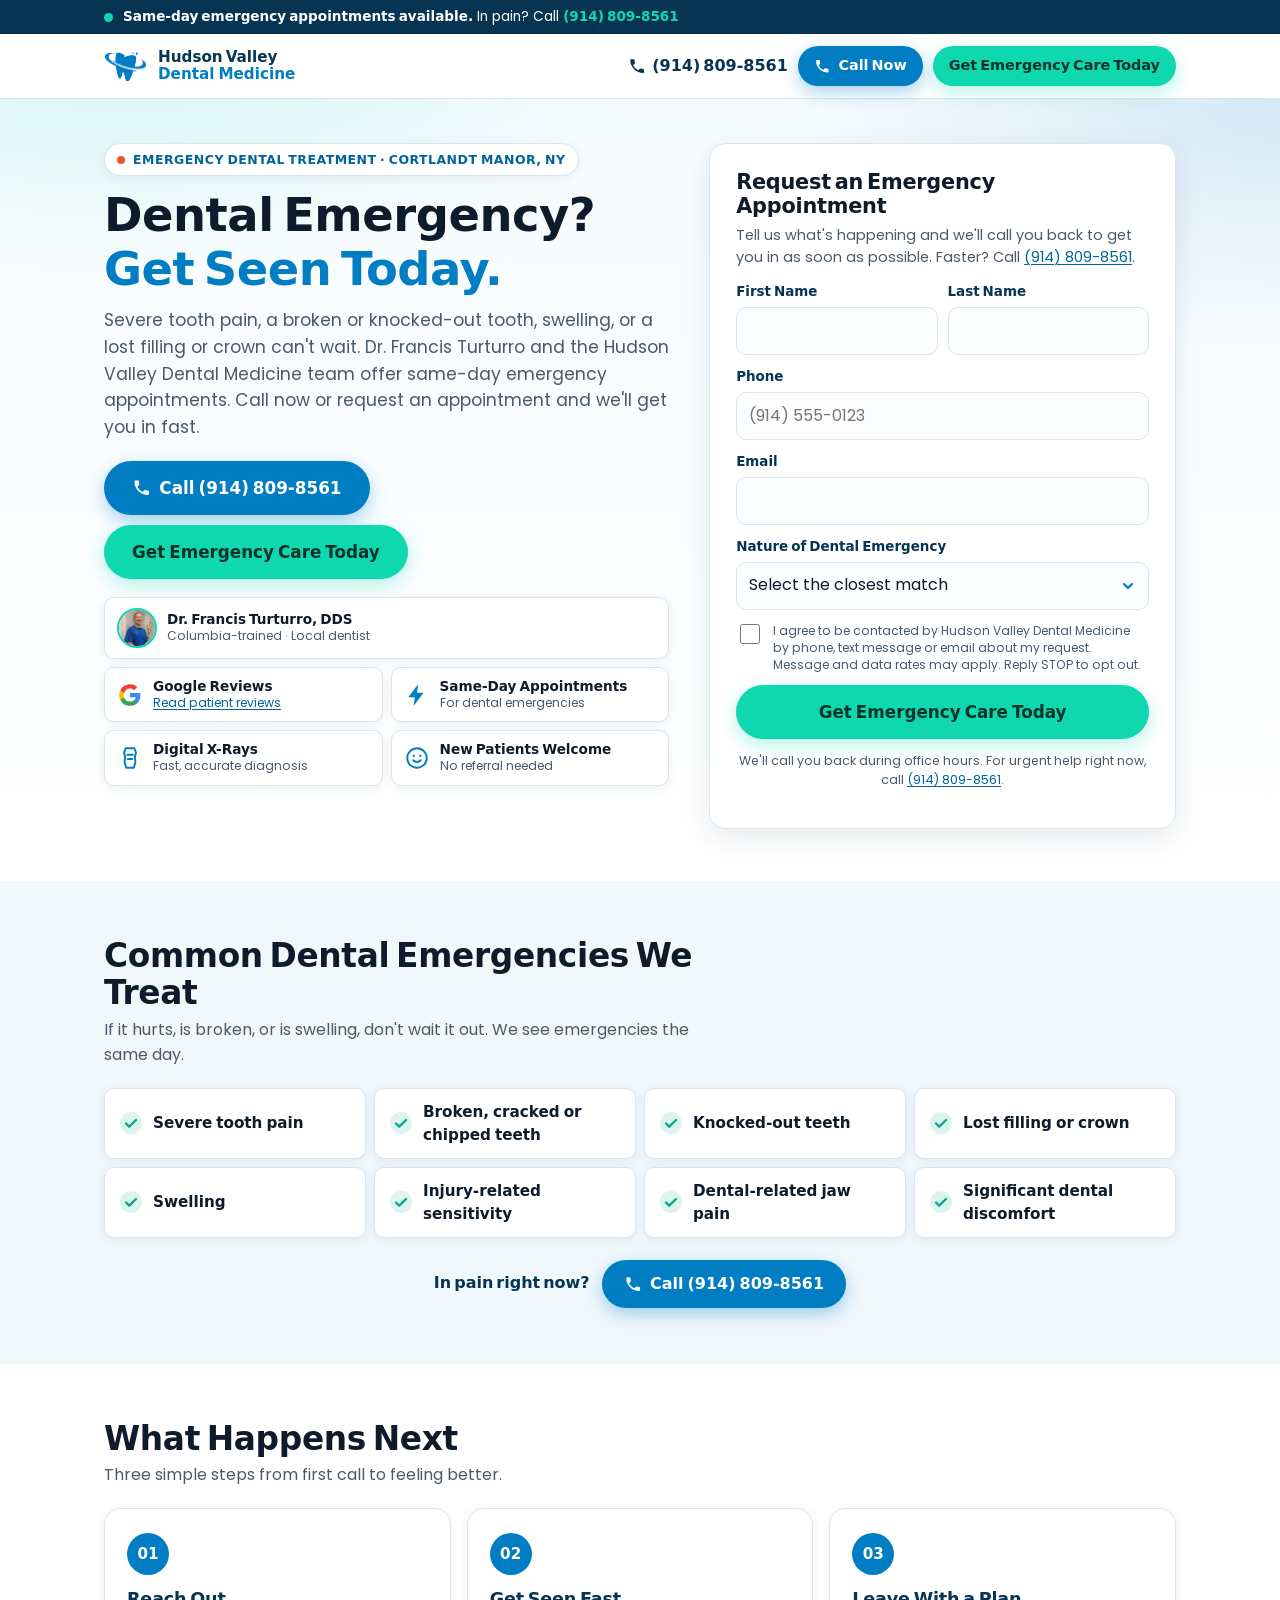
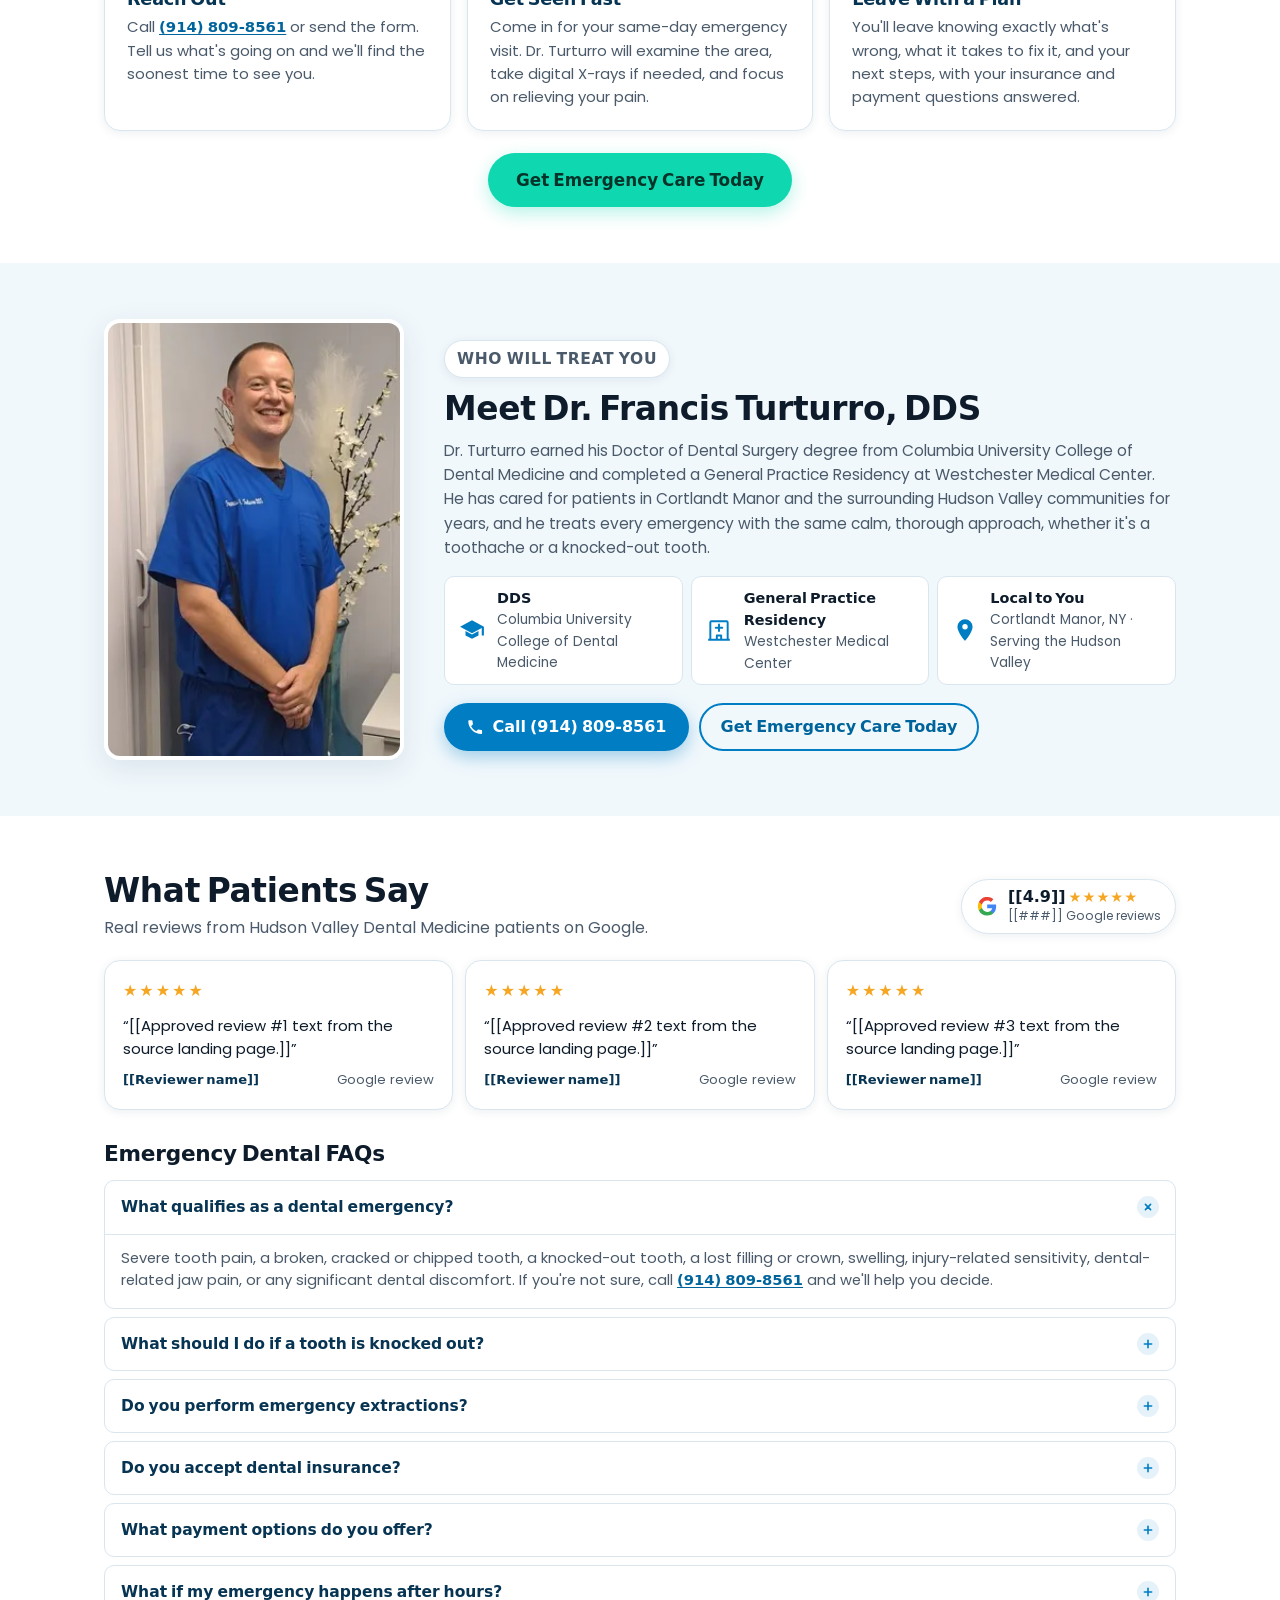
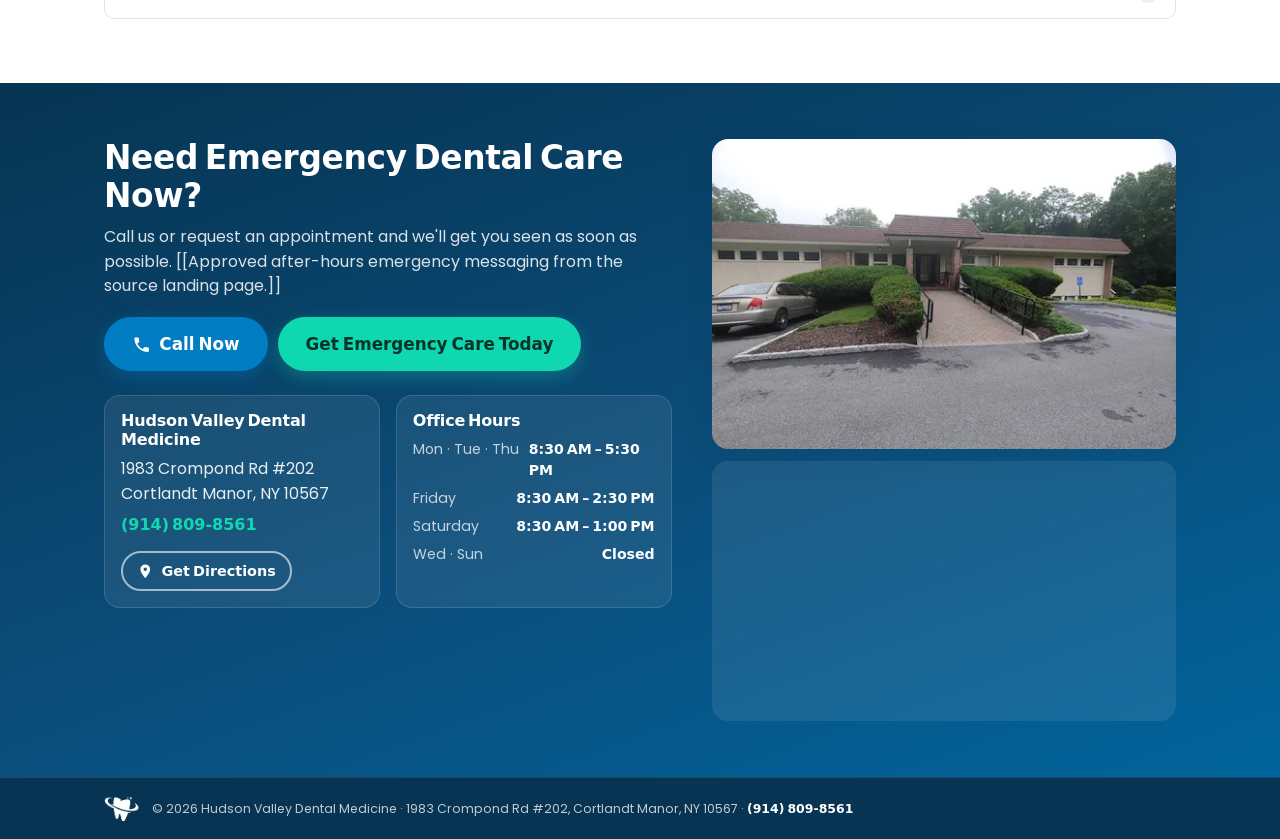
==== index.html @ edda9f90 "Build emergency dental PPC landing page for Hudson Valley Dental Medicine Compact 7-section static l" ====
<!doctype html>
<html lang="en">
<head>
  <meta charset="utf-8">
  <meta name="viewport" content="width=device-width, initial-scale=1, viewport-fit=cover">
  <title>Emergency Dentist in Cortlandt Manor, NY | Hudson Valley Dental Medicine</title>
  <meta name="description" content="Same-day emergency dental care in Cortlandt Manor, NY with Dr. Francis Turturro, DDS. Tooth pain, broken teeth, swelling or a knocked-out tooth? Call (914) 809-8561.">
  <meta name="robots" content="noindex, nofollow">
  <meta name="theme-color" content="#007dc3">
  <link rel="icon" href="assets/img/favicon-32.png" sizes="32x32" type="image/png">
  <link rel="apple-touch-icon" href="assets/img/apple-touch-icon.png">
  <link rel="canonical" href="https://smilehub.hudsonvalleydentalmedicine.com/emergency-treatment">

  <!-- Self-hosted brand font (Poppins) – preload only the weight used above the fold -->
  <link rel="preload" href="assets/fonts/poppins-700.woff2" as="font" type="font/woff2" crossorigin>
  <link rel="preload" href="assets/fonts/poppins-400.woff2" as="font" type="font/woff2" crossorigin>
  <link rel="stylesheet" href="css/styles.css">

  <!-- ==========================================================================
       TRACKING (slot) – no tracking code existed in this repository.
       Paste the practice's existing Google Tag Manager container here so
       Google Ads conversions, GA4, Meta Pixel and call tracking keep working.
       The page pushes these dataLayer events for GTM triggers:
         phone_click   { link_location }   – any tel: link
         form_start    { form_id }         – first interaction with the form
         form_submit   { form_id }         – successful submission
         cta_click     { cta_text }        – appointment CTAs
       ========================================================================== -->
  <script>window.dataLayer = window.dataLayer || [];</script>
  <!--
  <script>(function(w,d,s,l,i){w[l]=w[l]||[];w[l].push({'gtm.start':new Date().getTime(),event:'gtm.js'});var f=d.getElementsByTagName(s)[0],j=d.createElement(s),dl=l!='dataLayer'?'&l='+l:'';j.async=true;j.src='https://www.googletagmanager.com/gtm.js?id='+i+dl;f.parentNode.insertBefore(j,f);})(window,document,'script','dataLayer','GTM-XXXXXXX');</script>
  -->

  <script type="application/ld+json">
  {
    "@context": "https://schema.org",
    "@type": "Dentist",
    "name": "Hudson Valley Dental Medicine",
    "telephone": "+1-914-809-8561",
    "image": "assets/img/office-800.jpg",
    "address": {
      "@type": "PostalAddress",
      "streetAddress": "1983 Crompond Rd #202",
      "addressLocality": "Cortlandt Manor",
      "addressRegion": "NY",
      "postalCode": "10567",
      "addressCountry": "US"
    },
    "geo": { "@type": "GeoCoordinates", "latitude": 41.2908328, "longitude": -73.8955053 },
    "hasMap": "https://www.google.com/maps/place/Hudson+Valley+Dental+Medicine/@41.2931421,-73.9005739,15z/data=!4m15!1m8!3m7!1s0x89c2c8fdd293630d:0xb6c736b6917f3197!2s1983+Crompond+Rd+%23202,+Cortlandt+Manor,+NY+10567!3b1!8m2!3d41.2908855!4d-73.8954674!16s%2Fg%2F11n09br_s7!3m5!1s0x89c2c8fddb8f38bb:0xedd92132710c267a!8m2!3d41.2908328!4d-73.8955053!16s%2Fg%2F1tfr1c0s",
    "openingHoursSpecification": [
      { "@type": "OpeningHoursSpecification", "dayOfWeek": ["Monday","Tuesday","Thursday"], "opens": "08:30", "closes": "17:30" },
      { "@type": "OpeningHoursSpecification", "dayOfWeek": "Friday", "opens": "08:30", "closes": "14:30" },
      { "@type": "OpeningHoursSpecification", "dayOfWeek": "Saturday", "opens": "08:30", "closes": "13:00" }
    ],
    "employee": { "@type": "Person", "name": "Dr. Francis Turturro, DDS", "jobTitle": "Dentist" }
  }
  </script>
</head>
<body>
  <!-- GTM noscript slot:
  <noscript><iframe src="https://www.googletagmanager.com/ns.html?id=GTM-XXXXXXX" height="0" width="0" style="display:none;visibility:hidden"></iframe></noscript>
  -->
  <a class="skip-link" href="#emergency-form">Skip to emergency appointment form</a>

  <!-- ===================== 0. STATUS BAR + HEADER ===================== -->
  <div class="status-bar" role="status">
    <div class="container status-bar__inner">
      <span class="status-bar__dot" aria-hidden="true"></span>
      <span><strong>Same-day emergency appointments available.</strong> In pain? Call <a href="tel:9148098561" data-track="phone" data-location="status-bar">(914) 809-8561</a></span>
    </div>
  </div>

  <header class="header">
    <div class="container header__inner">
      <a class="brand" href="#top" aria-label="Hudson Valley Dental Medicine – home">
        <img class="brand__mark" src="assets/img/mark-blue.png" width="44" height="31" alt="" fetchpriority="high">
        <span class="brand__name">Hudson Valley<br><span>Dental Medicine</span></span>
      </a>
      <div class="header__actions">
        <a class="header__phone" href="tel:9148098561" data-track="phone" data-location="header">
          <svg class="icon" aria-hidden="true" viewBox="0 0 24 24"><use href="#i-phone"/></svg>
          <span>(914) 809-8561</span>
        </a>
        <a class="btn btn--primary btn--sm" href="tel:9148098561" data-track="phone" data-location="header-cta">
          <svg class="icon" aria-hidden="true" viewBox="0 0 24 24"><use href="#i-phone"/></svg>Call Now
        </a>
        <a class="btn btn--accent btn--sm hide-mobile" href="#emergency-form" data-track="cta">Get Emergency Care Today</a>
      </div>
    </div>
  </header>

  <main id="top">
    <!-- ===================== 1. HERO + EMERGENCY FORM ===================== -->
    <section class="hero" aria-labelledby="hero-title">
      <div class="container hero__grid">
        <div class="hero__copy">
          <p class="eyebrow"><span class="eyebrow__pulse" aria-hidden="true"></span>Emergency Dental Treatment · Cortlandt Manor, NY</p>
          <h1 id="hero-title">Dental Emergency? <span class="text-blue">Get Seen Today.</span></h1>
          <p class="hero__lead">Severe tooth pain, a broken or knocked-out tooth, swelling, or a lost filling or crown can't wait. Dr. Francis Turturro and the Hudson Valley Dental Medicine team offer same-day emergency appointments. Call now or request an appointment and we'll get you in fast.</p>

          <div class="hero__cta">
            <a class="btn btn--primary btn--lg" href="tel:9148098561" data-track="phone" data-location="hero">
              <svg class="icon" aria-hidden="true" viewBox="0 0 24 24"><use href="#i-phone"/></svg>Call (914) 809-8561
            </a>
            <a class="btn btn--accent btn--lg" href="#emergency-form" data-track="cta">Get Emergency Care Today</a>
          </div>

          <ul class="trust" aria-label="Why patients choose us">
            <li class="trust__item trust__item--doctor">
              <picture>
                <source srcset="assets/img/dr-turturro-avatar-160.webp" type="image/webp">
                <img src="assets/img/dr-turturro-avatar-160.jpg" width="40" height="40" alt="Dr. Francis Turturro, DDS" loading="eager" decoding="async">
              </picture>
              <span><strong>Dr. Francis Turturro, DDS</strong><small>Columbia-trained · Local dentist</small></span>
            </li>
            <li class="trust__item">
              <svg class="icon icon--g" aria-hidden="true" viewBox="0 0 24 24"><use href="#i-google"/></svg>
              <span><strong>Google Reviews</strong><small><a href="https://www.google.com/maps/place/Hudson+Valley+Dental+Medicine/@41.2931421,-73.9005739,15z/data=!4m15!1m8!3m7!1s0x89c2c8fdd293630d:0xb6c736b6917f3197!2s1983+Crompond+Rd+%23202,+Cortlandt+Manor,+NY+10567!3b1!8m2!3d41.2908855!4d-73.8954674!16s%2Fg%2F11n09br_s7!3m5!1s0x89c2c8fddb8f38bb:0xedd92132710c267a!8m2!3d41.2908328!4d-73.8955053!16s%2Fg%2F1tfr1c0s" target="_blank" rel="noopener">Read patient reviews</a></small></span>
            </li>
            <li class="trust__item">
              <svg class="icon" aria-hidden="true" viewBox="0 0 24 24"><use href="#i-bolt"/></svg>
              <span><strong>Same-Day Appointments</strong><small>For dental emergencies</small></span>
            </li>
            <li class="trust__item">
              <svg class="icon" aria-hidden="true" viewBox="0 0 24 24"><use href="#i-xray"/></svg>
              <span><strong>Digital X-Rays</strong><small>Fast, accurate diagnosis</small></span>
            </li>
            <li class="trust__item">
              <svg class="icon" aria-hidden="true" viewBox="0 0 24 24"><use href="#i-smile"/></svg>
              <span><strong>New Patients Welcome</strong><small>No referral needed</small></span>
            </li>
          </ul>
        </div>

        <!-- Emergency appointment form card -->
        <div class="form-card" id="emergency-form">
          <div class="form-card__head">
            <h2>Request an Emergency Appointment</h2>
            <p>Tell us what's happening and we'll call you back to get you in as soon as possible. <span class="nowrap">Faster? Call <a href="tel:9148098561" data-track="phone" data-location="form-card">(914) 809-8561</a>.</span></p>
          </div>

          <!-- INTEGRATION: set data-endpoint to the practice's LeadConnector / GHL inbound
               webhook (or any POST endpoint). See README.md. Fields intentionally match the
               existing form: First Name, Last Name, Phone, Email, Nature of Dental Emergency. -->
          <form class="form" id="emergencyForm" method="post" action="#" data-endpoint="" novalidate>
            <div class="form__row">
              <div class="field">
                <label for="first_name">First Name</label>
                <input id="first_name" name="first_name" type="text" autocomplete="given-name" required>
              </div>
              <div class="field">
                <label for="last_name">Last Name</label>
                <input id="last_name" name="last_name" type="text" autocomplete="family-name" required>
              </div>
            </div>
            <div class="field">
              <label for="phone">Phone</label>
              <input id="phone" name="phone" type="tel" inputmode="tel" autocomplete="tel" placeholder="(914) 555-0123" required>
            </div>
            <div class="field">
              <label for="email">Email</label>
              <input id="email" name="email" type="email" inputmode="email" autocomplete="email" required>
            </div>
            <div class="field">
              <label for="emergency">Nature of Dental Emergency</label>
              <select id="emergency" name="nature_of_emergency" required>
                <option value="" selected disabled>Select the closest match</option>
                <option>Severe tooth pain</option>
                <option>Broken, cracked or chipped tooth</option>
                <option>Knocked-out tooth</option>
                <option>Lost filling or crown</option>
                <option>Swelling</option>
                <option>Injury-related sensitivity</option>
                <option>Dental-related jaw pain</option>
                <option>Significant dental discomfort</option>
                <option>Something else</option>
              </select>
            </div>
            <div class="field field--check">
              <input id="consent" name="consent" type="checkbox" value="yes" required>
              <label for="consent">I agree to be contacted by Hudson Valley Dental Medicine by phone, text message or email about my request. Message and data rates may apply. Reply STOP to opt out.</label>
            </div>
            <input type="text" name="website" class="hp" tabindex="-1" autocomplete="off" aria-hidden="true">
            <button class="btn btn--accent btn--lg btn--block" type="submit">Get Emergency Care Today</button>
            <p class="form__note">We'll call you back during office hours. For urgent help right now, call <a href="tel:9148098561" data-track="phone" data-location="form-note">(914) 809-8561</a>.</p>
            <p class="form__status" role="status" aria-live="polite"></p>
          </form>
        </div>
      </div>
    </section>

    <!-- ===================== 2. WHAT WE TREAT ===================== -->
    <section class="section section--tint" aria-labelledby="treat-title">
      <div class="container">
        <div class="section__head">
          <h2 id="treat-title">Common Dental Emergencies We Treat</h2>
          <p>If it hurts, is broken, or is swelling, don't wait it out. We see emergencies the same day.</p>
        </div>
        <ul class="treat-grid">
          <li><svg class="icon" aria-hidden="true" viewBox="0 0 24 24"><use href="#i-check"/></svg>Severe tooth pain</li>
          <li><svg class="icon" aria-hidden="true" viewBox="0 0 24 24"><use href="#i-check"/></svg>Broken, cracked or chipped teeth</li>
          <li><svg class="icon" aria-hidden="true" viewBox="0 0 24 24"><use href="#i-check"/></svg>Knocked-out teeth</li>
          <li><svg class="icon" aria-hidden="true" viewBox="0 0 24 24"><use href="#i-check"/></svg>Lost filling or crown</li>
          <li><svg class="icon" aria-hidden="true" viewBox="0 0 24 24"><use href="#i-check"/></svg>Swelling</li>
          <li><svg class="icon" aria-hidden="true" viewBox="0 0 24 24"><use href="#i-check"/></svg>Injury-related sensitivity</li>
          <li><svg class="icon" aria-hidden="true" viewBox="0 0 24 24"><use href="#i-check"/></svg>Dental-related jaw pain</li>
          <li><svg class="icon" aria-hidden="true" viewBox="0 0 24 24"><use href="#i-check"/></svg>Significant dental discomfort</li>
        </ul>
        <p class="urgency">In pain right now? <a class="btn btn--primary" href="tel:9148098561" data-track="phone" data-location="treat"><svg class="icon" aria-hidden="true" viewBox="0 0 24 24"><use href="#i-phone"/></svg>Call (914) 809-8561</a></p>
      </div>
    </section>

    <!-- ===================== 3. WHAT HAPPENS NEXT ===================== -->
    <section class="section" aria-labelledby="steps-title">
      <div class="container">
        <div class="section__head">
          <h2 id="steps-title">What Happens Next</h2>
          <p>Three simple steps from first call to feeling better.</p>
        </div>
        <ol class="steps">
          <li class="step">
            <span class="step__num">01</span>
            <h3>Reach Out</h3>
            <p>Call <a href="tel:9148098561" data-track="phone" data-location="steps">(914) 809-8561</a> or send the form. Tell us what's going on and we'll find the soonest time to see you.</p>
          </li>
          <li class="step">
            <span class="step__num">02</span>
            <h3>Get Seen Fast</h3>
            <p>Come in for your same-day emergency visit. Dr. Turturro will examine the area, take digital X-rays if needed, and focus on relieving your pain.</p>
          </li>
          <li class="step">
            <span class="step__num">03</span>
            <h3>Leave With a Plan</h3>
            <p>You'll leave knowing exactly what's wrong, what it takes to fix it, and your next steps, with your insurance and payment questions answered.</p>
          </li>
        </ol>
        <div class="center">
          <a class="btn btn--accent btn--lg" href="#emergency-form" data-track="cta">Get Emergency Care Today</a>
        </div>
      </div>
    </section>

    <!-- ===================== 4. MEET DR. TURTURRO + TRUST ===================== -->
    <section class="section section--tint" aria-labelledby="doctor-title">
      <div class="container doctor">
        <figure class="doctor__photo">
          <picture>
            <source srcset="assets/img/dr-turturro-275.webp" type="image/webp">
            <img src="assets/img/dr-turturro-275.jpg" width="275" height="408" alt="Dr. Francis Turturro, DDS, smiling in blue scrubs at Hudson Valley Dental Medicine" loading="lazy" decoding="async">
          </picture>
        </figure>
        <div class="doctor__body">
          <p class="eyebrow">Who Will Treat You</p>
          <h2 id="doctor-title">Meet Dr. Francis Turturro, DDS</h2>
          <p>Dr. Turturro earned his Doctor of Dental Surgery degree from Columbia University College of Dental Medicine and completed a General Practice Residency at Westchester Medical Center. He has cared for patients in Cortlandt Manor and the surrounding Hudson Valley communities for years, and he treats every emergency with the same calm, thorough approach, whether it's a toothache or a knocked-out tooth.</p>
          <ul class="creds">
            <li><svg class="icon" aria-hidden="true" viewBox="0 0 24 24"><use href="#i-grad"/></svg><span><strong>DDS</strong>Columbia University College of Dental Medicine</span></li>
            <li><svg class="icon" aria-hidden="true" viewBox="0 0 24 24"><use href="#i-hospital"/></svg><span><strong>General Practice Residency</strong>Westchester Medical Center</span></li>
            <li><svg class="icon" aria-hidden="true" viewBox="0 0 24 24"><use href="#i-pin"/></svg><span><strong>Local to You</strong>Cortlandt Manor, NY · Serving the Hudson Valley</span></li>
          </ul>
          <div class="doctor__cta">
            <a class="btn btn--primary" href="tel:9148098561" data-track="phone" data-location="doctor"><svg class="icon" aria-hidden="true" viewBox="0 0 24 24"><use href="#i-phone"/></svg>Call (914) 809-8561</a>
            <a class="btn btn--ghost" href="#emergency-form" data-track="cta">Get Emergency Care Today</a>
          </div>
        </div>
      </div>
    </section>

    <!-- ===================== 5. REVIEWS + FAQ ===================== -->
    <section class="section" aria-labelledby="reviews-title">
      <div class="container">
        <div class="section__head section__head--row">
          <div>
            <h2 id="reviews-title">What Patients Say</h2>
            <p>Real reviews from Hudson Valley Dental Medicine patients on Google.</p>
          </div>
          <a class="google-badge" href="https://www.google.com/maps/place/Hudson+Valley+Dental+Medicine/@41.2931421,-73.9005739,15z/data=!4m15!1m8!3m7!1s0x89c2c8fdd293630d:0xb6c736b6917f3197!2s1983+Crompond+Rd+%23202,+Cortlandt+Manor,+NY+10567!3b1!8m2!3d41.2908855!4d-73.8954674!16s%2Fg%2F11n09br_s7!3m5!1s0x89c2c8fddb8f38bb:0xedd92132710c267a!8m2!3d41.2908328!4d-73.8955053!16s%2Fg%2F1tfr1c0s" target="_blank" rel="noopener">
            <svg class="icon icon--g" aria-hidden="true" viewBox="0 0 24 24"><use href="#i-google"/></svg>
            <span><strong>[[4.9]] <span class="stars" aria-hidden="true">★★★★★</span></strong><small>[[###]] Google reviews</small></span>
          </a>
        </div>

        <!-- CONTENT: replace the three cards below with three approved Google reviews copied
             verbatim from the source landing page (name, star rating, text). Do not invent. -->
        <ul class="reviews">
          <li class="review">
            <div class="review__stars" aria-label="5 out of 5 stars">★★★★★</div>
            <p>“[[Approved review #1 text from the source landing page.]]”</p>
            <footer><strong>[[Reviewer name]]</strong><span>Google review</span></footer>
          </li>
          <li class="review">
            <div class="review__stars" aria-label="5 out of 5 stars">★★★★★</div>
            <p>“[[Approved review #2 text from the source landing page.]]”</p>
            <footer><strong>[[Reviewer name]]</strong><span>Google review</span></footer>
          </li>
          <li class="review">
            <div class="review__stars" aria-label="5 out of 5 stars">★★★★★</div>
            <p>“[[Approved review #3 text from the source landing page.]]”</p>
            <footer><strong>[[Reviewer name]]</strong><span>Google review</span></footer>
          </li>
        </ul>

        <div class="faq" aria-labelledby="faq-title">
          <h2 id="faq-title" class="faq__title">Emergency Dental FAQs</h2>
          <!-- CONTENT: questions/answers must match the approved source page copy. -->
          <details class="faq__item" open>
            <summary>What qualifies as a dental emergency?</summary>
            <div class="faq__body"><p>Severe tooth pain, a broken, cracked or chipped tooth, a knocked-out tooth, a lost filling or crown, swelling, injury-related sensitivity, dental-related jaw pain, or any significant dental discomfort. If you're not sure, call <a href="tel:9148098561" data-track="phone" data-location="faq">(914) 809-8561</a> and we'll help you decide.</p></div>
          </details>
          <details class="faq__item">
            <summary>What should I do if a tooth is knocked out?</summary>
            <div class="faq__body"><p>[[Approved answer from the source landing page.]] Call us right away at <a href="tel:9148098561" data-track="phone" data-location="faq">(914) 809-8561</a>.</p></div>
          </details>
          <details class="faq__item">
            <summary>Do you perform emergency extractions?</summary>
            <div class="faq__body"><p>[[Approved answer from the source landing page.]]</p></div>
          </details>
          <details class="faq__item">
            <summary>Do you accept dental insurance?</summary>
            <div class="faq__body"><p>[[Approved insurance answer from the source landing page.]]</p></div>
          </details>
          <details class="faq__item">
            <summary>What payment options do you offer?</summary>
            <div class="faq__body"><p>[[Approved payment-options answer from the source landing page.]]</p></div>
          </details>
          <details class="faq__item">
            <summary>What if my emergency happens after hours?</summary>
            <div class="faq__body"><p>[[Approved after-hours answer from the source landing page.]] Our office is open Monday, Tuesday and Thursday 8:30 AM – 5:30 PM, Friday 8:30 AM – 2:30 PM and Saturday 8:30 AM – 1:00 PM. Call <a href="tel:9148098561" data-track="phone" data-location="faq">(914) 809-8561</a>.</p></div>
          </details>
        </div>
      </div>
    </section>

    <!-- ===================== 6. FINAL CTA + LOCATION ===================== -->
    <section class="section section--dark" id="location" aria-labelledby="final-title">
      <div class="container final">
        <div class="final__copy">
          <h2 id="final-title">Need Emergency Dental Care Now?</h2>
          <p>Call us or request an appointment and we'll get you seen as soon as possible. [[Approved after-hours emergency messaging from the source landing page.]]</p>
          <div class="final__cta">
            <a class="btn btn--primary btn--lg" href="tel:9148098561" data-track="phone" data-location="final"><svg class="icon" aria-hidden="true" viewBox="0 0 24 24"><use href="#i-phone"/></svg>Call Now</a>
            <a class="btn btn--accent btn--lg" href="#emergency-form" data-track="cta">Get Emergency Care Today</a>
          </div>

          <div class="final__details">
            <address class="detail">
              <h3>Hudson Valley Dental Medicine</h3>
              <p>1983 Crompond Rd #202<br>Cortlandt Manor, NY 10567</p>
              <p><a href="tel:9148098561" data-track="phone" data-location="final-address">(914) 809-8561</a></p>
              <a class="btn btn--ghost btn--light btn--sm" href="https://www.google.com/maps/dir//Hudson+Valley+Dental+Medicine,+1983+Crompond+Rd+%23202,+Cortlandt+Manor,+NY+10567,+United+States/@41.2931421,-73.9005739,15z/data=!4m16!1m7!3m6!1s0x89c2c8fddb8f38bb:0xedd92132710c267a!2sHudson+Valley+Dental+Medicine!8m2!3d41.2908328!4d-73.8955053!16s%2Fg%2F1tfr1c0s!4m7!1m0!1m5!1m1!1s0x89c2c8fddb8f38bb:0xedd92132710c267a!2m2!1d-73.8955053!2d41.2908328" target="_blank" rel="noopener" data-track="directions">
                <svg class="icon" aria-hidden="true" viewBox="0 0 24 24"><use href="#i-pin"/></svg>Get Directions
              </a>
            </address>
            <div class="detail">
              <h3>Office Hours</h3>
              <dl class="hours">
                <div><dt>Mon · Tue · Thu</dt><dd>8:30 AM – 5:30 PM</dd></div>
                <div><dt>Friday</dt><dd>8:30 AM – 2:30 PM</dd></div>
                <div><dt>Saturday</dt><dd>8:30 AM – 1:00 PM</dd></div>
                <div><dt>Wed · Sun</dt><dd>Closed</dd></div>
              </dl>
            </div>
          </div>
        </div>

        <div class="final__map">
          <picture class="final__photo">
            <source type="image/webp" srcset="assets/img/office-480.webp 480w, assets/img/office-800.webp 800w, assets/img/office-1200.webp 1200w" sizes="(min-width: 960px) 420px, 100vw">
            <img src="assets/img/office-800.jpg" srcset="assets/img/office-480.jpg 480w, assets/img/office-800.jpg 800w, assets/img/office-1200.jpg 1200w" sizes="(min-width: 960px) 420px, 100vw" width="1200" height="800" alt="Entrance to the Hudson Valley Dental Medicine office building at 1983 Crompond Rd, Cortlandt Manor" loading="lazy" decoding="async">
          </picture>
          <iframe class="map" title="Map to Hudson Valley Dental Medicine, 1983 Crompond Rd #202, Cortlandt Manor, NY 10567" loading="lazy" referrerpolicy="no-referrer-when-downgrade" allowfullscreen src="https://www.google.com/maps?q=Hudson+Valley+Dental+Medicine%2C+1983+Crompond+Rd+%23202%2C+Cortlandt+Manor%2C+NY+10567&amp;z=15&amp;output=embed"></iframe>
        </div>
      </div>
    </section>
  </main>

  <footer class="footer">
    <div class="container footer__inner">
      <img src="assets/img/mark-white.png" width="36" height="25" alt="" loading="lazy">
      <p>© <span id="year">2026</span> Hudson Valley Dental Medicine · 1983 Crompond Rd #202, Cortlandt Manor, NY 10567 · <a href="tel:9148098561" data-track="phone" data-location="footer">(914) 809-8561</a></p>
    </div>
  </footer>

  <!-- ===================== MOBILE STICKY EMERGENCY CTA ===================== -->
  <div class="sticky-cta" id="stickyCta" aria-label="Emergency contact options">
    <a class="btn btn--primary" href="tel:9148098561" data-track="phone" data-location="sticky">
      <svg class="icon" aria-hidden="true" viewBox="0 0 24 24"><use href="#i-phone"/></svg>Call Now
    </a>
    <a class="btn btn--accent" href="#emergency-form" data-track="cta">Emergency Appointment</a>
  </div>

  <!-- Inline icon sprite (no icon library) -->
  <svg xmlns="http://www.w3.org/2000/svg" style="display:none" aria-hidden="true">
    <symbol id="i-phone" viewBox="0 0 24 24"><path fill="currentColor" d="M6.6 10.8a15.1 15.1 0 0 0 6.6 6.6l2.2-2.2a1 1 0 0 1 1-.25c1.1.37 2.3.57 3.6.57a1 1 0 0 1 1 1V20a1 1 0 0 1-1 1A17 17 0 0 1 3 4a1 1 0 0 1 1-1h3.5a1 1 0 0 1 1 1c0 1.25.2 2.45.57 3.57a1 1 0 0 1-.25 1L6.6 10.8z"/></symbol>
    <symbol id="i-check" viewBox="0 0 24 24"><circle cx="12" cy="12" r="11" fill="currentColor" opacity=".14"/><path d="M7 12.5l3.2 3.2L17 9" fill="none" stroke="currentColor" stroke-width="2.4" stroke-linecap="round" stroke-linejoin="round"/></symbol>
    <symbol id="i-bolt" viewBox="0 0 24 24"><path fill="currentColor" d="M13 2 4 14h6l-1 8 9-12h-6z"/></symbol>
    <symbol id="i-xray" viewBox="0 0 24 24"><path fill="none" stroke="currentColor" stroke-width="1.8" stroke-linejoin="round" d="M8 3h8l1.5 4-1 4 .5 5-1.5 5h-7L7 16l.5-5-1-4z"/><path fill="none" stroke="currentColor" stroke-width="1.8" stroke-linecap="round" d="M9.5 9h5M10 13h4"/></symbol>
    <symbol id="i-smile" viewBox="0 0 24 24"><circle cx="12" cy="12" r="9" fill="none" stroke="currentColor" stroke-width="1.8"/><path d="M8.5 14a4.5 4.5 0 0 0 7 0" fill="none" stroke="currentColor" stroke-width="1.8" stroke-linecap="round"/><circle cx="9" cy="10" r="1.1" fill="currentColor"/><circle cx="15" cy="10" r="1.1" fill="currentColor"/></symbol>
    <symbol id="i-grad" viewBox="0 0 24 24"><path fill="currentColor" d="M12 3 1 9l11 6 9-4.9V17h2V9L12 3zm-6 9.9V17l6 3 6-3v-4.1l-6 3.3-6-3.3z"/></symbol>
    <symbol id="i-hospital" viewBox="0 0 24 24"><path fill="none" stroke="currentColor" stroke-width="1.8" stroke-linejoin="round" d="M4 21V5a1 1 0 0 1 1-1h14a1 1 0 0 1 1 1v16M2 21h20M10 21v-4h4v4"/><path fill="none" stroke="currentColor" stroke-width="1.8" stroke-linecap="round" d="M12 7v6M9 10h6"/></symbol>
    <symbol id="i-pin" viewBox="0 0 24 24"><path fill="currentColor" d="M12 2a7 7 0 0 0-7 7c0 5.25 7 13 7 13s7-7.75 7-13a7 7 0 0 0-7-7zm0 9.5A2.5 2.5 0 1 1 12 6.5a2.5 2.5 0 0 1 0 5z"/></symbol>
    <symbol id="i-google" viewBox="0 0 24 24"><path fill="#4285F4" d="M21.6 12.2c0-.7-.1-1.4-.2-2H12v3.9h5.4a4.6 4.6 0 0 1-2 3v2.5h3.2c1.9-1.7 3-4.3 3-7.4z"/><path fill="#34A853" d="M12 22c2.7 0 5-.9 6.6-2.4l-3.2-2.5c-.9.6-2 1-3.4 1-2.6 0-4.8-1.8-5.6-4.1H3.1v2.6A10 10 0 0 0 12 22z"/><path fill="#FBBC05" d="M6.4 14a6 6 0 0 1 0-3.9V7.5H3.1a10 10 0 0 0 0 9z"/><path fill="#EA4335" d="M12 6c1.5 0 2.8.5 3.8 1.5l2.9-2.9A10 10 0 0 0 3.1 7.5l3.3 2.6C7.2 7.8 9.4 6 12 6z"/></symbol>
  </svg>

  <script src="js/main.js" defer></script>
</body>
</html>
---- css/styles.css ----
/* ==========================================================================
   Hudson Valley Dental Medicine – Emergency Dental PPC landing page
   Brand (from brand guideline): Poppins · #007dc3 blue · #0fd8b0 teal · #000 · #fff
   ========================================================================== */

@font-face { font-family: "Poppins"; font-style: normal; font-weight: 400; font-display: swap; src: url("../assets/fonts/poppins-400.woff2") format("woff2"); }
@font-face { font-family: "Poppins"; font-style: normal; font-weight: 600; font-display: swap; src: url("../assets/fonts/poppins-600.woff2") format("woff2"); }
@font-face { font-family: "Poppins"; font-style: normal; font-weight: 700; font-display: swap; src: url("../assets/fonts/poppins-700.woff2") format("woff2"); }

:root {
  --blue: #007dc3;
  --blue-700: #00649c;
  --blue-900: #063452;
  --teal: #0fd8b0;
  --teal-700: #0aa88a;
  --teal-ink: #04332a;
  --ink: #0d1b2a;
  --muted: #4a5a6a;
  --bg: #ffffff;
  --tint: #f1f8fc;
  --card: #ffffff;
  --line: #d9e6ef;
  --shadow: 0 8px 28px rgba(6, 52, 82, 0.10);
  --shadow-sm: 0 2px 10px rgba(6, 52, 82, 0.08);
  --radius: 16px;
  --radius-sm: 10px;
  --container: 1120px;
  --gutter: 16px;
  --header-h: 64px;
  --font: "Poppins", system-ui, -apple-system, "Segoe UI", Roboto, Arial, sans-serif;
}

/* ---------- Reset / base ---------- */
*, *::before, *::after { box-sizing: border-box; }
html { -webkit-text-size-adjust: 100%; scroll-padding-top: calc(var(--header-h) + 12px); }
@media (prefers-reduced-motion: no-preference) { html { scroll-behavior: smooth; } }
body {
  margin: 0;
  font-family: var(--font);
  font-size: 16px;
  line-height: 1.55;
  color: var(--ink);
  background: var(--bg);
  overflow-x: hidden;
  -webkit-font-smoothing: antialiased;
}
img, picture, svg, iframe { display: block; max-width: 100%; }
img { height: auto; }
h1, h2, h3 { margin: 0; line-height: 1.15; font-weight: 700; letter-spacing: -0.01em; }
h1 { font-size: clamp(1.9rem, 1.2rem + 3vw, 2.9rem); }
h2 { font-size: clamp(1.45rem, 1.1rem + 1.6vw, 2.05rem); }
h3 { font-size: 1.1rem; }
p { margin: 0; }
a { color: var(--blue-700); text-decoration-thickness: 1px; text-underline-offset: 2px; }
ul, ol { margin: 0; padding: 0; list-style: none; }
address { font-style: normal; }
.container { width: 100%; max-width: var(--container); margin: 0 auto; padding: 0 var(--gutter); }
.center { text-align: center; }
.nowrap { white-space: nowrap; }
.text-blue { color: var(--blue); }
.hide-mobile { display: none !important; }
.hp { position: absolute; left: -9999px; width: 1px; height: 1px; opacity: 0; }
.icon { width: 1.15em; height: 1.15em; flex: none; }
.icon--g { width: 1.4em; height: 1.4em; }

:focus-visible { outline: 3px solid var(--teal); outline-offset: 3px; border-radius: 4px; }
.skip-link { position: absolute; left: 8px; top: -60px; z-index: 100; padding: 10px 14px; background: var(--ink); color: #fff; border-radius: 8px; }
.skip-link:focus { top: 8px; }

/* ---------- Buttons ---------- */
.btn {
  display: inline-flex; align-items: center; justify-content: center; gap: 8px;
  min-height: 48px; padding: 10px 20px;
  font: inherit; font-weight: 600; line-height: 1.2; text-decoration: none; text-align: center;
  border: 2px solid transparent; border-radius: 999px; cursor: pointer;
  transition: transform .15s ease, box-shadow .15s ease, background-color .15s ease;
  -webkit-tap-highlight-color: transparent;
}
.btn:hover { transform: translateY(-1px); }
.btn:active { transform: translateY(0); }
.btn--primary { background: var(--blue); color: #fff; box-shadow: 0 6px 18px rgba(0, 125, 195, .35); }
.btn--primary:hover { background: var(--blue-700); }
.btn--accent { background: var(--teal); color: var(--teal-ink); box-shadow: 0 6px 18px rgba(15, 216, 176, .30); }
.btn--accent:hover { background: #12e6bb; }
.btn--ghost { background: transparent; color: var(--blue-700); border-color: var(--blue); }
.btn--ghost:hover { background: rgba(0, 125, 195, .08); }
.btn--ghost.btn--light { color: #fff; border-color: rgba(255,255,255,.6); }
.btn--ghost.btn--light:hover { background: rgba(255,255,255,.1); }
.btn--sm { min-height: 40px; padding: 6px 14px; font-size: .9rem; }
.btn--lg { min-height: 54px; padding: 12px 26px; font-size: 1.05rem; }
.btn--block { width: 100%; }

/* ---------- Status bar + header ---------- */
.status-bar { background: var(--blue-900); color: #fff; font-size: .85rem; }
.status-bar__inner { display: flex; align-items: center; gap: 10px; min-height: 34px; padding-top: 4px; padding-bottom: 4px; }
.status-bar a { color: var(--teal); font-weight: 600; text-decoration: none; }
.status-bar__dot { width: 9px; height: 9px; border-radius: 50%; background: var(--teal); box-shadow: 0 0 0 0 rgba(15,216,176,.6); animation: pulse 2s infinite; flex: none; }
@keyframes pulse { 0% { box-shadow: 0 0 0 0 rgba(15,216,176,.55); } 70% { box-shadow: 0 0 0 8px rgba(15,216,176,0); } 100% { box-shadow: 0 0 0 0 rgba(15,216,176,0); } }

.header { position: sticky; top: 0; z-index: 50; background: rgba(255,255,255,.94); backdrop-filter: saturate(160%) blur(8px); border-bottom: 1px solid var(--line); }
.header__inner { display: flex; align-items: center; justify-content: space-between; gap: 12px; min-height: var(--header-h); }
.brand { display: flex; align-items: center; gap: 10px; text-decoration: none; color: var(--ink); }
.brand__mark { width: 38px; height: auto; }
.brand__name { font-weight: 700; font-size: .8rem; line-height: 1.1; white-space: nowrap; color: var(--blue-900); }
.brand__name span { font-weight: 600; color: var(--blue); }
.header__actions { display: flex; align-items: center; gap: 10px; }
.header__phone { display: none; align-items: center; gap: 6px; font-weight: 700; color: var(--blue-900); text-decoration: none; }

/* ---------- Hero ---------- */
.hero { position: relative; padding: 22px 0 30px; background:
  radial-gradient(900px 420px at 10% -10%, rgba(15,216,176,.16), transparent 60%),
  radial-gradient(800px 420px at 100% 0%, rgba(0,125,195,.14), transparent 60%),
  linear-gradient(180deg, #f6fbfe 0%, #ffffff 100%); }
.hero__grid { display: grid; gap: 24px; }
.eyebrow { display: inline-flex; align-items: center; gap: 8px; margin-bottom: 12px; padding: 6px 12px; border-radius: 999px; background: #fff; border: 1px solid var(--line); font-size: .78rem; font-weight: 600; letter-spacing: .04em; text-transform: uppercase; color: var(--blue-700); box-shadow: var(--shadow-sm); }
.eyebrow__pulse { width: 8px; height: 8px; border-radius: 50%; background: #e4572e; animation: pulse-red 1.8s infinite; }
@keyframes pulse-red { 0% { box-shadow: 0 0 0 0 rgba(228,87,46,.5);} 70% { box-shadow: 0 0 0 7px rgba(228,87,46,0);} 100% { box-shadow: 0 0 0 0 rgba(228,87,46,0);} }
.hero__lead { margin-top: 12px; font-size: .98rem; color: var(--muted); max-width: 56ch; }
.hero__cta { display: flex; flex-direction: column; gap: 10px; margin-top: 20px; }

.trust { display: grid; grid-template-columns: 1fr 1fr; gap: 8px; margin-top: 18px; }
.trust__item { display: flex; align-items: center; gap: 10px; padding: 10px 12px; background: #fff; border: 1px solid var(--line); border-radius: var(--radius-sm); font-size: .82rem; line-height: 1.25; color: var(--muted); box-shadow: var(--shadow-sm); }
.trust__item > .icon { width: 26px; height: 26px; color: var(--blue); }
.trust__item strong { display: block; color: var(--ink); font-size: .85rem; }
.trust__item small { font-size: .76rem; }
.trust__item--doctor { grid-column: 1 / -1; }
.trust__item--doctor img { width: 40px; height: 40px; border-radius: 50%; object-fit: cover; border: 2px solid var(--teal); }

/* Form card */
.form-card { background: var(--card); border: 1px solid var(--line); border-radius: var(--radius); box-shadow: var(--shadow); padding: 20px; scroll-margin-top: calc(var(--header-h) + 12px); }
.form-card__head h2 { font-size: 1.3rem; }
.form-card__head p { margin-top: 6px; font-size: .9rem; color: var(--muted); }
.form { display: grid; gap: 12px; margin-top: 14px; }
.form__row { display: grid; grid-template-columns: 1fr 1fr; gap: 10px; }
.field { display: grid; gap: 4px; }
.field label { font-size: .84rem; font-weight: 600; color: var(--blue-900); }
.field input:not([type="checkbox"]), .field select {
  width: 100%; min-height: 48px; padding: 10px 12px; font: inherit; font-size: 16px; color: var(--ink);
  background: #fbfdff; border: 1.5px solid var(--line); border-radius: var(--radius-sm); transition: border-color .15s, box-shadow .15s;
}
.field select { appearance: none; background-image: url("data:image/svg+xml,%3Csvg xmlns='http://www.w3.org/2000/svg' width='16' height='16' fill='none' stroke='%23007dc3' stroke-width='2.2' stroke-linecap='round' stroke-linejoin='round'%3E%3Cpath d='M4 6l4 4 4-4'/%3E%3C/svg%3E"); background-repeat: no-repeat; background-position: right 12px center; padding-right: 36px; }
.field input:focus, .field select:focus { outline: none; border-color: var(--blue); box-shadow: 0 0 0 3px rgba(0,125,195,.18); }
.field input[aria-invalid="true"], .field select[aria-invalid="true"] { border-color: #d64545; }
.field--check { grid-template-columns: auto 1fr; align-items: start; gap: 10px; }
.field--check input { width: 20px; height: 20px; margin-top: 2px; accent-color: var(--blue); }
.field--check label { font-size: .76rem; font-weight: 400; color: var(--muted); line-height: 1.4; }
.form__note { font-size: .78rem; color: var(--muted); text-align: center; }
.form__status { font-size: .9rem; font-weight: 600; text-align: center; min-height: 0; }
.form__status.is-error { color: #b53232; }
.form__status.is-success { color: var(--teal-700); }
.form.is-sent .form__row, .form.is-sent .field, .form.is-sent button, .form.is-sent .form__note { display: none; }
.form.is-sent .form__status { padding: 16px; border: 1px dashed var(--teal); border-radius: var(--radius-sm); background: rgba(15,216,176,.08); color: var(--teal-ink); font-size: 1rem; }

/* ---------- Generic sections ---------- */
.section { padding: 34px 0; }
.section--tint { background: var(--tint); }
.section__head { max-width: 62ch; margin-bottom: 20px; }
.section__head p { margin-top: 6px; color: var(--muted); }
.section__head--row { display: flex; flex-wrap: wrap; align-items: center; justify-content: space-between; gap: 14px; max-width: none; }

/* What we treat */
.treat-grid { display: grid; grid-template-columns: 1fr; gap: 8px; }
.treat-grid li { display: flex; align-items: center; gap: 10px; padding: 11px 14px; background: #fff; border: 1px solid var(--line); border-radius: var(--radius-sm); font-weight: 600; font-size: .95rem; box-shadow: var(--shadow-sm); }
.treat-grid .icon { width: 24px; height: 24px; color: var(--teal-700); }
.urgency { display: flex; flex-wrap: wrap; align-items: center; justify-content: center; gap: 12px; margin-top: 22px; font-weight: 700; color: var(--blue-900); }

/* Steps */
.steps { display: grid; gap: 12px; counter-reset: step; }
.step { position: relative; padding: 18px 18px 18px 64px; background: #fff; border: 1px solid var(--line); border-radius: var(--radius); box-shadow: var(--shadow-sm); }
.step__num { position: absolute; left: 16px; top: 18px; width: 36px; height: 36px; display: grid; place-items: center; border-radius: 50%; background: var(--blue); color: #fff; font-weight: 700; font-size: .85rem; }
.step h3 { color: var(--blue-900); }
.step p { margin-top: 6px; font-size: .93rem; color: var(--muted); }
.step p a { font-weight: 600; }
.steps + .center { margin-top: 22px; }

/* Doctor */
.doctor { display: grid; gap: 20px; align-items: center; }
.doctor__photo { margin: 0; justify-self: center; width: min(240px, 70%); }
.doctor__photo img { width: 100%; border-radius: var(--radius); box-shadow: var(--shadow); border: 4px solid #fff; }
.doctor__body h2 { margin-top: 4px; }
.doctor__body > p { margin-top: 12px; color: var(--muted); font-size: .97rem; }
.doctor .eyebrow { margin-bottom: 8px; }
.creds { display: grid; gap: 8px; margin-top: 16px; }
.creds li { display: flex; align-items: center; gap: 12px; padding: 10px 14px; background: #fff; border: 1px solid var(--line); border-radius: var(--radius-sm); font-size: .86rem; color: var(--muted); }
.creds .icon { width: 26px; height: 26px; color: var(--blue); }
.creds strong { display: block; color: var(--ink); font-size: .9rem; }
.doctor__cta { display: flex; flex-wrap: wrap; gap: 10px; margin-top: 18px; }

/* Reviews */
.google-badge { display: inline-flex; align-items: center; gap: 10px; padding: 8px 14px; background: #fff; border: 1px solid var(--line); border-radius: 999px; text-decoration: none; color: var(--ink); box-shadow: var(--shadow-sm); line-height: 1.15; }
.google-badge strong { display: block; font-size: 1rem; }
.google-badge small { color: var(--muted); font-size: .76rem; }
.stars { color: #f5a623; letter-spacing: 1px; font-size: .9em; }
.reviews { display: grid; gap: 12px; }
.review { padding: 18px; background: #fff; border: 1px solid var(--line); border-radius: var(--radius); box-shadow: var(--shadow-sm); display: flex; flex-direction: column; gap: 10px; }
.review__stars { color: #f5a623; letter-spacing: 2px; font-size: 1rem; }
.review p { font-size: .93rem; color: var(--ink); flex: 1; }
.review footer { display: flex; justify-content: space-between; align-items: baseline; gap: 8px; font-size: .82rem; color: var(--muted); }
.review footer strong { color: var(--blue-900); }

/* FAQ accordion */
.faq { margin-top: 32px; }
.faq__title { margin-bottom: 14px; font-size: 1.35rem; }
.faq__item { border: 1px solid var(--line); border-radius: var(--radius-sm); background: #fff; margin-bottom: 8px; overflow: hidden; }
.faq__item summary { list-style: none; cursor: pointer; display: flex; align-items: center; justify-content: space-between; gap: 12px; padding: 14px 16px; font-weight: 600; font-size: .97rem; color: var(--blue-900); }
.faq__item summary::-webkit-details-marker { display: none; }
.faq__item summary::after { content: ""; flex: none; width: 22px; height: 22px; border-radius: 50%; background: rgba(0,125,195,.1) url("data:image/svg+xml,%3Csvg xmlns='http://www.w3.org/2000/svg' width='22' height='22' fill='none' stroke='%23007dc3' stroke-width='2.2' stroke-linecap='round'%3E%3Cpath d='M11 6v10M6 11h10'/%3E%3C/svg%3E") center/16px no-repeat; transition: transform .2s ease; }
.faq__item[open] summary::after { transform: rotate(45deg); }
.faq__item[open] summary { border-bottom: 1px solid var(--line); }
.faq__body { padding: 12px 16px 16px; font-size: .92rem; color: var(--muted); }
.faq__body a { font-weight: 600; }

/* Final CTA + location */
.section--dark { background: linear-gradient(160deg, var(--blue-900) 0%, #0b4d7a 55%, var(--blue-700) 100%); color: #fff; }
.section--dark h2, .section--dark h3 { color: #fff; }
.section--dark a:not(.btn) { color: var(--teal); }
.final { display: grid; gap: 24px; }
.final__copy > p { margin-top: 10px; color: rgba(255,255,255,.85); max-width: 60ch; }
.final__cta { display: flex; flex-direction: column; gap: 10px; margin-top: 18px; }
.final__details { display: grid; gap: 16px; margin-top: 24px; }
.detail { padding: 16px; background: rgba(255,255,255,.07); border: 1px solid rgba(255,255,255,.14); border-radius: var(--radius); }
.detail h3 { font-size: 1rem; margin-bottom: 8px; }
.detail p { color: rgba(255,255,255,.9); margin-bottom: 6px; }
.detail p a { font-weight: 700; text-decoration: none; }
.detail .btn { margin-top: 8px; }
.hours { margin: 0; display: grid; gap: 6px; }
.hours div { display: flex; justify-content: space-between; gap: 10px; font-size: .88rem; }
.hours dt { white-space: nowrap; }
.hours dt { color: rgba(255,255,255,.75); }
.hours dd { margin: 0; font-weight: 600; }
.final__map { display: grid; gap: 12px; align-content: start; }
.final__photo img { border-radius: var(--radius); box-shadow: var(--shadow); aspect-ratio: 3 / 2; object-fit: cover; }
.map { width: 100%; height: 240px; border: 0; border-radius: var(--radius); background: rgba(255,255,255,.08); }

/* Footer */
.footer { background: var(--blue-900); color: rgba(255,255,255,.75); font-size: .78rem; padding: 18px 0 calc(18px + 84px); border-top: 1px solid rgba(255,255,255,.1); }
.footer__inner { display: flex; align-items: center; gap: 12px; }
.footer a { color: #fff; font-weight: 600; text-decoration: none; }

/* Mobile sticky CTA */
.sticky-cta {
  position: fixed; left: 0; right: 0; bottom: 0; z-index: 60;
  display: flex; gap: 8px; padding: 10px var(--gutter) calc(10px + env(safe-area-inset-bottom, 0px));
  background: rgba(255,255,255,.96); backdrop-filter: blur(8px); border-top: 1px solid var(--line);
  box-shadow: 0 -8px 24px rgba(6,52,82,.12);
  transform: translateY(110%); transition: transform .25s ease;
}
.sticky-cta.is-visible { transform: translateY(0); }
.sticky-cta .btn { flex: 1; min-height: 50px; padding: 8px 10px; font-size: .95rem; }
.sticky-cta .btn--primary { flex: 1.25; }
.sticky-cta .btn--accent { font-size: .88rem; }

/* ---------- Tablet ---------- */
@media (min-width: 640px) {
  .brand__name { font-size: .95rem; }
  .brand__mark { width: 44px; }
  .hide-mobile { display: inline-flex !important; }
  .header__phone { display: inline-flex; }
  .hero__cta { flex-direction: row; flex-wrap: wrap; }
  .treat-grid { grid-template-columns: repeat(2, 1fr); }
  .final__cta { flex-direction: row; flex-wrap: wrap; }
  .final__details { grid-template-columns: 1fr 1fr; }
  .reviews { grid-template-columns: repeat(3, 1fr); }
}

/* ---------- Desktop ---------- */
@media (min-width: 960px) {
  :root { --gutter: 24px; }
  .section { padding: 56px 0; }
  .hero { padding: 44px 0 52px; }
  .hero__grid { grid-template-columns: 1.15fr .95fr; gap: 40px; align-items: start; }
  .hero__lead { font-size: 1.08rem; }
  .trust { grid-template-columns: repeat(2, 1fr); }
  .form-card { padding: 26px; position: sticky; top: calc(var(--header-h) + 16px); }
  .treat-grid { grid-template-columns: repeat(4, 1fr); }
  .steps { grid-template-columns: repeat(3, 1fr); gap: 16px; }
  .step { padding: 24px 22px 22px; }
  .step__num { position: static; margin-bottom: 14px; width: 42px; height: 42px; font-size: .95rem; }
  .doctor { grid-template-columns: 300px 1fr; gap: 40px; }
  .doctor__photo { width: 100%; justify-self: stretch; }
  .creds { grid-template-columns: repeat(3, 1fr); }
  .final { grid-template-columns: 1.1fr .9fr; gap: 40px; align-items: start; }
  .map { height: 260px; }
  .footer { padding-bottom: 18px; }
  .sticky-cta { display: none; }
}

/* ---------- Reduced motion ---------- */
@media (prefers-reduced-motion: reduce) {
  *, *::before, *::after { animation: none !important; transition: none !important; }
  .btn:hover { transform: none; }
}
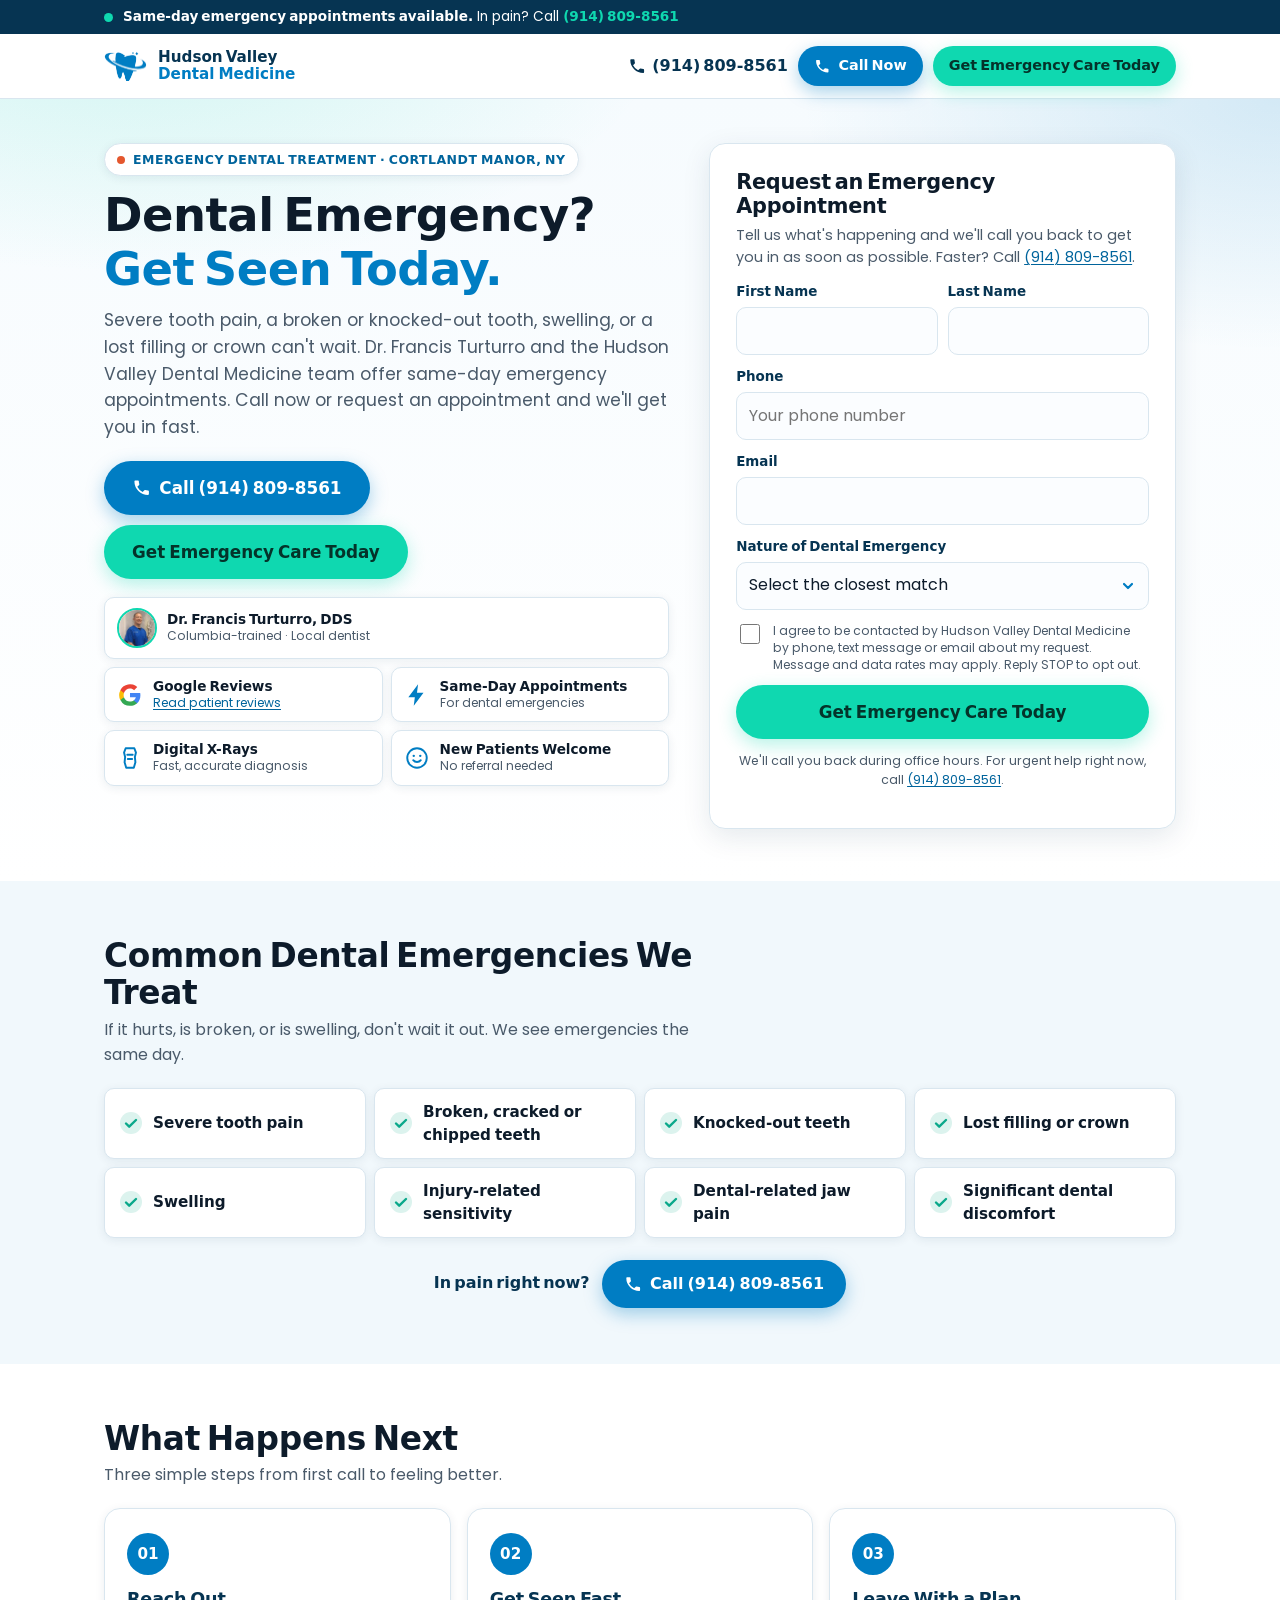
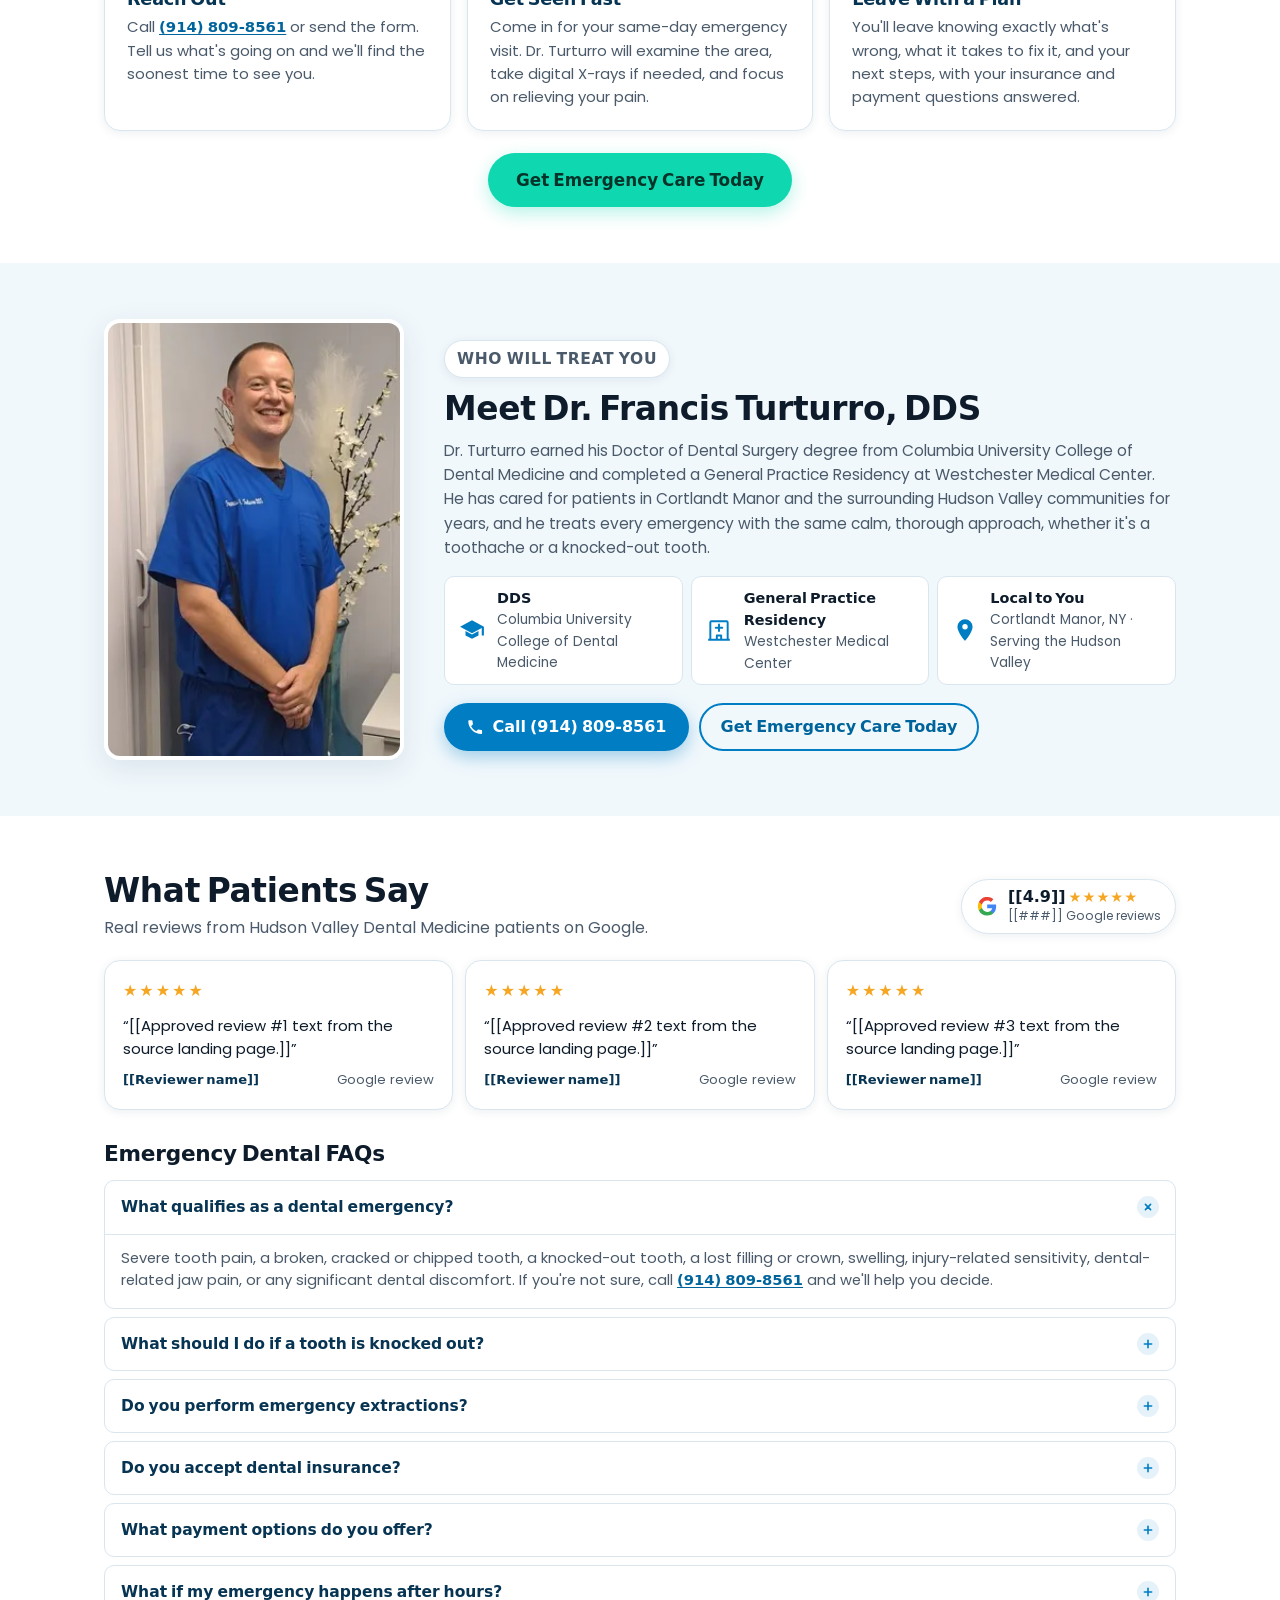
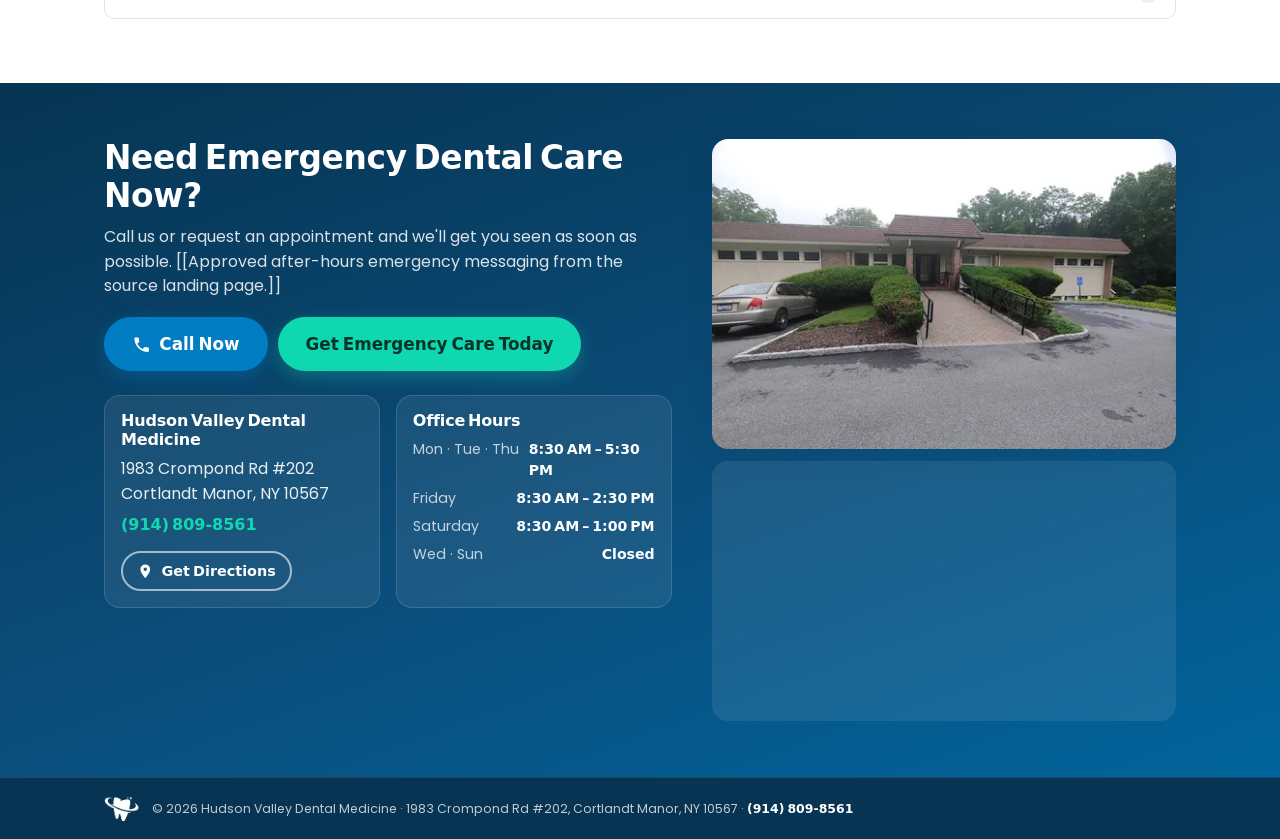
==== commit 4d2c6c2f: "Trim office image sizes and neutral phone placeholder Co-Authored-By: Claude Fable 5.1 <noreply@anth" ====
--- a/index.html
+++ b/index.html
@@ -156,7 +156,7 @@
             </div>
             <div class="field">
               <label for="phone">Phone</label>
-              <input id="phone" name="phone" type="tel" inputmode="tel" autocomplete="tel" placeholder="(914) 555-0123" required>
+              <input id="phone" name="phone" type="tel" inputmode="tel" autocomplete="tel" placeholder="Your phone number" required>
             </div>
             <div class="field">
               <label for="email">Email</label>
@@ -366,8 +366,8 @@
 
         <div class="final__map">
           <picture class="final__photo">
-            <source type="image/webp" srcset="assets/img/office-480.webp 480w, assets/img/office-800.webp 800w, assets/img/office-1200.webp 1200w" sizes="(min-width: 960px) 420px, 100vw">
-            <img src="assets/img/office-800.jpg" srcset="assets/img/office-480.jpg 480w, assets/img/office-800.jpg 800w, assets/img/office-1200.jpg 1200w" sizes="(min-width: 960px) 420px, 100vw" width="1200" height="800" alt="Entrance to the Hudson Valley Dental Medicine office building at 1983 Crompond Rd, Cortlandt Manor" loading="lazy" decoding="async">
+            <source type="image/webp" srcset="assets/img/office-480.webp 480w, assets/img/office-800.webp 800w" sizes="(min-width: 960px) 420px, 100vw">
+            <img src="assets/img/office-800.jpg" srcset="assets/img/office-480.jpg 480w, assets/img/office-800.jpg 800w" sizes="(min-width: 960px) 420px, 100vw" width="800" height="533" alt="Entrance to the Hudson Valley Dental Medicine office building at 1983 Crompond Rd, Cortlandt Manor" loading="lazy" decoding="async">
           </picture>
           <iframe class="map" title="Map to Hudson Valley Dental Medicine, 1983 Crompond Rd #202, Cortlandt Manor, NY 10567" loading="lazy" referrerpolicy="no-referrer-when-downgrade" allowfullscreen src="https://www.google.com/maps?q=Hudson+Valley+Dental+Medicine%2C+1983+Crompond+Rd+%23202%2C+Cortlandt+Manor%2C+NY+10567&amp;z=15&amp;output=embed"></iframe>
         </div>
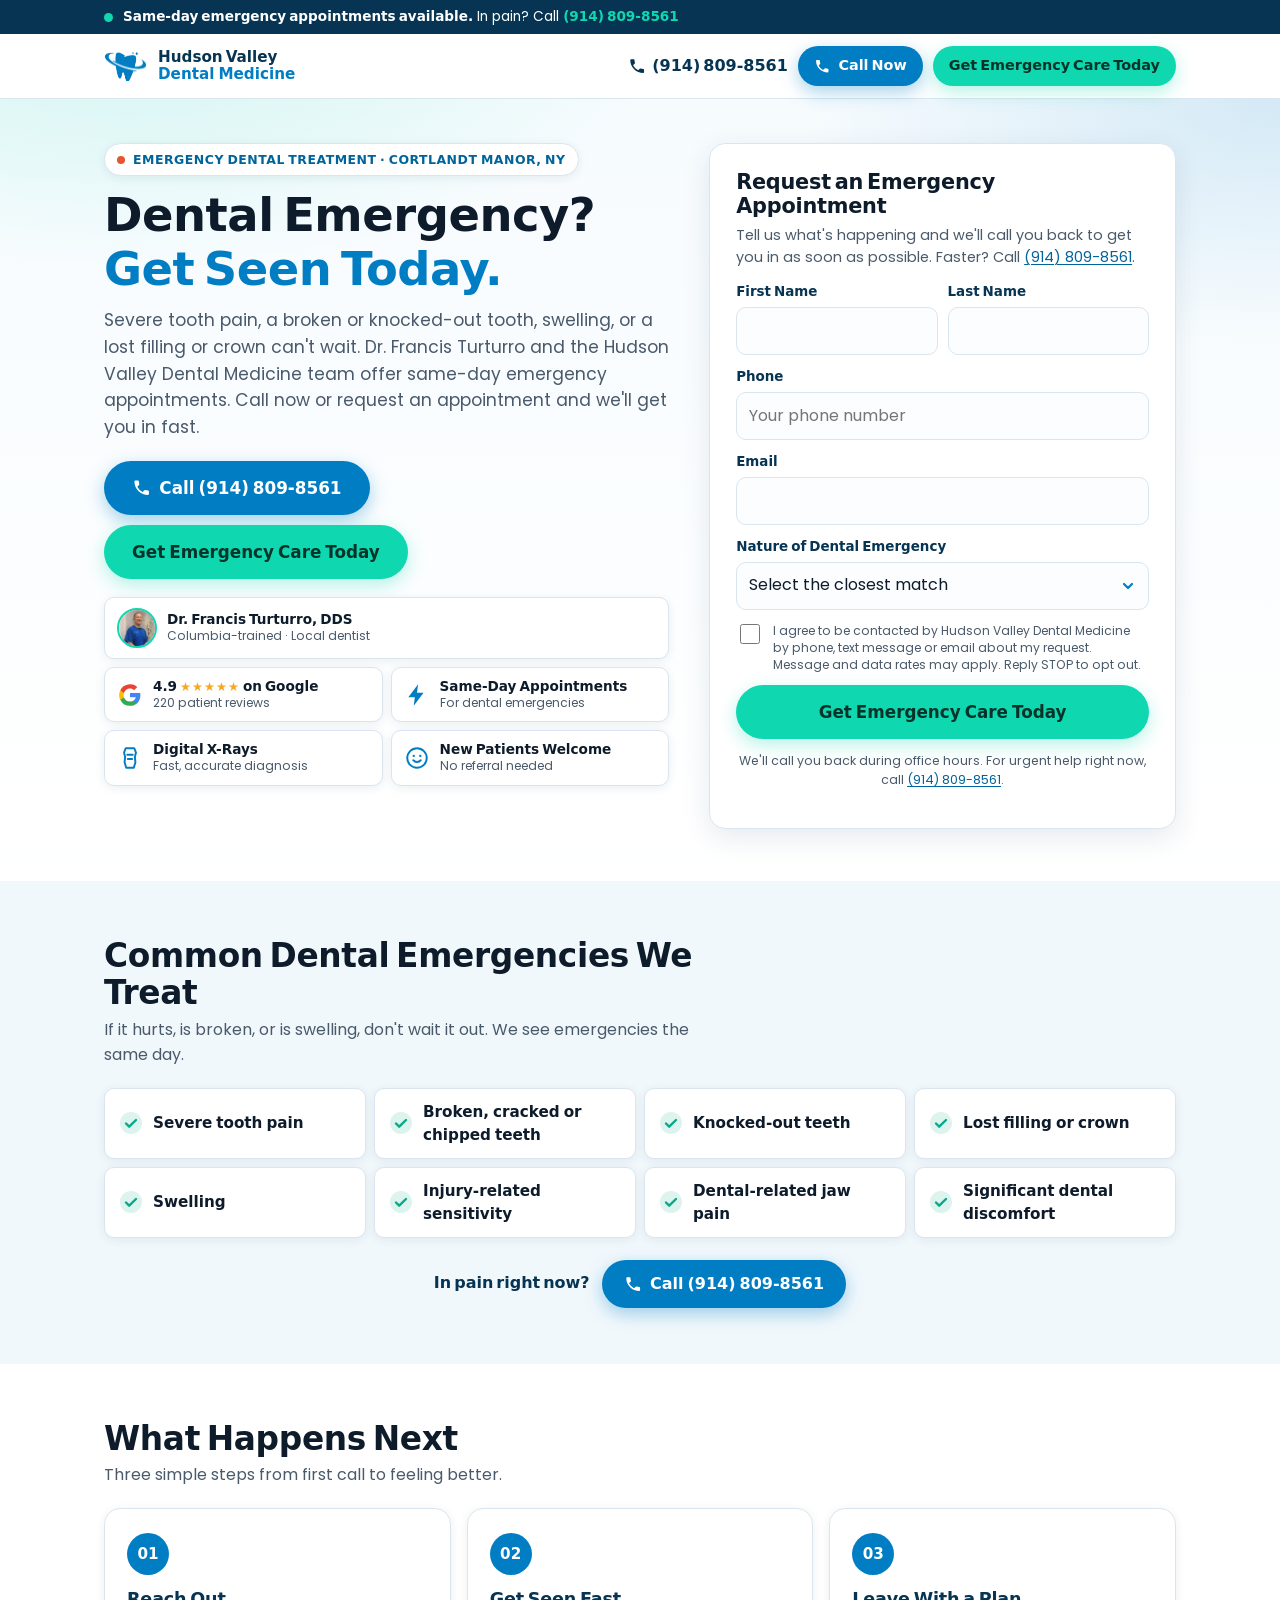
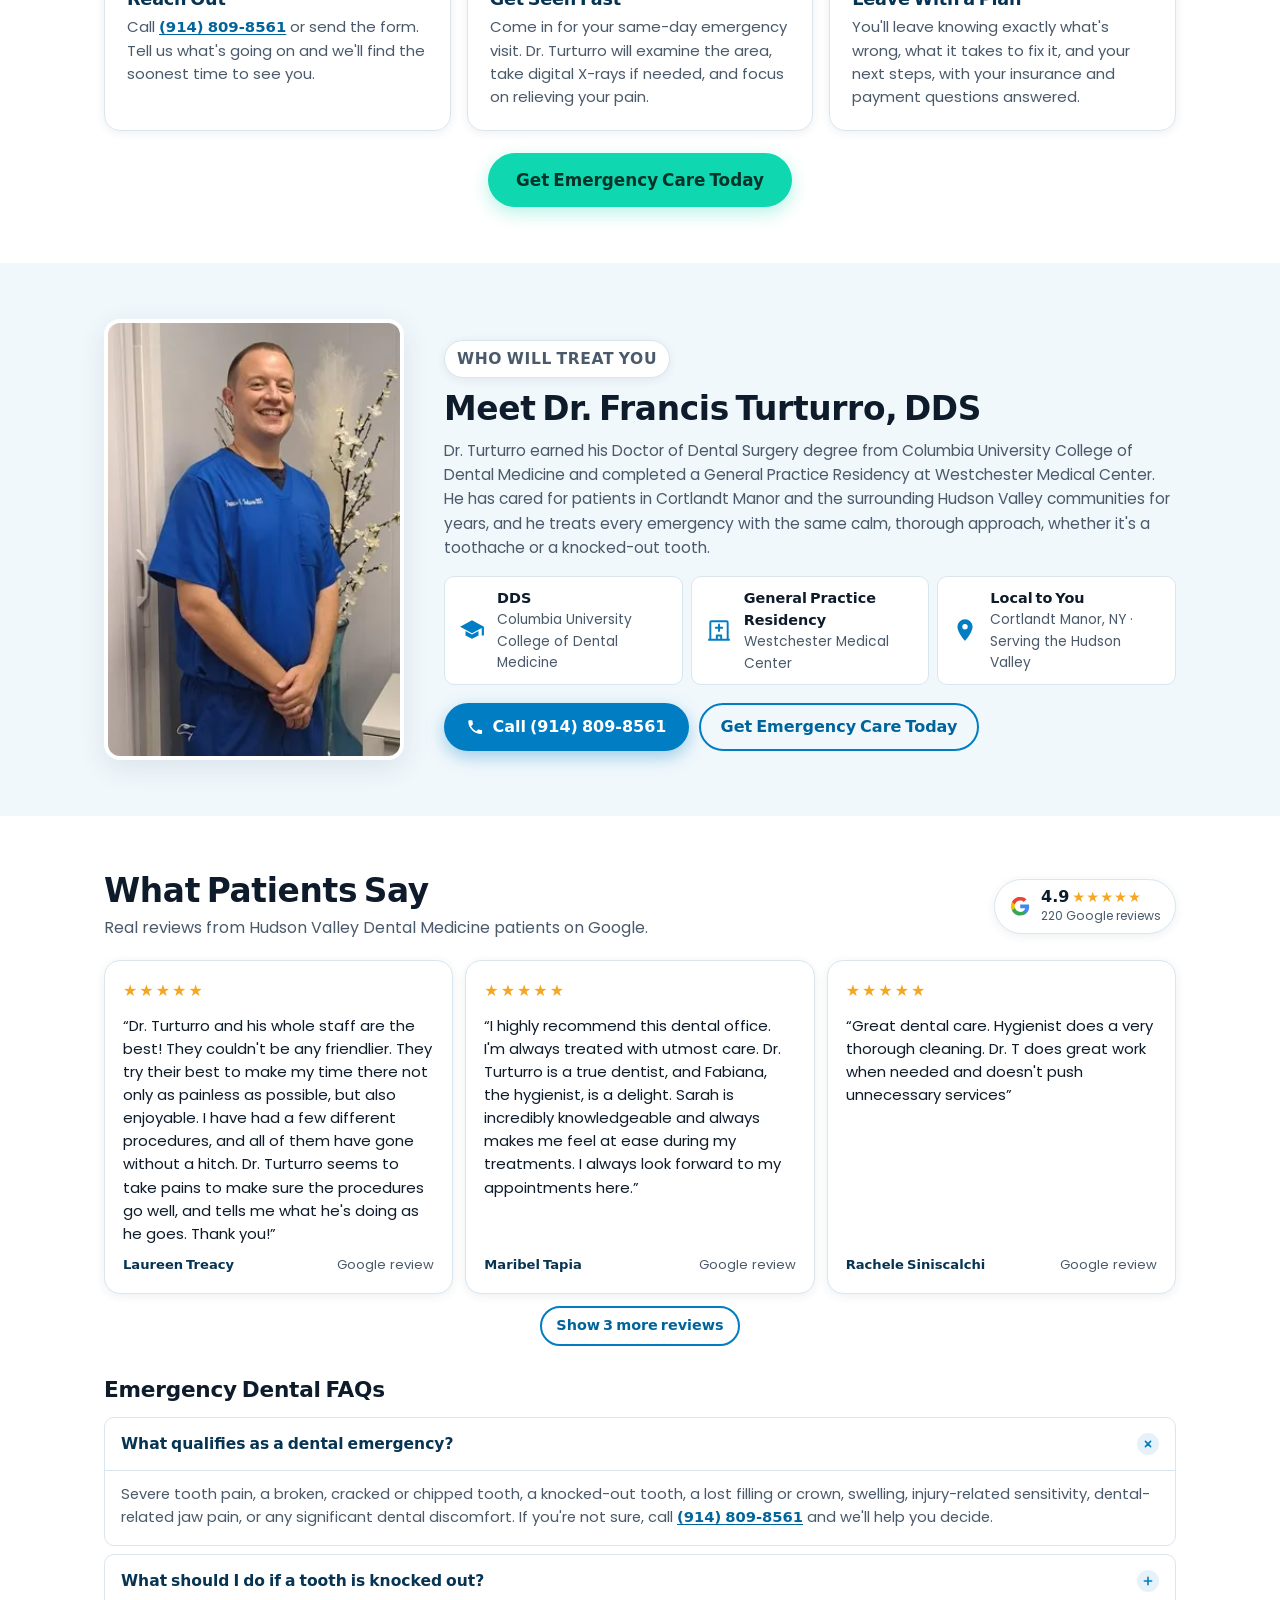
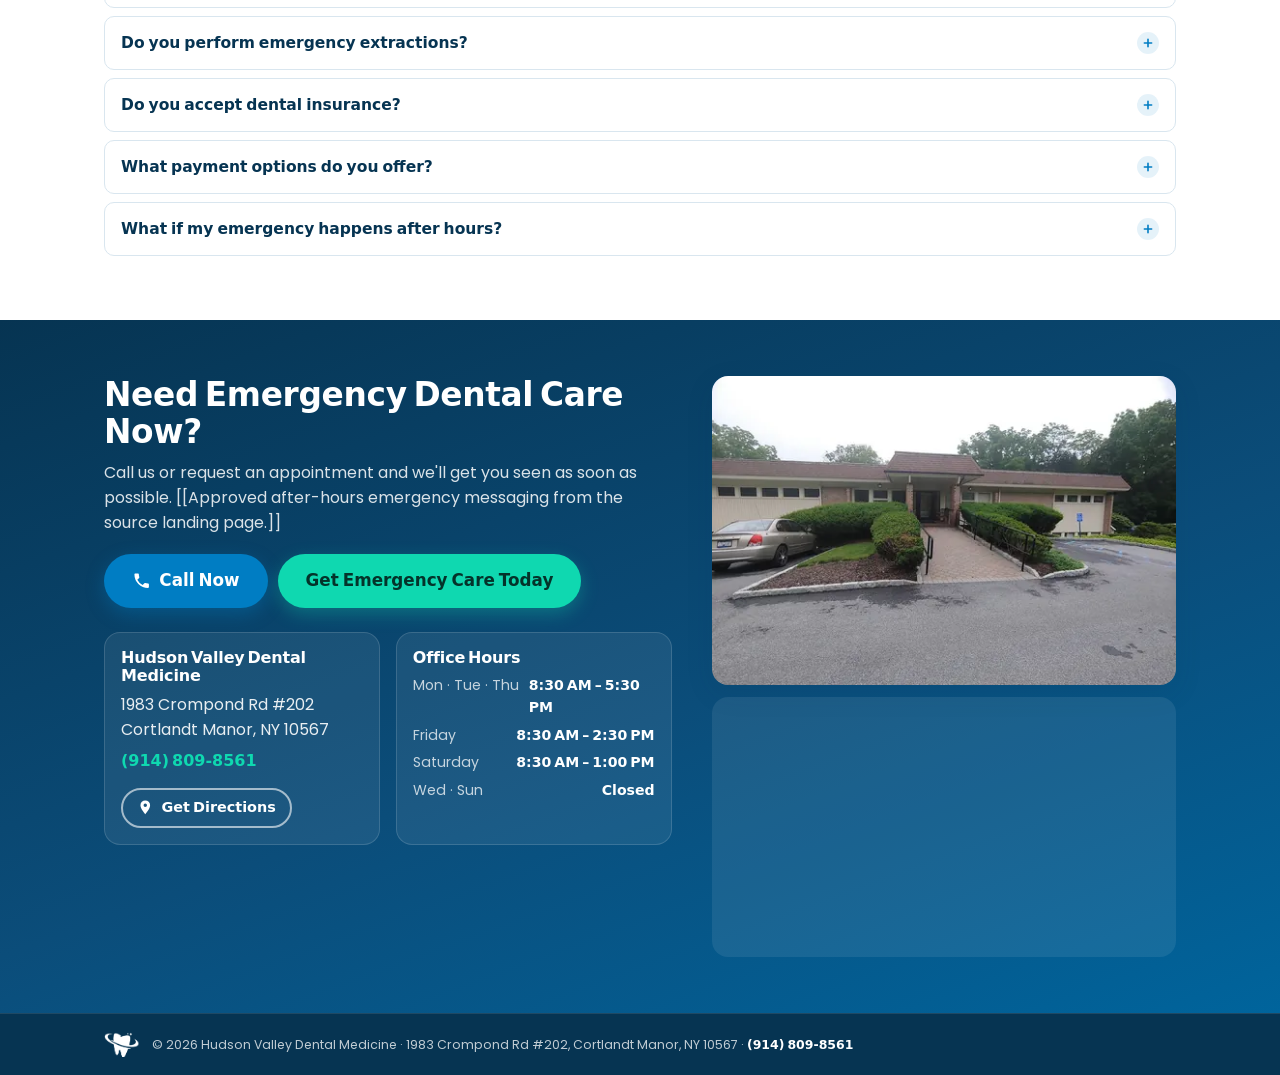
==== commit ff752246: "Add six real Google reviews with 4.9 rating and 220-review count Three reviews shown by default, thr" ====
--- a/index.html
+++ b/index.html
@@ -116,7 +116,7 @@
             </li>
             <li class="trust__item">
               <svg class="icon icon--g" aria-hidden="true" viewBox="0 0 24 24"><use href="#i-google"/></svg>
-              <span><strong>Google Reviews</strong><small><a href="https://www.google.com/maps/place/Hudson+Valley+Dental+Medicine/@41.2931421,-73.9005739,15z/data=!4m15!1m8!3m7!1s0x89c2c8fdd293630d:0xb6c736b6917f3197!2s1983+Crompond+Rd+%23202,+Cortlandt+Manor,+NY+10567!3b1!8m2!3d41.2908855!4d-73.8954674!16s%2Fg%2F11n09br_s7!3m5!1s0x89c2c8fddb8f38bb:0xedd92132710c267a!8m2!3d41.2908328!4d-73.8955053!16s%2Fg%2F1tfr1c0s" target="_blank" rel="noopener">Read patient reviews</a></small></span>
+              <span><strong>4.9 <span class="stars" aria-hidden="true">★★★★★</span> on Google</strong><small>220 patient reviews</small></span>
             </li>
             <li class="trust__item">
               <svg class="icon" aria-hidden="true" viewBox="0 0 24 24"><use href="#i-bolt"/></svg>
@@ -277,29 +277,44 @@
           </div>
           <a class="google-badge" href="https://www.google.com/maps/place/Hudson+Valley+Dental+Medicine/@41.2931421,-73.9005739,15z/data=!4m15!1m8!3m7!1s0x89c2c8fdd293630d:0xb6c736b6917f3197!2s1983+Crompond+Rd+%23202,+Cortlandt+Manor,+NY+10567!3b1!8m2!3d41.2908855!4d-73.8954674!16s%2Fg%2F11n09br_s7!3m5!1s0x89c2c8fddb8f38bb:0xedd92132710c267a!8m2!3d41.2908328!4d-73.8955053!16s%2Fg%2F1tfr1c0s" target="_blank" rel="noopener">
             <svg class="icon icon--g" aria-hidden="true" viewBox="0 0 24 24"><use href="#i-google"/></svg>
-            <span><strong>[[4.9]] <span class="stars" aria-hidden="true">★★★★★</span></strong><small>[[###]] Google reviews</small></span>
+            <span><strong>4.9 <span class="stars" aria-hidden="true">★★★★★</span></strong><small>220 Google reviews</small></span>
           </a>
         </div>
 
-        <!-- CONTENT: replace the three cards below with three approved Google reviews copied
-             verbatim from the source landing page (name, star rating, text). Do not invent. -->
-        <ul class="reviews">
+        <!-- Real Google reviews supplied by the client (verbatim). Three shown, three behind "Show more". -->
+        <ul class="reviews" id="reviews">
           <li class="review">
             <div class="review__stars" aria-label="5 out of 5 stars">★★★★★</div>
-            <p>“[[Approved review #1 text from the source landing page.]]”</p>
-            <footer><strong>[[Reviewer name]]</strong><span>Google review</span></footer>
+            <p>“Dr. Turturro and his whole staff are the best! They couldn't be any friendlier. They try their best to make my time there not only as painless as possible, but also enjoyable. I have had a few different procedures, and all of them have gone without a hitch. Dr. Turturro seems to take pains to make sure the procedures go well, and tells me what he's doing as he goes. Thank you!”</p>
+            <footer><strong>Laureen Treacy</strong><span>Google review</span></footer>
           </li>
           <li class="review">
             <div class="review__stars" aria-label="5 out of 5 stars">★★★★★</div>
-            <p>“[[Approved review #2 text from the source landing page.]]”</p>
-            <footer><strong>[[Reviewer name]]</strong><span>Google review</span></footer>
+            <p>“I highly recommend this dental office. I'm always treated with utmost care. Dr. Turturro is a true dentist, and Fabiana, the hygienist, is a delight. Sarah is incredibly knowledgeable and always makes me feel at ease during my treatments. I always look forward to my appointments here.”</p>
+            <footer><strong>Maribel Tapia</strong><span>Google review</span></footer>
           </li>
           <li class="review">
             <div class="review__stars" aria-label="5 out of 5 stars">★★★★★</div>
-            <p>“[[Approved review #3 text from the source landing page.]]”</p>
-            <footer><strong>[[Reviewer name]]</strong><span>Google review</span></footer>
+            <p>“Great dental care. Hygienist does a very thorough cleaning. Dr. T does great work when needed and doesn't push unnecessary services”</p>
+            <footer><strong>Rachele Siniscalchi</strong><span>Google review</span></footer>
+          </li>
+          <li class="review review--more" hidden>
+            <div class="review__stars" aria-label="5 out of 5 stars">★★★★★</div>
+            <p>“The entire experience of Hudson Valley Dental Medicine is stellar. The front desk with Sarah is the first indication that you are dealing with real, caring people. Sarah is knowledgable and personable nd always accommodating. Fabiana is an excellent hygienist and also very friendly. Dr. Turturro is a quieting yet commanding presence. He knows what you need and completes his work in a comfortable manner. Adrianna, Dr. Turturro's dental assistant, is also a competent presence and very engaging in her pleasant demeanor. All in all Hudson Valley Dental Medicine has what you need, want in a dentist's office!”</p>
+            <footer><strong>Mike Cartolano</strong><span>Google review</span></footer>
+          </li>
+          <li class="review review--more" hidden>
+            <div class="review__stars" aria-label="5 out of 5 stars">★★★★★</div>
+            <p>“Always a great visit to Hudson Valley Dental Fabianna a great hygienist with great suggestions. Dr Tuturro is a great Dentist calm and relaxing demeanor and transparent Assistant Adriana is helpful and pleasant. And Sarah is great receptionist. makes going to dentist less painful. Highly recommended”</p>
+            <footer><strong>Jeff Silver</strong><span>Google review</span></footer>
+          </li>
+          <li class="review review--more" hidden>
+            <div class="review__stars" aria-label="5 out of 5 stars">★★★★★</div>
+            <p>“We had such a great experience with Dr Turturro and our hygienist Fabiana. They were both professional, gentle, and made me and my 2 girl's feel completely at ease. The entire staff was incredibly friendly and welcoming from start to finish. I wish I remembered the name of the woman who took our X-rays-she was so kind and sweet and really made the experience stress-free. Changing our provider and bringing our whole family here was absolutely the right decision. We couldn't be happier!”</p>
+            <footer><strong>Anitha</strong><span>Google review</span></footer>
           </li>
         </ul>
+        <p class="reviews__more"><button class="btn btn--ghost btn--sm" type="button" id="moreReviews" aria-expanded="false" aria-controls="reviews">Show 3 more reviews</button></p>
 
         <div class="faq" aria-labelledby="faq-title">
           <h2 id="faq-title" class="faq__title">Emergency Dental FAQs</h2>
--- a/css/styles.css
+++ b/css/styles.css
@@ -197,6 +197,8 @@
 .review p { font-size: .93rem; color: var(--ink); flex: 1; }
 .review footer { display: flex; justify-content: space-between; align-items: baseline; gap: 8px; font-size: .82rem; color: var(--muted); }
 .review footer strong { color: var(--blue-900); }
+.review[hidden] { display: none; }
+.reviews__more { margin-top: 12px; text-align: center; }
 
 /* FAQ accordion */
 .faq { margin-top: 32px; }
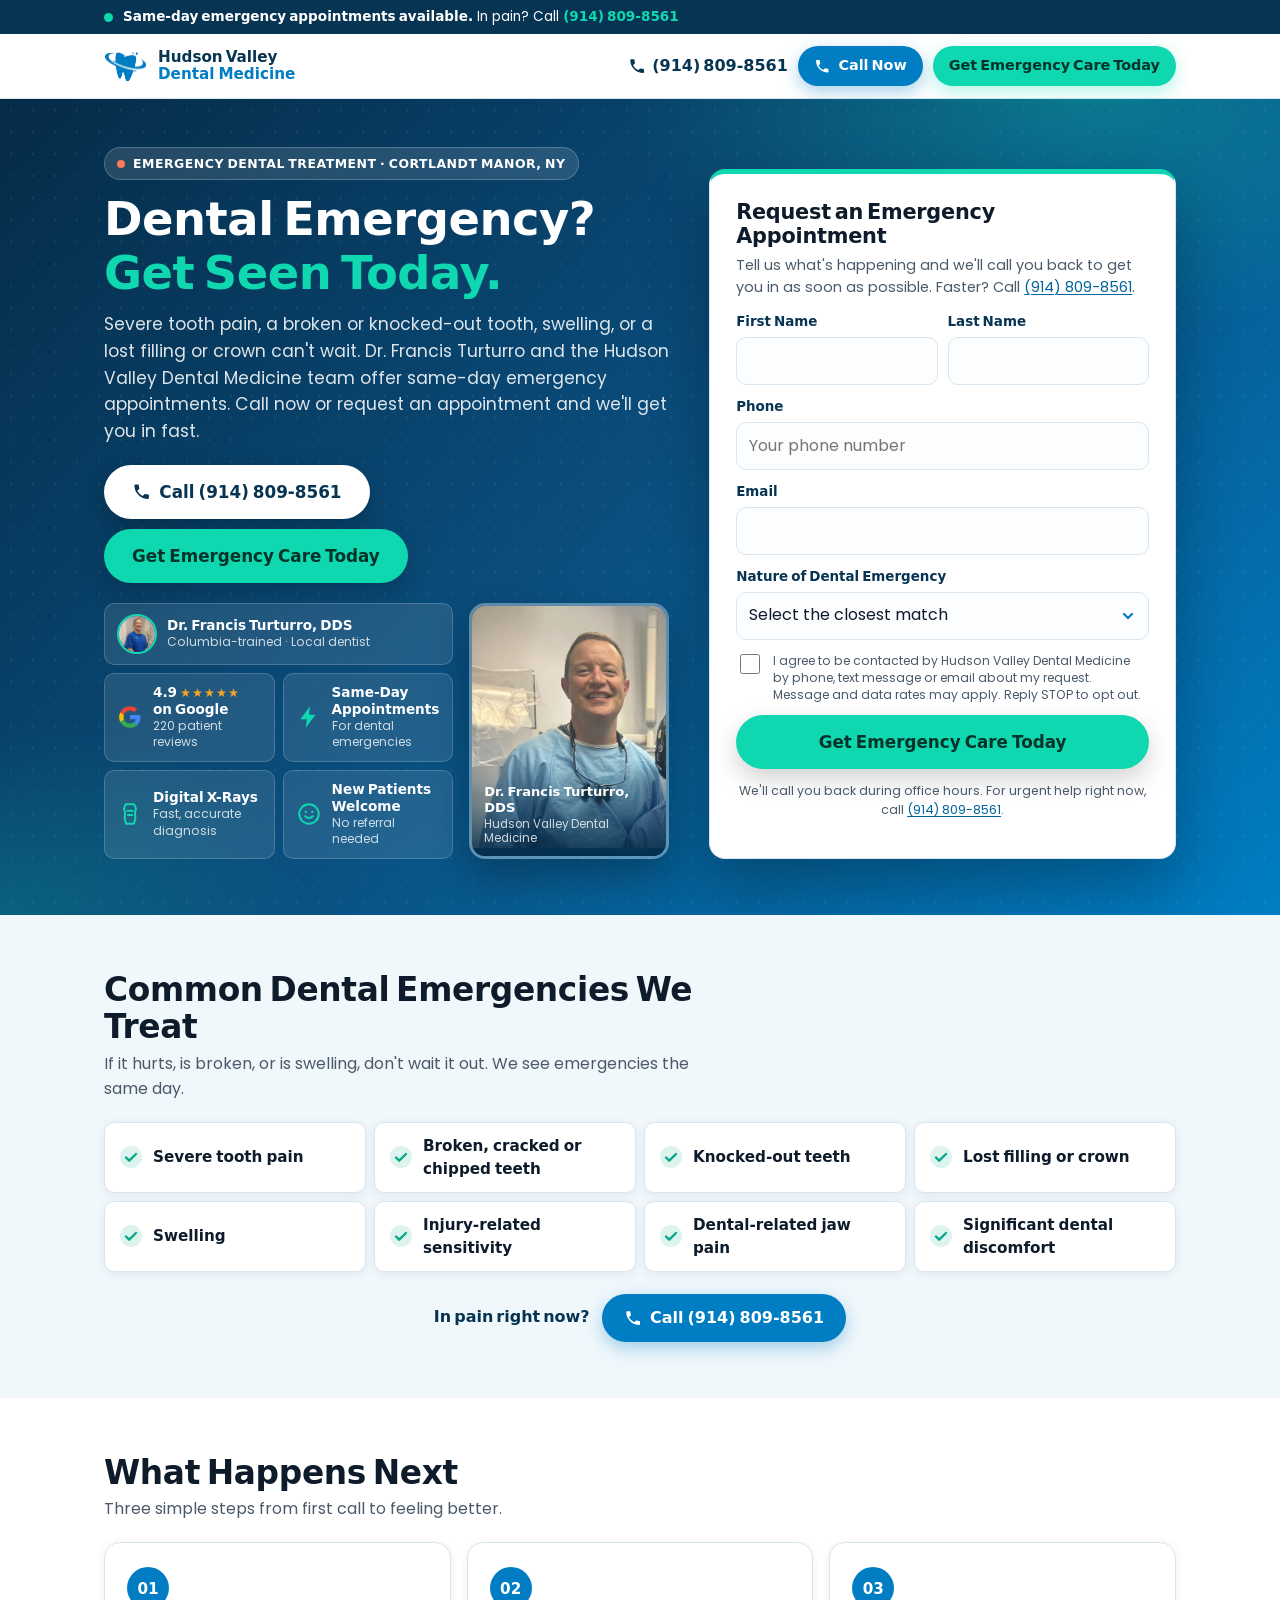
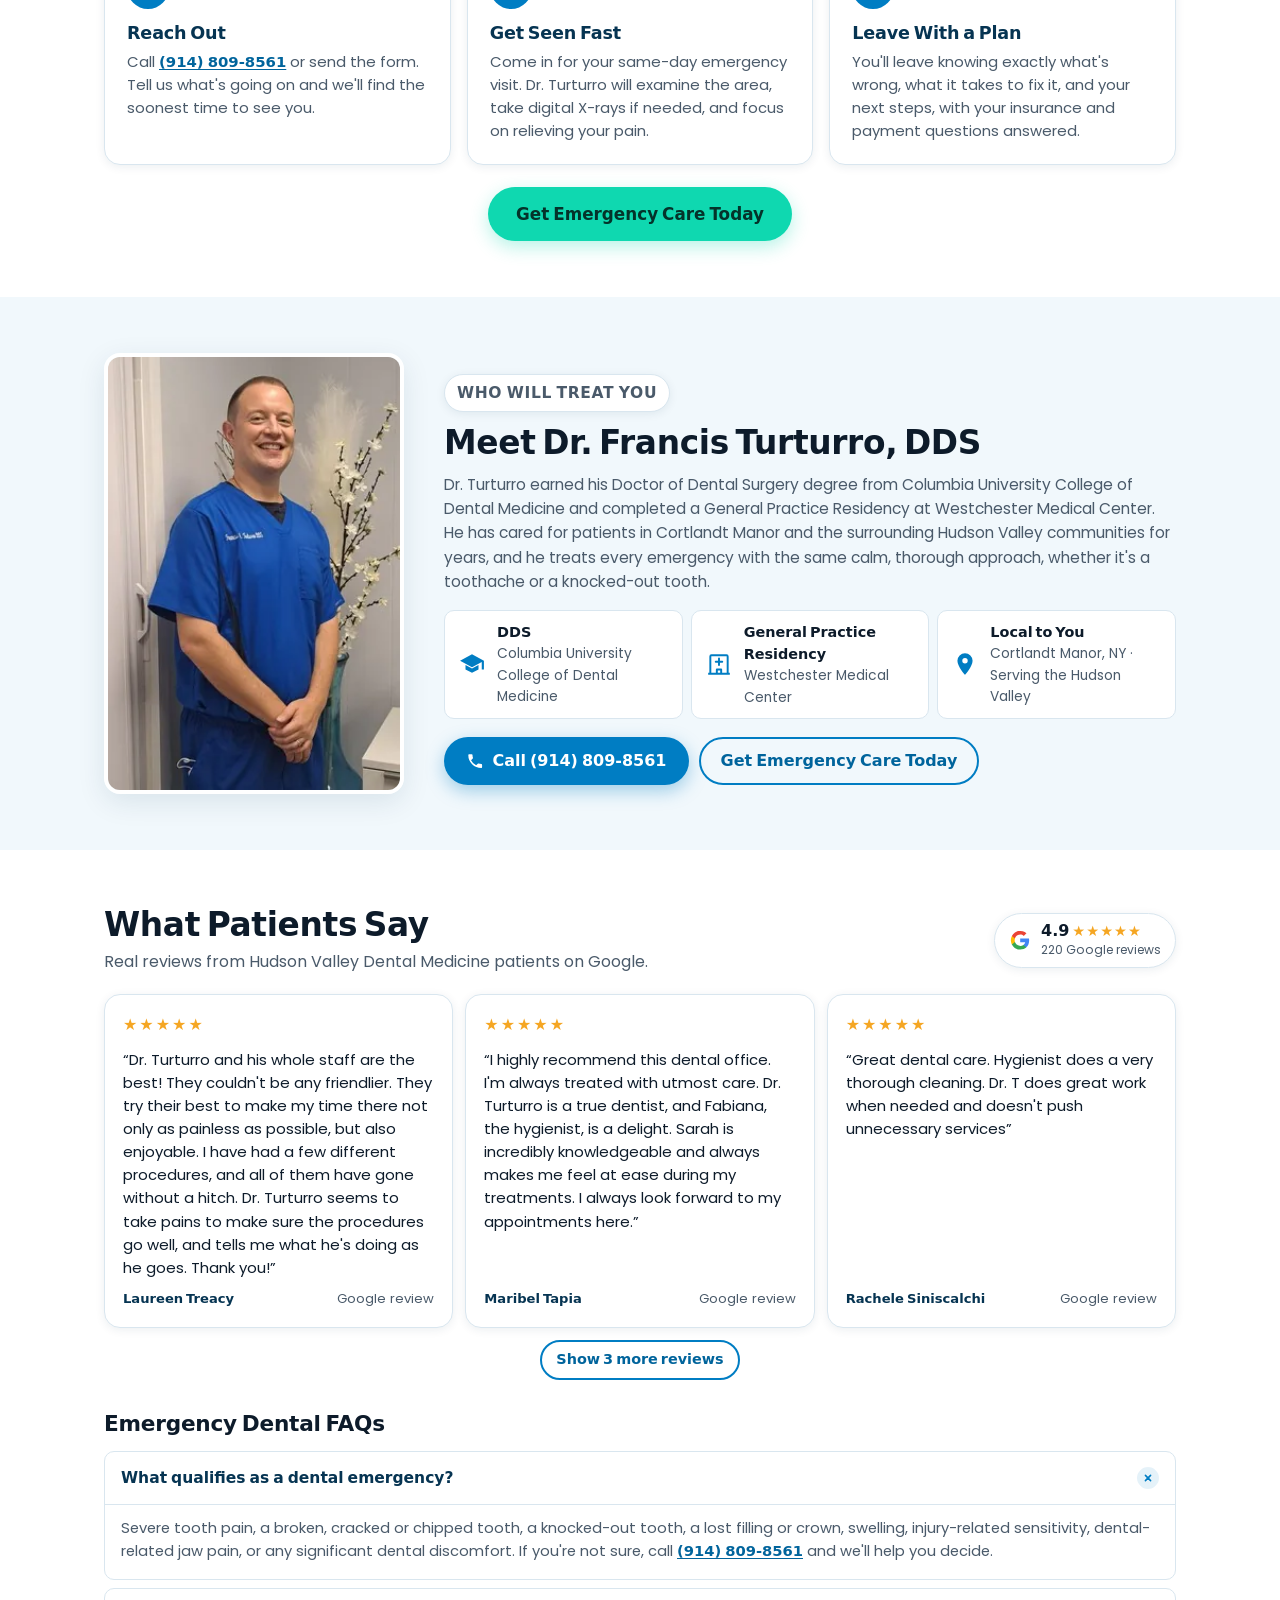
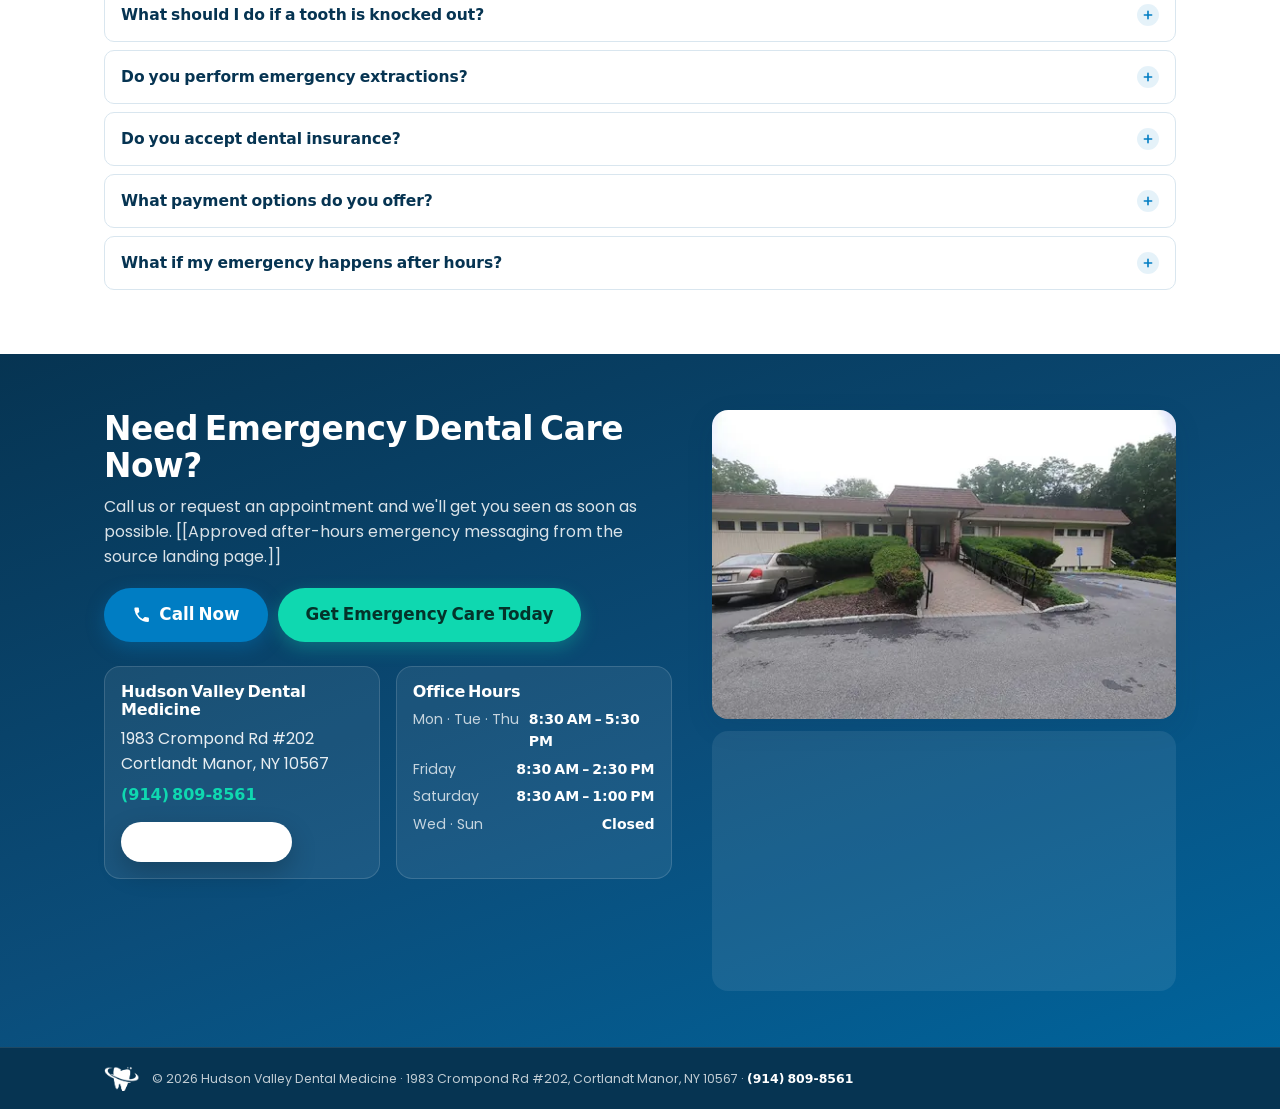
==== commit 94e6b778: "Redesign hero: brand gradient, glass trust chips, desktop portrait of Dr. Turturro Copy, CTAs, form " ====
--- a/index.html
+++ b/index.html
@@ -14,6 +14,7 @@
   <!-- Self-hosted brand font (Poppins) – preload only the weight used above the fold -->
   <link rel="preload" href="assets/fonts/poppins-700.woff2" as="font" type="font/woff2" crossorigin>
   <link rel="preload" href="assets/fonts/poppins-400.woff2" as="font" type="font/woff2" crossorigin>
+  <link rel="preload" href="assets/img/dr-turturro-hero-480.webp" as="image" type="image/webp" media="(min-width: 960px)">
   <link rel="stylesheet" href="css/styles.css">
 
   <!-- ==========================================================================
@@ -100,12 +101,13 @@
           <p class="hero__lead">Severe tooth pain, a broken or knocked-out tooth, swelling, or a lost filling or crown can't wait. Dr. Francis Turturro and the Hudson Valley Dental Medicine team offer same-day emergency appointments. Call now or request an appointment and we'll get you in fast.</p>
 
           <div class="hero__cta">
-            <a class="btn btn--primary btn--lg" href="tel:9148098561" data-track="phone" data-location="hero">
+            <a class="btn btn--light btn--lg" href="tel:9148098561" data-track="phone" data-location="hero">
               <svg class="icon" aria-hidden="true" viewBox="0 0 24 24"><use href="#i-phone"/></svg>Call (914) 809-8561
             </a>
             <a class="btn btn--accent btn--lg" href="#emergency-form" data-track="cta">Get Emergency Care Today</a>
           </div>
 
+          <div class="hero__proof">
           <ul class="trust" aria-label="Why patients choose us">
             <li class="trust__item trust__item--doctor">
               <picture>
@@ -131,6 +133,14 @@
               <span><strong>New Patients Welcome</strong><small>No referral needed</small></span>
             </li>
           </ul>
+          <figure class="hero__portrait">
+            <picture>
+              <source type="image/webp" srcset="assets/img/dr-turturro-hero-240.webp 240w, assets/img/dr-turturro-hero-480.webp 480w" sizes="220px">
+              <img src="assets/img/dr-turturro-hero-240.jpg" srcset="assets/img/dr-turturro-hero-240.jpg 240w, assets/img/dr-turturro-hero-480.jpg 480w" sizes="220px" width="240" height="300" alt="Dr. Francis Turturro, DDS, smiling in the treatment room at Hudson Valley Dental Medicine" loading="eager" decoding="async">
+            </picture>
+            <figcaption><strong>Dr. Francis Turturro, DDS</strong><span>Hudson Valley Dental Medicine</span></figcaption>
+          </figure>
+          </div>
         </div>
 
         <!-- Emergency appointment form card -->
--- a/css/styles.css
+++ b/css/styles.css
@@ -107,27 +107,43 @@
 .header__phone { display: none; align-items: center; gap: 6px; font-weight: 700; color: var(--blue-900); text-decoration: none; }
 
 /* ---------- Hero ---------- */
-.hero { position: relative; padding: 22px 0 30px; background:
-  radial-gradient(900px 420px at 10% -10%, rgba(15,216,176,.16), transparent 60%),
-  radial-gradient(800px 420px at 100% 0%, rgba(0,125,195,.14), transparent 60%),
-  linear-gradient(180deg, #f6fbfe 0%, #ffffff 100%); }
+.hero { position: relative; isolation: isolate; padding: 26px 0 34px; color: #fff; overflow: hidden;
+  background: linear-gradient(135deg, #052b47 0%, #0a4d7c 48%, #007dc3 100%); }
+.hero::before { content: ""; position: absolute; inset: 0; z-index: -1; pointer-events: none;
+  background:
+    radial-gradient(720px 360px at 85% 0%, rgba(15,216,176,.28), transparent 65%),
+    radial-gradient(520px 320px at 0% 100%, rgba(15,216,176,.18), transparent 60%),
+    radial-gradient(rgba(255,255,255,.07) 1px, transparent 1.5px);
+  background-size: auto, auto, 22px 22px; }
 .hero__grid { display: grid; gap: 24px; }
+.hero h1 { color: #fff; text-wrap: balance; }
+.hero .text-blue { color: var(--teal); }
 .eyebrow { display: inline-flex; align-items: center; gap: 8px; margin-bottom: 12px; padding: 6px 12px; border-radius: 999px; background: #fff; border: 1px solid var(--line); font-size: .78rem; font-weight: 600; letter-spacing: .04em; text-transform: uppercase; color: var(--blue-700); box-shadow: var(--shadow-sm); }
-.eyebrow__pulse { width: 8px; height: 8px; border-radius: 50%; background: #e4572e; animation: pulse-red 1.8s infinite; }
-@keyframes pulse-red { 0% { box-shadow: 0 0 0 0 rgba(228,87,46,.5);} 70% { box-shadow: 0 0 0 7px rgba(228,87,46,0);} 100% { box-shadow: 0 0 0 0 rgba(228,87,46,0);} }
-.hero__lead { margin-top: 12px; font-size: .98rem; color: var(--muted); max-width: 56ch; }
+.hero .eyebrow { background: rgba(255,255,255,.12); border-color: rgba(255,255,255,.22); color: #fff; box-shadow: none; backdrop-filter: blur(6px); }
+.eyebrow__pulse { width: 8px; height: 8px; border-radius: 50%; background: #ff7a59; animation: pulse-red 1.8s infinite; }
+@keyframes pulse-red { 0% { box-shadow: 0 0 0 0 rgba(255,122,89,.55);} 70% { box-shadow: 0 0 0 7px rgba(255,122,89,0);} 100% { box-shadow: 0 0 0 0 rgba(255,122,89,0);} }
+.hero__lead { margin-top: 12px; font-size: .98rem; color: rgba(255,255,255,.86); max-width: 56ch; }
 .hero__cta { display: flex; flex-direction: column; gap: 10px; margin-top: 20px; }
-
-.trust { display: grid; grid-template-columns: 1fr 1fr; gap: 8px; margin-top: 18px; }
-.trust__item { display: flex; align-items: center; gap: 10px; padding: 10px 12px; background: #fff; border: 1px solid var(--line); border-radius: var(--radius-sm); font-size: .82rem; line-height: 1.25; color: var(--muted); box-shadow: var(--shadow-sm); }
-.trust__item > .icon { width: 26px; height: 26px; color: var(--blue); }
-.trust__item strong { display: block; color: var(--ink); font-size: .85rem; }
+.btn--light { background: #fff; color: var(--blue-900); box-shadow: 0 10px 26px rgba(0,0,0,.22); }
+.btn--light:hover { background: #eef7fc; }
+.hero .btn--accent { box-shadow: 0 10px 26px rgba(0,0,0,.18); }
+
+.hero__proof { display: grid; gap: 14px; margin-top: 20px; align-items: stretch; }
+.trust { display: grid; grid-template-columns: 1fr 1fr; gap: 8px; align-content: start; }
+.trust__item { display: flex; align-items: center; gap: 10px; padding: 10px 12px; background: rgba(255,255,255,.10); border: 1px solid rgba(255,255,255,.18); border-radius: var(--radius-sm); font-size: .82rem; line-height: 1.25; color: rgba(255,255,255,.78); backdrop-filter: blur(6px); }
+.trust__item > .icon { width: 26px; height: 26px; color: var(--teal); }
+.trust__item strong { display: block; color: #fff; font-size: .85rem; }
 .trust__item small { font-size: .76rem; }
+.trust__item small a { color: #fff; }
 .trust__item--doctor { grid-column: 1 / -1; }
 .trust__item--doctor img { width: 40px; height: 40px; border-radius: 50%; object-fit: cover; border: 2px solid var(--teal); }
+.hero__portrait { display: none; margin: 0; position: relative; border-radius: var(--radius); overflow: hidden; box-shadow: 0 18px 40px rgba(0,0,0,.28); border: 3px solid rgba(255,255,255,.35); }
+.hero__portrait img { width: 100%; height: 100%; object-fit: cover; object-position: top; }
+.hero__portrait figcaption { position: absolute; left: 0; right: 0; bottom: 0; padding: 26px 12px 10px; background: linear-gradient(180deg, transparent, rgba(5,43,71,.92)); font-size: .72rem; line-height: 1.25; color: rgba(255,255,255,.8); }
+.hero__portrait figcaption strong { display: block; color: #fff; font-size: .82rem; }
 
 /* Form card */
-.form-card { background: var(--card); border: 1px solid var(--line); border-radius: var(--radius); box-shadow: var(--shadow); padding: 20px; scroll-margin-top: calc(var(--header-h) + 12px); }
+.form-card { position: relative; color: var(--ink); background: var(--card); border: 1px solid var(--line); border-radius: var(--radius); box-shadow: 0 24px 60px rgba(0,0,0,.28); padding: 22px 20px 20px; border-top: 5px solid var(--teal); scroll-margin-top: calc(var(--header-h) + 12px); }
 .form-card__head h2 { font-size: 1.3rem; }
 .form-card__head p { margin-top: 6px; font-size: .9rem; color: var(--muted); }
 .form { display: grid; gap: 12px; margin-top: 14px; }
@@ -269,10 +285,12 @@
 @media (min-width: 960px) {
   :root { --gutter: 24px; }
   .section { padding: 56px 0; }
-  .hero { padding: 44px 0 52px; }
+  .hero { padding: 48px 0 56px; }
   .hero__grid { grid-template-columns: 1.15fr .95fr; gap: 40px; align-items: start; }
   .hero__lead { font-size: 1.08rem; }
+  .hero__proof { grid-template-columns: 1fr 200px; gap: 16px; }
   .trust { grid-template-columns: repeat(2, 1fr); }
+  .hero__portrait { display: block; }
   .form-card { padding: 26px; position: sticky; top: calc(var(--header-h) + 16px); }
   .treat-grid { grid-template-columns: repeat(4, 1fr); }
   .steps { grid-template-columns: repeat(3, 1fr); gap: 16px; }
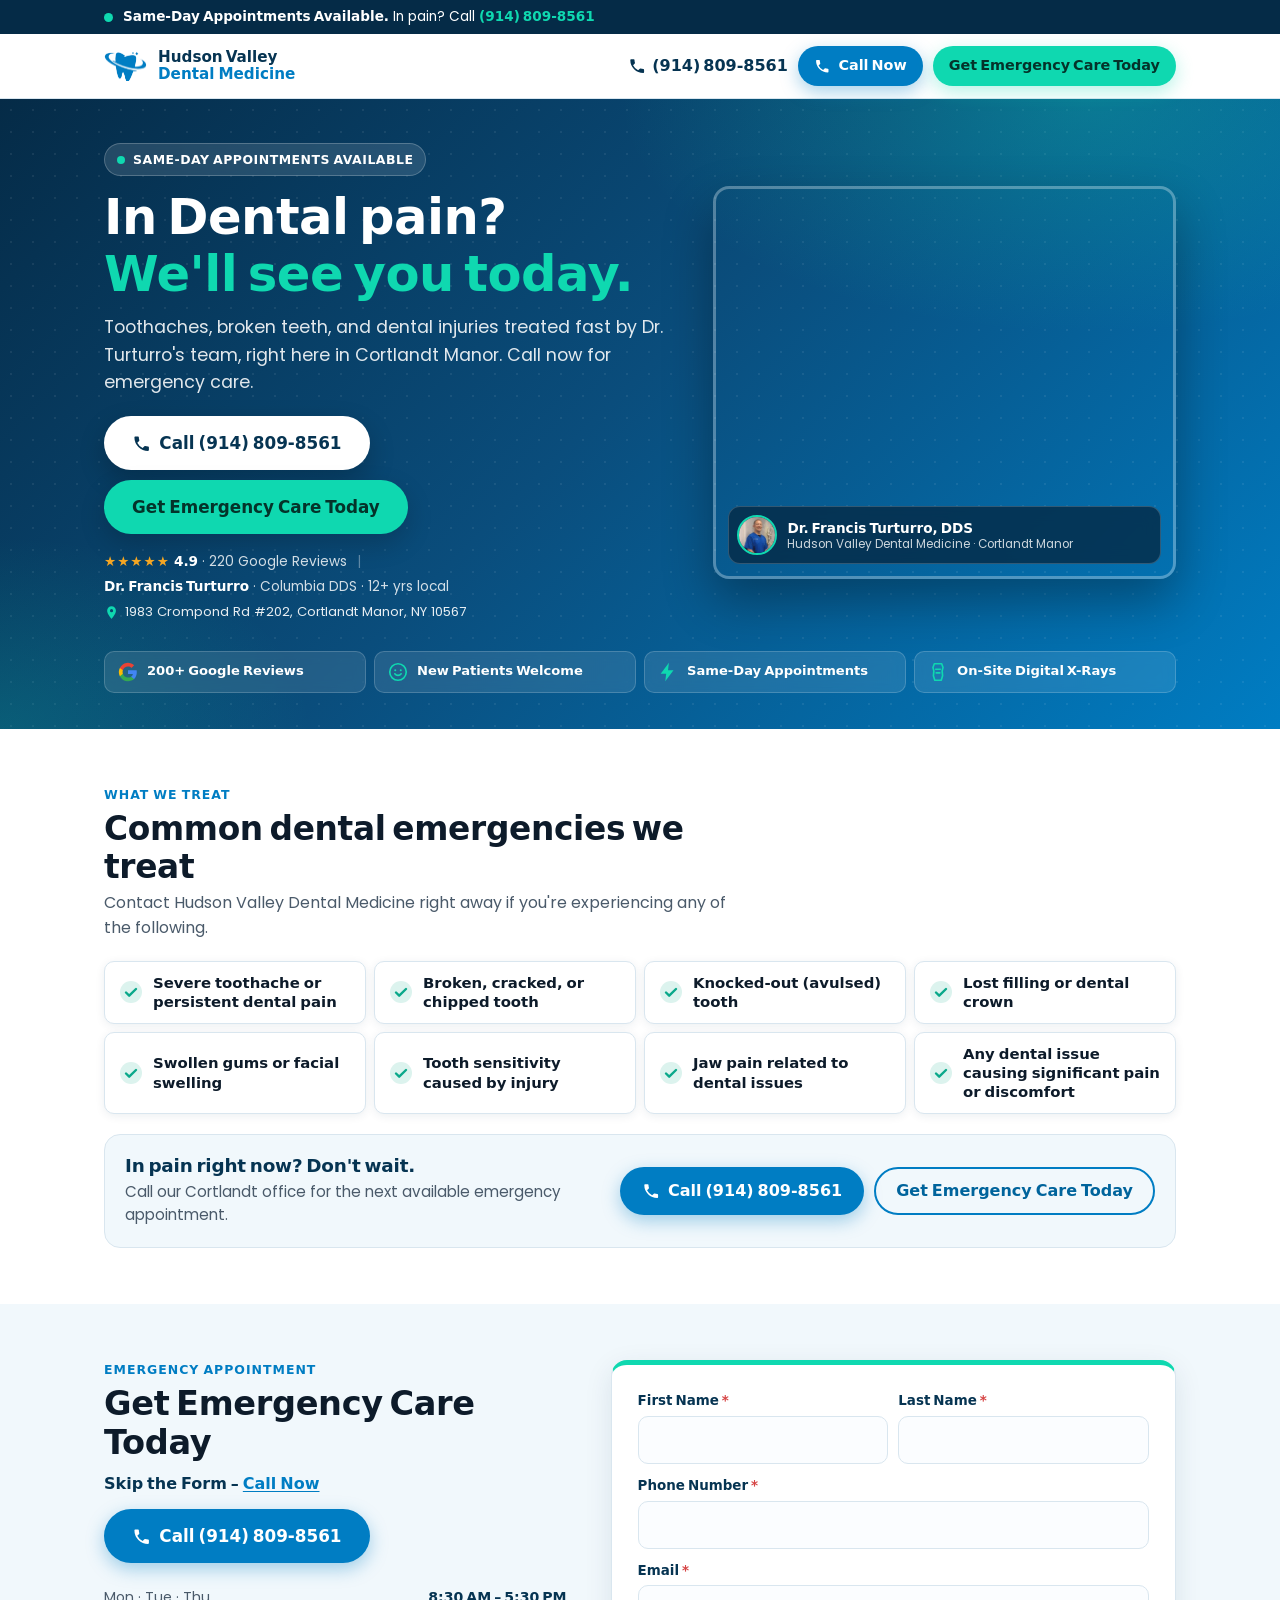
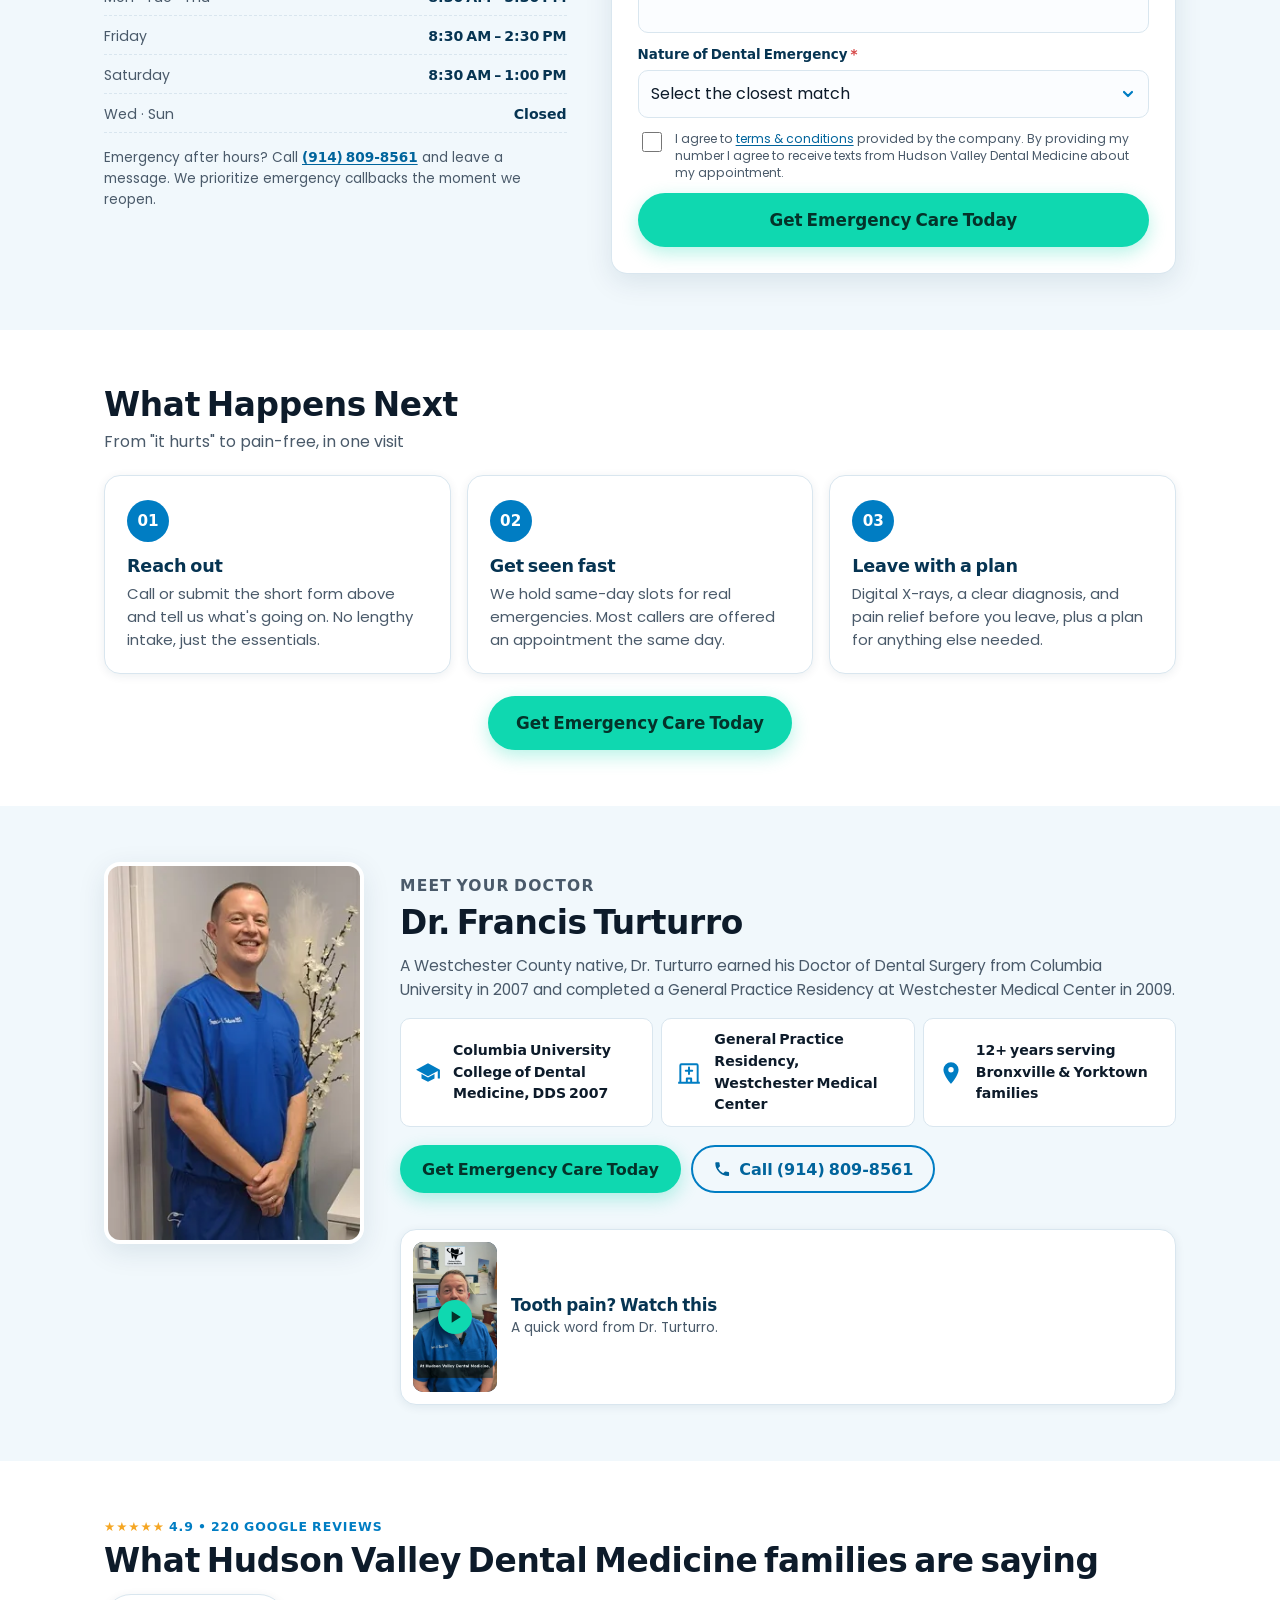
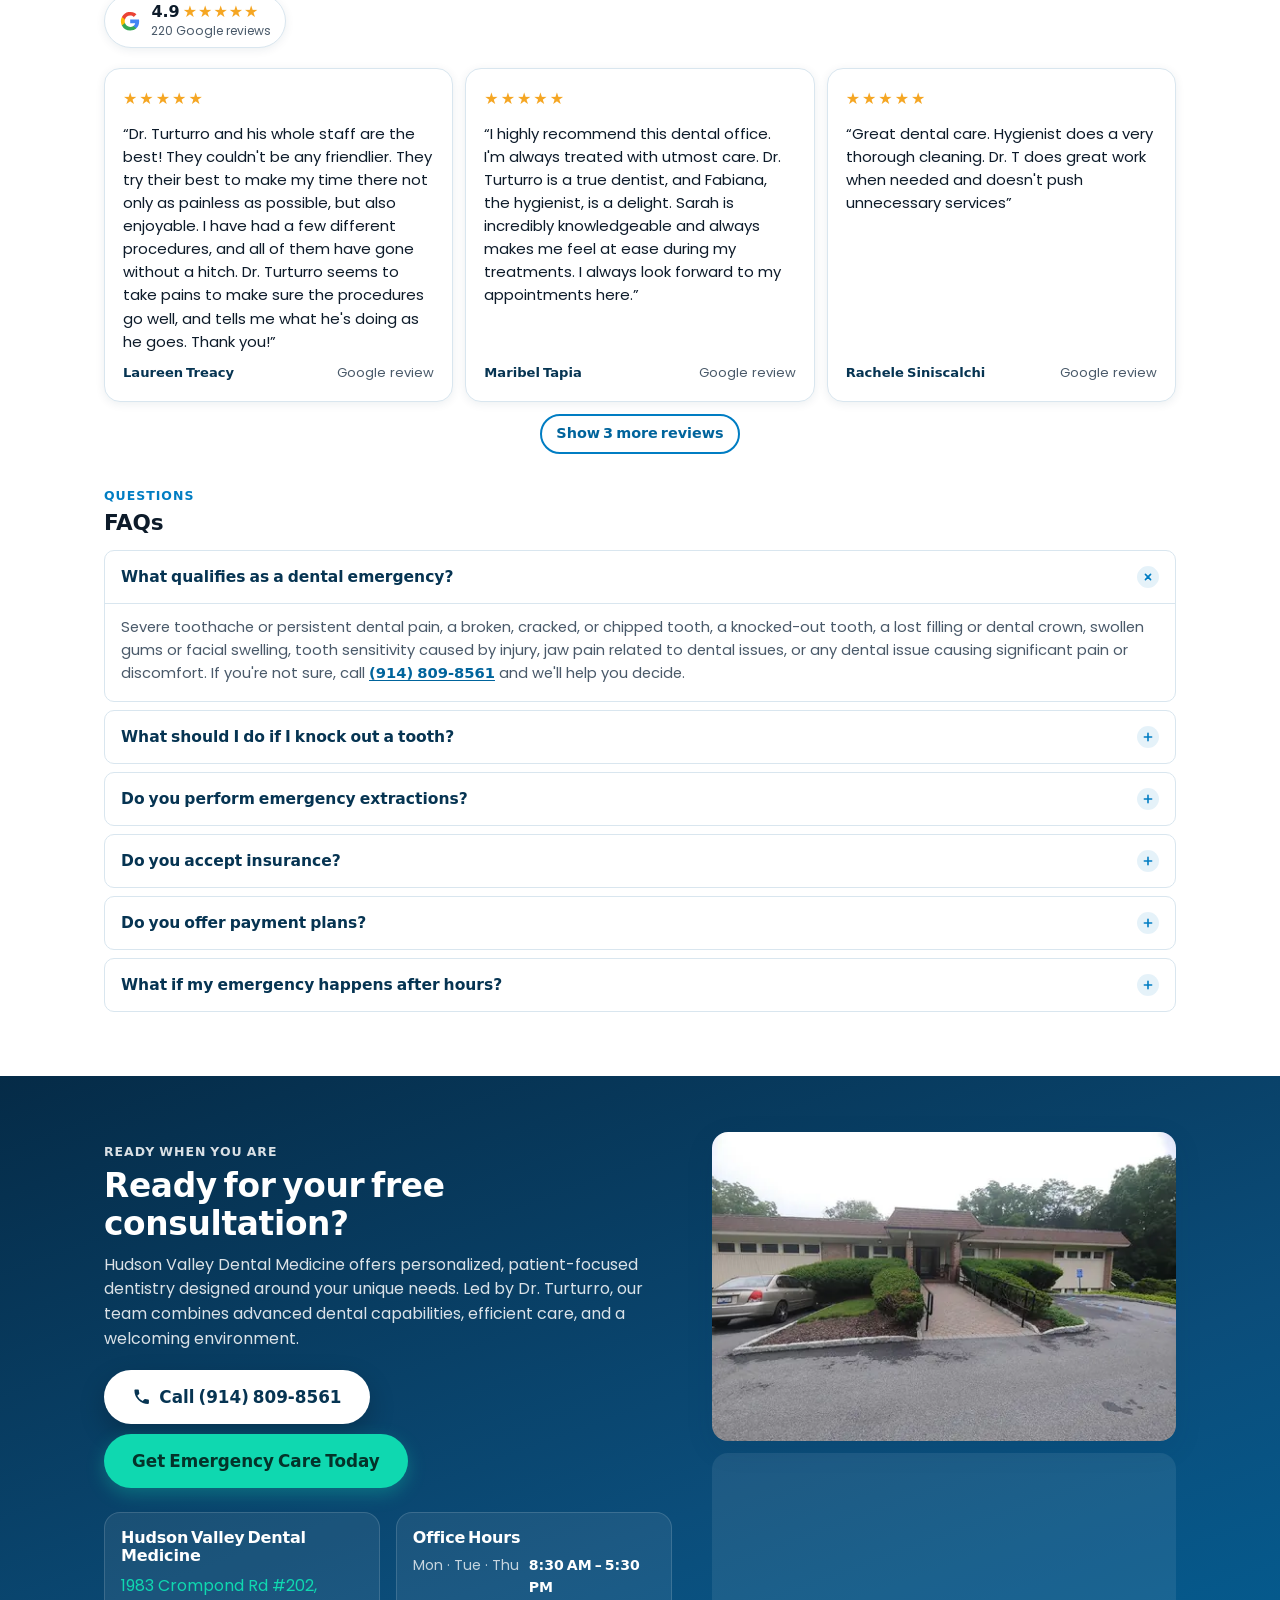
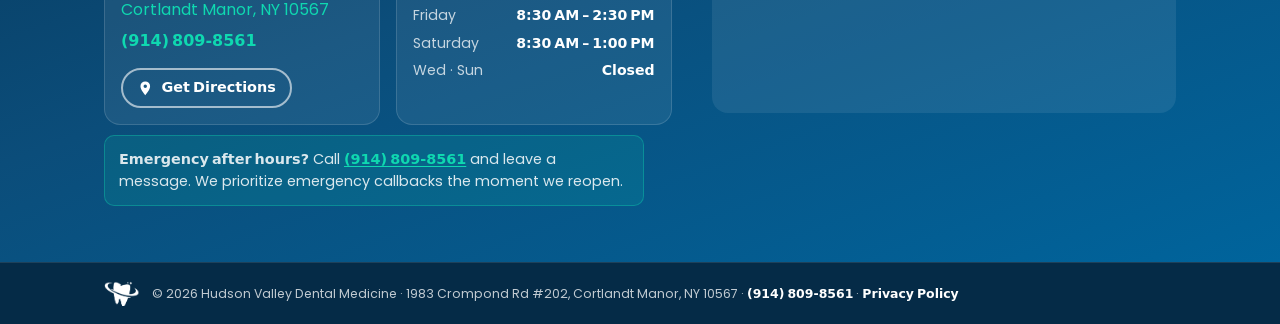
==== commit b69cee20: "Restructure: photo hero, standalone form section, source-page copy, doctor video - Hero: copy left, " ====
--- a/index.html
+++ b/index.html
@@ -4,18 +4,19 @@
   <meta charset="utf-8">
   <meta name="viewport" content="width=device-width, initial-scale=1, viewport-fit=cover">
   <title>Emergency Dentist in Cortlandt Manor, NY | Hudson Valley Dental Medicine</title>
-  <meta name="description" content="Same-day emergency dental care in Cortlandt Manor, NY with Dr. Francis Turturro, DDS. Tooth pain, broken teeth, swelling or a knocked-out tooth? Call (914) 809-8561.">
+  <meta name="description" content="In dental pain? We'll see you today. Toothaches, broken teeth and dental injuries treated fast by Dr. Turturro's team in Cortlandt Manor, NY. Call (914) 809-8561.">
   <meta name="robots" content="noindex, nofollow">
-  <meta name="theme-color" content="#007dc3">
+  <meta name="theme-color" content="#052b47">
   <link rel="icon" href="assets/img/favicon-32.png" sizes="32x32" type="image/png">
   <link rel="apple-touch-icon" href="assets/img/apple-touch-icon.png">
   <link rel="canonical" href="https://smilehub.hudsonvalleydentalmedicine.com/emergency-treatment">
 
-  <!-- Self-hosted brand font (Poppins) – preload only the weight used above the fold -->
+  <!-- Self-hosted brand font (Poppins) – preload only the weights used above the fold -->
   <link rel="preload" href="assets/fonts/poppins-700.woff2" as="font" type="font/woff2" crossorigin>
   <link rel="preload" href="assets/fonts/poppins-400.woff2" as="font" type="font/woff2" crossorigin>
-  <link rel="preload" href="assets/img/dr-turturro-hero-480.webp" as="image" type="image/webp" media="(min-width: 960px)">
-  <link rel="stylesheet" href="css/styles.css">
+  <link rel="preload" href="assets/img/team-hero-540.webp" as="image" type="image/webp" media="(max-width: 959px)">
+  <link rel="preload" href="assets/img/team-hero-1080.webp" as="image" type="image/webp" media="(min-width: 960px)">
+  <link rel="stylesheet" href="css/styles.css?v=4">
 
   <!-- ==========================================================================
        TRACKING (slot) – no tracking code existed in this repository.
@@ -26,6 +27,7 @@
          form_start    { form_id }         – first interaction with the form
          form_submit   { form_id }         – successful submission
          cta_click     { cta_text }        – appointment CTAs
+         video_play    {}                  – "Tooth pain? Watch this"
        ========================================================================== -->
   <script>window.dataLayer = window.dataLayer || [];</script>
   <!--
@@ -68,7 +70,7 @@
   <div class="status-bar" role="status">
     <div class="container status-bar__inner">
       <span class="status-bar__dot" aria-hidden="true"></span>
-      <span><strong>Same-day emergency appointments available.</strong> In pain? Call <a href="tel:9148098561" data-track="phone" data-location="status-bar">(914) 809-8561</a></span>
+      <span><strong>Same-Day Appointments Available.</strong> In pain? Call <a href="tel:9148098561" data-track="phone" data-location="status-bar">(914) 809-8561</a></span>
     </div>
   </div>
 
@@ -92,13 +94,13 @@
   </header>
 
   <main id="top">
-    <!-- ===================== 1. HERO + EMERGENCY FORM ===================== -->
+    <!-- ===================== 1. HERO ===================== -->
     <section class="hero" aria-labelledby="hero-title">
       <div class="container hero__grid">
         <div class="hero__copy">
-          <p class="eyebrow"><span class="eyebrow__pulse" aria-hidden="true"></span>Emergency Dental Treatment · Cortlandt Manor, NY</p>
-          <h1 id="hero-title">Dental Emergency? <span class="text-blue">Get Seen Today.</span></h1>
-          <p class="hero__lead">Severe tooth pain, a broken or knocked-out tooth, swelling, or a lost filling or crown can't wait. Dr. Francis Turturro and the Hudson Valley Dental Medicine team offer same-day emergency appointments. Call now or request an appointment and we'll get you in fast.</p>
+          <p class="eyebrow"><span class="eyebrow__pulse" aria-hidden="true"></span>Same-Day Appointments Available</p>
+          <h1 id="hero-title">In Dental pain? <span class="text-accent">We'll see you today.</span></h1>
+          <p class="hero__lead">Toothaches, broken teeth, and dental injuries treated fast by Dr. Turturro's team, right here in Cortlandt Manor. Call now for emergency care.</p>
 
           <div class="hero__cta">
             <a class="btn btn--light btn--lg" href="tel:9148098561" data-track="phone" data-location="hero">
@@ -107,142 +109,159 @@
             <a class="btn btn--accent btn--lg" href="#emergency-form" data-track="cta">Get Emergency Care Today</a>
           </div>
 
-          <div class="hero__proof">
-          <ul class="trust" aria-label="Why patients choose us">
-            <li class="trust__item trust__item--doctor">
-              <picture>
-                <source srcset="assets/img/dr-turturro-avatar-160.webp" type="image/webp">
-                <img src="assets/img/dr-turturro-avatar-160.jpg" width="40" height="40" alt="Dr. Francis Turturro, DDS" loading="eager" decoding="async">
-              </picture>
-              <span><strong>Dr. Francis Turturro, DDS</strong><small>Columbia-trained · Local dentist</small></span>
-            </li>
-            <li class="trust__item">
-              <svg class="icon icon--g" aria-hidden="true" viewBox="0 0 24 24"><use href="#i-google"/></svg>
-              <span><strong>4.9 <span class="stars" aria-hidden="true">★★★★★</span> on Google</strong><small>220 patient reviews</small></span>
-            </li>
-            <li class="trust__item">
-              <svg class="icon" aria-hidden="true" viewBox="0 0 24 24"><use href="#i-bolt"/></svg>
-              <span><strong>Same-Day Appointments</strong><small>For dental emergencies</small></span>
-            </li>
-            <li class="trust__item">
-              <svg class="icon" aria-hidden="true" viewBox="0 0 24 24"><use href="#i-xray"/></svg>
-              <span><strong>Digital X-Rays</strong><small>Fast, accurate diagnosis</small></span>
-            </li>
-            <li class="trust__item">
-              <svg class="icon" aria-hidden="true" viewBox="0 0 24 24"><use href="#i-smile"/></svg>
-              <span><strong>New Patients Welcome</strong><small>No referral needed</small></span>
-            </li>
-          </ul>
-          <figure class="hero__portrait">
+          <p class="hero__trustline">
+            <span><span class="stars" aria-hidden="true">★★★★★</span> <strong>4.9</strong> · 220 Google Reviews</span>
+            <span class="hero__sep" aria-hidden="true">|</span>
+            <span><strong>Dr. Francis Turturro</strong> · Columbia DDS · 12+ yrs local</span>
+          </p>
+          <p class="hero__address">
+            <svg class="icon" aria-hidden="true" viewBox="0 0 24 24"><use href="#i-pin"/></svg>
+            <a href="https://www.google.com/maps/place/Hudson+Valley+Dental+Medicine/@41.2931421,-73.9005739,15z/data=!4m15!1m8!3m7!1s0x89c2c8fdd293630d:0xb6c736b6917f3197!2s1983+Crompond+Rd+%23202,+Cortlandt+Manor,+NY+10567!3b1!8m2!3d41.2908855!4d-73.8954674!16s%2Fg%2F11n09br_s7!3m5!1s0x89c2c8fddb8f38bb:0xedd92132710c267a!8m2!3d41.2908328!4d-73.8955053!16s%2Fg%2F1tfr1c0s" target="_blank" rel="noopener">1983 Crompond Rd #202, Cortlandt Manor, NY 10567</a>
+          </p>
+        </div>
+
+        <figure class="hero__media">
+          <picture>
+            <source type="image/webp" srcset="assets/img/team-hero-540.webp 540w, assets/img/team-hero-1080.webp 1080w" sizes="(min-width: 960px) 460px, 100vw">
+            <img src="assets/img/team-hero-540.jpg" srcset="assets/img/team-hero-540.jpg 540w, assets/img/team-hero-1080.jpg 1080w" sizes="(min-width: 960px) 460px, 100vw" width="1080" height="1350" alt="Dr. Francis Turturro, DDS, and a team member smiling in a treatment room at Hudson Valley Dental Medicine" fetchpriority="high" decoding="async">
+          </picture>
+          <figcaption>
             <picture>
-              <source type="image/webp" srcset="assets/img/dr-turturro-hero-240.webp 240w, assets/img/dr-turturro-hero-480.webp 480w" sizes="220px">
-              <img src="assets/img/dr-turturro-hero-240.jpg" srcset="assets/img/dr-turturro-hero-240.jpg 240w, assets/img/dr-turturro-hero-480.jpg 480w" sizes="220px" width="240" height="300" alt="Dr. Francis Turturro, DDS, smiling in the treatment room at Hudson Valley Dental Medicine" loading="eager" decoding="async">
+              <source srcset="assets/img/dr-turturro-avatar-160.webp" type="image/webp">
+              <img src="assets/img/dr-turturro-avatar-160.jpg" width="44" height="44" alt="" loading="lazy" decoding="async">
             </picture>
-            <figcaption><strong>Dr. Francis Turturro, DDS</strong><span>Hudson Valley Dental Medicine</span></figcaption>
-          </figure>
-          </div>
-        </div>
-
-        <!-- Emergency appointment form card -->
-        <div class="form-card" id="emergency-form">
-          <div class="form-card__head">
-            <h2>Request an Emergency Appointment</h2>
-            <p>Tell us what's happening and we'll call you back to get you in as soon as possible. <span class="nowrap">Faster? Call <a href="tel:9148098561" data-track="phone" data-location="form-card">(914) 809-8561</a>.</span></p>
-          </div>
-
-          <!-- INTEGRATION: set data-endpoint to the practice's LeadConnector / GHL inbound
-               webhook (or any POST endpoint). See README.md. Fields intentionally match the
-               existing form: First Name, Last Name, Phone, Email, Nature of Dental Emergency. -->
+            <span><strong>Dr. Francis Turturro, DDS</strong>Hudson Valley Dental Medicine · Cortlandt Manor</span>
+          </figcaption>
+        </figure>
+      </div>
+
+      <ul class="container badges" aria-label="Why patients choose us">
+        <li><svg class="icon icon--g" aria-hidden="true" viewBox="0 0 24 24"><use href="#i-google"/></svg>200+ Google Reviews</li>
+        <li><svg class="icon" aria-hidden="true" viewBox="0 0 24 24"><use href="#i-smile"/></svg>New Patients Welcome</li>
+        <li><svg class="icon" aria-hidden="true" viewBox="0 0 24 24"><use href="#i-bolt"/></svg>Same-Day Appointments</li>
+        <li><svg class="icon" aria-hidden="true" viewBox="0 0 24 24"><use href="#i-xray"/></svg>On-Site Digital X-Rays</li>
+      </ul>
+    </section>
+
+    <!-- ===================== 2. WHAT WE TREAT ===================== -->
+    <section class="section" aria-labelledby="treat-title">
+      <div class="container">
+        <div class="section__head">
+          <p class="kicker">What we treat</p>
+          <h2 id="treat-title">Common dental emergencies we treat</h2>
+          <p>Contact Hudson Valley Dental Medicine right away if you're experiencing any of the following.</p>
+        </div>
+        <ul class="treat-grid">
+          <li><svg class="icon" aria-hidden="true" viewBox="0 0 24 24"><use href="#i-check"/></svg>Severe toothache or persistent dental pain</li>
+          <li><svg class="icon" aria-hidden="true" viewBox="0 0 24 24"><use href="#i-check"/></svg>Broken, cracked, or chipped tooth</li>
+          <li><svg class="icon" aria-hidden="true" viewBox="0 0 24 24"><use href="#i-check"/></svg>Knocked-out (avulsed) tooth</li>
+          <li><svg class="icon" aria-hidden="true" viewBox="0 0 24 24"><use href="#i-check"/></svg>Lost filling or dental crown</li>
+          <li><svg class="icon" aria-hidden="true" viewBox="0 0 24 24"><use href="#i-check"/></svg>Swollen gums or facial swelling</li>
+          <li><svg class="icon" aria-hidden="true" viewBox="0 0 24 24"><use href="#i-check"/></svg>Tooth sensitivity caused by injury</li>
+          <li><svg class="icon" aria-hidden="true" viewBox="0 0 24 24"><use href="#i-check"/></svg>Jaw pain related to dental issues</li>
+          <li><svg class="icon" aria-hidden="true" viewBox="0 0 24 24"><use href="#i-check"/></svg>Any dental issue causing significant pain or discomfort</li>
+        </ul>
+        <div class="urgency-card">
+          <div>
+            <h3>In pain right now? Don't wait.</h3>
+            <p>Call our Cortlandt office for the next available emergency appointment.</p>
+          </div>
+          <div class="urgency-card__cta">
+            <a class="btn btn--primary" href="tel:9148098561" data-track="phone" data-location="treat"><svg class="icon" aria-hidden="true" viewBox="0 0 24 24"><use href="#i-phone"/></svg>Call (914) 809-8561</a>
+            <a class="btn btn--ghost" href="#emergency-form" data-track="cta">Get Emergency Care Today</a>
+          </div>
+        </div>
+      </div>
+    </section>
+
+    <!-- ===================== 3. EMERGENCY APPOINTMENT FORM ===================== -->
+    <section class="section section--tint form-section" id="emergency-form" aria-labelledby="form-title">
+      <div class="container form-section__grid">
+        <div class="form-section__copy">
+          <p class="kicker">Emergency appointment</p>
+          <h2 id="form-title">Get Emergency Care Today</h2>
+          <p class="form-section__skip">Skip the Form – <a href="tel:9148098561" data-track="phone" data-location="form-skip">Call Now</a></p>
+          <a class="btn btn--primary btn--lg" href="tel:9148098561" data-track="phone" data-location="form-section"><svg class="icon" aria-hidden="true" viewBox="0 0 24 24"><use href="#i-phone"/></svg>Call (914) 809-8561</a>
+          <dl class="mini-hours">
+            <div><dt>Mon · Tue · Thu</dt><dd>8:30 AM – 5:30 PM</dd></div>
+            <div><dt>Friday</dt><dd>8:30 AM – 2:30 PM</dd></div>
+            <div><dt>Saturday</dt><dd>8:30 AM – 1:00 PM</dd></div>
+            <div><dt>Wed · Sun</dt><dd>Closed</dd></div>
+          </dl>
+          <p class="form-section__afterhours">Emergency after hours? Call <a href="tel:9148098561" data-track="phone" data-location="form-afterhours">(914) 809-8561</a> and leave a message. We prioritize emergency callbacks the moment we reopen.</p>
+        </div>
+
+        <!-- INTEGRATION: set data-endpoint to the practice's LeadConnector / GHL inbound
+             webhook (or any POST endpoint). See README.md. Fields match the existing form:
+             First Name, Last Name, Phone Number, Email, Nature of Dental Emergency. -->
+        <div class="form-card">
           <form class="form" id="emergencyForm" method="post" action="#" data-endpoint="" novalidate>
             <div class="form__row">
               <div class="field">
-                <label for="first_name">First Name</label>
+                <label for="first_name">First Name <span class="req" aria-hidden="true">*</span></label>
                 <input id="first_name" name="first_name" type="text" autocomplete="given-name" required>
               </div>
               <div class="field">
-                <label for="last_name">Last Name</label>
+                <label for="last_name">Last Name <span class="req" aria-hidden="true">*</span></label>
                 <input id="last_name" name="last_name" type="text" autocomplete="family-name" required>
               </div>
             </div>
             <div class="field">
-              <label for="phone">Phone</label>
-              <input id="phone" name="phone" type="tel" inputmode="tel" autocomplete="tel" placeholder="Your phone number" required>
+              <label for="phone">Phone Number <span class="req" aria-hidden="true">*</span></label>
+              <input id="phone" name="phone" type="tel" inputmode="tel" autocomplete="tel" required>
             </div>
             <div class="field">
-              <label for="email">Email</label>
+              <label for="email">Email <span class="req" aria-hidden="true">*</span></label>
               <input id="email" name="email" type="email" inputmode="email" autocomplete="email" required>
             </div>
             <div class="field">
-              <label for="emergency">Nature of Dental Emergency</label>
+              <label for="emergency">Nature of Dental Emergency <span class="req" aria-hidden="true">*</span></label>
               <select id="emergency" name="nature_of_emergency" required>
                 <option value="" selected disabled>Select the closest match</option>
-                <option>Severe tooth pain</option>
-                <option>Broken, cracked or chipped tooth</option>
-                <option>Knocked-out tooth</option>
-                <option>Lost filling or crown</option>
-                <option>Swelling</option>
-                <option>Injury-related sensitivity</option>
-                <option>Dental-related jaw pain</option>
-                <option>Significant dental discomfort</option>
-                <option>Something else</option>
+                <option>Severe toothache or persistent dental pain</option>
+                <option>Broken, cracked, or chipped tooth</option>
+                <option>Knocked-out (avulsed) tooth</option>
+                <option>Lost filling or dental crown</option>
+                <option>Swollen gums or facial swelling</option>
+                <option>Tooth sensitivity caused by injury</option>
+                <option>Jaw pain related to dental issues</option>
+                <option>Any dental issue causing significant pain or discomfort</option>
               </select>
             </div>
             <div class="field field--check">
               <input id="consent" name="consent" type="checkbox" value="yes" required>
-              <label for="consent">I agree to be contacted by Hudson Valley Dental Medicine by phone, text message or email about my request. Message and data rates may apply. Reply STOP to opt out.</label>
+              <label for="consent">I agree to <a href="https://hudsonvalleydentalmedicine.com/privacy-policy/" target="_blank" rel="noopener">terms &amp; conditions</a> provided by the company. By providing my number I agree to receive texts from Hudson Valley Dental Medicine about my appointment.</label>
             </div>
             <input type="text" name="website" class="hp" tabindex="-1" autocomplete="off" aria-hidden="true">
             <button class="btn btn--accent btn--lg btn--block" type="submit">Get Emergency Care Today</button>
-            <p class="form__note">We'll call you back during office hours. For urgent help right now, call <a href="tel:9148098561" data-track="phone" data-location="form-note">(914) 809-8561</a>.</p>
             <p class="form__status" role="status" aria-live="polite"></p>
           </form>
         </div>
       </div>
     </section>
 
-    <!-- ===================== 2. WHAT WE TREAT ===================== -->
-    <section class="section section--tint" aria-labelledby="treat-title">
-      <div class="container">
-        <div class="section__head">
-          <h2 id="treat-title">Common Dental Emergencies We Treat</h2>
-          <p>If it hurts, is broken, or is swelling, don't wait it out. We see emergencies the same day.</p>
-        </div>
-        <ul class="treat-grid">
-          <li><svg class="icon" aria-hidden="true" viewBox="0 0 24 24"><use href="#i-check"/></svg>Severe tooth pain</li>
-          <li><svg class="icon" aria-hidden="true" viewBox="0 0 24 24"><use href="#i-check"/></svg>Broken, cracked or chipped teeth</li>
-          <li><svg class="icon" aria-hidden="true" viewBox="0 0 24 24"><use href="#i-check"/></svg>Knocked-out teeth</li>
-          <li><svg class="icon" aria-hidden="true" viewBox="0 0 24 24"><use href="#i-check"/></svg>Lost filling or crown</li>
-          <li><svg class="icon" aria-hidden="true" viewBox="0 0 24 24"><use href="#i-check"/></svg>Swelling</li>
-          <li><svg class="icon" aria-hidden="true" viewBox="0 0 24 24"><use href="#i-check"/></svg>Injury-related sensitivity</li>
-          <li><svg class="icon" aria-hidden="true" viewBox="0 0 24 24"><use href="#i-check"/></svg>Dental-related jaw pain</li>
-          <li><svg class="icon" aria-hidden="true" viewBox="0 0 24 24"><use href="#i-check"/></svg>Significant dental discomfort</li>
-        </ul>
-        <p class="urgency">In pain right now? <a class="btn btn--primary" href="tel:9148098561" data-track="phone" data-location="treat"><svg class="icon" aria-hidden="true" viewBox="0 0 24 24"><use href="#i-phone"/></svg>Call (914) 809-8561</a></p>
-      </div>
-    </section>
-
-    <!-- ===================== 3. WHAT HAPPENS NEXT ===================== -->
+    <!-- ===================== 4. WHAT HAPPENS NEXT ===================== -->
     <section class="section" aria-labelledby="steps-title">
       <div class="container">
         <div class="section__head">
           <h2 id="steps-title">What Happens Next</h2>
-          <p>Three simple steps from first call to feeling better.</p>
+          <p>From "it hurts" to pain-free, in one visit</p>
         </div>
         <ol class="steps">
           <li class="step">
             <span class="step__num">01</span>
-            <h3>Reach Out</h3>
-            <p>Call <a href="tel:9148098561" data-track="phone" data-location="steps">(914) 809-8561</a> or send the form. Tell us what's going on and we'll find the soonest time to see you.</p>
+            <h3>Reach out</h3>
+            <p>Call or submit the short form above and tell us what's going on. No lengthy intake, just the essentials.</p>
           </li>
           <li class="step">
             <span class="step__num">02</span>
-            <h3>Get Seen Fast</h3>
-            <p>Come in for your same-day emergency visit. Dr. Turturro will examine the area, take digital X-rays if needed, and focus on relieving your pain.</p>
+            <h3>Get seen fast</h3>
+            <p>We hold same-day slots for real emergencies. Most callers are offered an appointment the same day.</p>
           </li>
           <li class="step">
             <span class="step__num">03</span>
-            <h3>Leave With a Plan</h3>
-            <p>You'll leave knowing exactly what's wrong, what it takes to fix it, and your next steps, with your insurance and payment questions answered.</p>
+            <h3>Leave with a plan</h3>
+            <p>Digital X-rays, a clear diagnosis, and pain relief before you leave, plus a plan for anything else needed.</p>
           </li>
         </ol>
         <div class="center">
@@ -251,7 +270,7 @@
       </div>
     </section>
 
-    <!-- ===================== 4. MEET DR. TURTURRO + TRUST ===================== -->
+    <!-- ===================== 5. MEET YOUR DOCTOR + VIDEO ===================== -->
     <section class="section section--tint" aria-labelledby="doctor-title">
       <div class="container doctor">
         <figure class="doctor__photo">
@@ -261,29 +280,47 @@
           </picture>
         </figure>
         <div class="doctor__body">
-          <p class="eyebrow">Who Will Treat You</p>
-          <h2 id="doctor-title">Meet Dr. Francis Turturro, DDS</h2>
-          <p>Dr. Turturro earned his Doctor of Dental Surgery degree from Columbia University College of Dental Medicine and completed a General Practice Residency at Westchester Medical Center. He has cared for patients in Cortlandt Manor and the surrounding Hudson Valley communities for years, and he treats every emergency with the same calm, thorough approach, whether it's a toothache or a knocked-out tooth.</p>
+          <p class="kicker">Meet your doctor</p>
+          <h2 id="doctor-title">Dr. Francis Turturro</h2>
+          <p>A Westchester County native, Dr. Turturro earned his Doctor of Dental Surgery from Columbia University in 2007 and completed a General Practice Residency at Westchester Medical Center in 2009.</p>
           <ul class="creds">
-            <li><svg class="icon" aria-hidden="true" viewBox="0 0 24 24"><use href="#i-grad"/></svg><span><strong>DDS</strong>Columbia University College of Dental Medicine</span></li>
-            <li><svg class="icon" aria-hidden="true" viewBox="0 0 24 24"><use href="#i-hospital"/></svg><span><strong>General Practice Residency</strong>Westchester Medical Center</span></li>
-            <li><svg class="icon" aria-hidden="true" viewBox="0 0 24 24"><use href="#i-pin"/></svg><span><strong>Local to You</strong>Cortlandt Manor, NY · Serving the Hudson Valley</span></li>
+            <li><svg class="icon" aria-hidden="true" viewBox="0 0 24 24"><use href="#i-grad"/></svg><span>Columbia University College of Dental Medicine, DDS 2007</span></li>
+            <li><svg class="icon" aria-hidden="true" viewBox="0 0 24 24"><use href="#i-hospital"/></svg><span>General Practice Residency, Westchester Medical Center</span></li>
+            <li><svg class="icon" aria-hidden="true" viewBox="0 0 24 24"><use href="#i-pin"/></svg><span>12+ years serving Bronxville &amp; Yorktown families</span></li>
           </ul>
           <div class="doctor__cta">
-            <a class="btn btn--primary" href="tel:9148098561" data-track="phone" data-location="doctor"><svg class="icon" aria-hidden="true" viewBox="0 0 24 24"><use href="#i-phone"/></svg>Call (914) 809-8561</a>
-            <a class="btn btn--ghost" href="#emergency-form" data-track="cta">Get Emergency Care Today</a>
-          </div>
-        </div>
-      </div>
-    </section>
-
-    <!-- ===================== 5. REVIEWS + FAQ ===================== -->
+            <a class="btn btn--accent" href="#emergency-form" data-track="cta">Get Emergency Care Today</a>
+            <a class="btn btn--ghost" href="tel:9148098561" data-track="phone" data-location="doctor"><svg class="icon" aria-hidden="true" viewBox="0 0 24 24"><use href="#i-phone"/></svg>Call (914) 809-8561</a>
+          </div>
+        </div>
+
+        <!-- Approved video ("Tooth pain? Watch this") – loads only when played -->
+        <div class="video-strip" id="videoStrip">
+          <button class="video-strip__play" type="button" id="videoPlay" aria-label="Play video: Tooth pain? Watch this">
+            <picture>
+              <source srcset="assets/img/video-poster-540.webp" type="image/webp">
+              <img src="assets/img/video-poster-540.jpg" width="540" height="960" alt="" loading="lazy" decoding="async">
+            </picture>
+            <span class="video-strip__icon" aria-hidden="true"><svg viewBox="0 0 24 24"><path fill="currentColor" d="M8 5v14l11-7z"/></svg></span>
+          </button>
+          <div class="video-strip__text">
+            <h3>Tooth pain? Watch this</h3>
+            <p>A quick word from Dr. Turturro.</p>
+          </div>
+          <video class="video-strip__video" id="videoEl" playsinline controls preload="none" poster="assets/img/video-poster-540.jpg" width="540" height="960" hidden>
+            <source src="assets/video/tooth-pain-540.mp4" type="video/mp4">
+          </video>
+        </div>
+      </div>
+    </section>
+
+    <!-- ===================== 6. REVIEWS + FAQ ===================== -->
     <section class="section" aria-labelledby="reviews-title">
       <div class="container">
         <div class="section__head section__head--row">
           <div>
-            <h2 id="reviews-title">What Patients Say</h2>
-            <p>Real reviews from Hudson Valley Dental Medicine patients on Google.</p>
+            <p class="kicker"><span class="stars" aria-hidden="true">★★★★★</span> 4.9 • 220 Google Reviews</p>
+            <h2 id="reviews-title">What Hudson Valley Dental Medicine families are saying</h2>
           </div>
           <a class="google-badge" href="https://www.google.com/maps/place/Hudson+Valley+Dental+Medicine/@41.2931421,-73.9005739,15z/data=!4m15!1m8!3m7!1s0x89c2c8fdd293630d:0xb6c736b6917f3197!2s1983+Crompond+Rd+%23202,+Cortlandt+Manor,+NY+10567!3b1!8m2!3d41.2908855!4d-73.8954674!16s%2Fg%2F11n09br_s7!3m5!1s0x89c2c8fddb8f38bb:0xedd92132710c267a!8m2!3d41.2908328!4d-73.8955053!16s%2Fg%2F1tfr1c0s" target="_blank" rel="noopener">
             <svg class="icon icon--g" aria-hidden="true" viewBox="0 0 24 24"><use href="#i-google"/></svg>
@@ -327,14 +364,15 @@
         <p class="reviews__more"><button class="btn btn--ghost btn--sm" type="button" id="moreReviews" aria-expanded="false" aria-controls="reviews">Show 3 more reviews</button></p>
 
         <div class="faq" aria-labelledby="faq-title">
-          <h2 id="faq-title" class="faq__title">Emergency Dental FAQs</h2>
-          <!-- CONTENT: questions/answers must match the approved source page copy. -->
+          <p class="kicker">Questions</p>
+          <h2 id="faq-title" class="faq__title">FAQs</h2>
+          <!-- CONTENT: questions match the source page; answers marked [[…]] still need the source wording. -->
           <details class="faq__item" open>
             <summary>What qualifies as a dental emergency?</summary>
-            <div class="faq__body"><p>Severe tooth pain, a broken, cracked or chipped tooth, a knocked-out tooth, a lost filling or crown, swelling, injury-related sensitivity, dental-related jaw pain, or any significant dental discomfort. If you're not sure, call <a href="tel:9148098561" data-track="phone" data-location="faq">(914) 809-8561</a> and we'll help you decide.</p></div>
+            <div class="faq__body"><p>Severe toothache or persistent dental pain, a broken, cracked, or chipped tooth, a knocked-out tooth, a lost filling or dental crown, swollen gums or facial swelling, tooth sensitivity caused by injury, jaw pain related to dental issues, or any dental issue causing significant pain or discomfort. If you're not sure, call <a href="tel:9148098561" data-track="phone" data-location="faq">(914) 809-8561</a> and we'll help you decide.</p></div>
           </details>
           <details class="faq__item">
-            <summary>What should I do if a tooth is knocked out?</summary>
+            <summary>What should I do if I knock out a tooth?</summary>
             <div class="faq__body"><p>[[Approved answer from the source landing page.]] Call us right away at <a href="tel:9148098561" data-track="phone" data-location="faq">(914) 809-8561</a>.</p></div>
           </details>
           <details class="faq__item">
@@ -342,38 +380,39 @@
             <div class="faq__body"><p>[[Approved answer from the source landing page.]]</p></div>
           </details>
           <details class="faq__item">
-            <summary>Do you accept dental insurance?</summary>
-            <div class="faq__body"><p>[[Approved insurance answer from the source landing page.]]</p></div>
+            <summary>Do you accept insurance?</summary>
+            <div class="faq__body"><p>[[Approved answer from the source landing page.]]</p></div>
           </details>
           <details class="faq__item">
-            <summary>What payment options do you offer?</summary>
-            <div class="faq__body"><p>[[Approved payment-options answer from the source landing page.]]</p></div>
+            <summary>Do you offer payment plans?</summary>
+            <div class="faq__body"><p>[[Approved answer from the source landing page.]]</p></div>
           </details>
           <details class="faq__item">
             <summary>What if my emergency happens after hours?</summary>
-            <div class="faq__body"><p>[[Approved after-hours answer from the source landing page.]] Our office is open Monday, Tuesday and Thursday 8:30 AM – 5:30 PM, Friday 8:30 AM – 2:30 PM and Saturday 8:30 AM – 1:00 PM. Call <a href="tel:9148098561" data-track="phone" data-location="faq">(914) 809-8561</a>.</p></div>
-          </details>
-        </div>
-      </div>
-    </section>
-
-    <!-- ===================== 6. FINAL CTA + LOCATION ===================== -->
+            <div class="faq__body"><p>Emergency after hours? Call <a href="tel:9148098561" data-track="phone" data-location="faq">(914) 809-8561</a> and leave a message. We prioritize emergency callbacks the moment we reopen.</p></div>
+          </details>
+        </div>
+      </div>
+    </section>
+
+    <!-- ===================== 7. FINAL CTA + LOCATION ===================== -->
     <section class="section section--dark" id="location" aria-labelledby="final-title">
       <div class="container final">
         <div class="final__copy">
-          <h2 id="final-title">Need Emergency Dental Care Now?</h2>
-          <p>Call us or request an appointment and we'll get you seen as soon as possible. [[Approved after-hours emergency messaging from the source landing page.]]</p>
+          <p class="kicker kicker--light">Ready when you are</p>
+          <h2 id="final-title">Ready for your free consultation?</h2>
+          <p>Hudson Valley Dental Medicine offers personalized, patient-focused dentistry designed around your unique needs. Led by Dr. Turturro, our team combines advanced dental capabilities, efficient care, and a welcoming environment.</p>
           <div class="final__cta">
-            <a class="btn btn--primary btn--lg" href="tel:9148098561" data-track="phone" data-location="final"><svg class="icon" aria-hidden="true" viewBox="0 0 24 24"><use href="#i-phone"/></svg>Call Now</a>
+            <a class="btn btn--light btn--lg" href="tel:9148098561" data-track="phone" data-location="final"><svg class="icon" aria-hidden="true" viewBox="0 0 24 24"><use href="#i-phone"/></svg>Call (914) 809-8561</a>
             <a class="btn btn--accent btn--lg" href="#emergency-form" data-track="cta">Get Emergency Care Today</a>
           </div>
 
           <div class="final__details">
             <address class="detail">
               <h3>Hudson Valley Dental Medicine</h3>
-              <p>1983 Crompond Rd #202<br>Cortlandt Manor, NY 10567</p>
+              <p><a href="https://www.google.com/maps/place/Hudson+Valley+Dental+Medicine/@41.2931421,-73.9005739,15z/data=!4m15!1m8!3m7!1s0x89c2c8fdd293630d:0xb6c736b6917f3197!2s1983+Crompond+Rd+%23202,+Cortlandt+Manor,+NY+10567!3b1!8m2!3d41.2908855!4d-73.8954674!16s%2Fg%2F11n09br_s7!3m5!1s0x89c2c8fddb8f38bb:0xedd92132710c267a!8m2!3d41.2908328!4d-73.8955053!16s%2Fg%2F1tfr1c0s" target="_blank" rel="noopener" class="detail__addr">1983 Crompond Rd #202,<br>Cortlandt Manor, NY 10567</a></p>
               <p><a href="tel:9148098561" data-track="phone" data-location="final-address">(914) 809-8561</a></p>
-              <a class="btn btn--ghost btn--light btn--sm" href="https://www.google.com/maps/dir//Hudson+Valley+Dental+Medicine,+1983+Crompond+Rd+%23202,+Cortlandt+Manor,+NY+10567,+United+States/@41.2931421,-73.9005739,15z/data=!4m16!1m7!3m6!1s0x89c2c8fddb8f38bb:0xedd92132710c267a!2sHudson+Valley+Dental+Medicine!8m2!3d41.2908328!4d-73.8955053!16s%2Fg%2F1tfr1c0s!4m7!1m0!1m5!1m1!1s0x89c2c8fddb8f38bb:0xedd92132710c267a!2m2!1d-73.8955053!2d41.2908328" target="_blank" rel="noopener" data-track="directions">
+              <a class="btn btn--ghost btn--light-outline btn--sm" href="https://www.google.com/maps/dir//Hudson+Valley+Dental+Medicine,+1983+Crompond+Rd+%23202,+Cortlandt+Manor,+NY+10567,+United+States/@41.2931421,-73.9005739,15z/data=!4m16!1m7!3m6!1s0x89c2c8fddb8f38bb:0xedd92132710c267a!2sHudson+Valley+Dental+Medicine!8m2!3d41.2908328!4d-73.8955053!16s%2Fg%2F1tfr1c0s!4m7!1m0!1m5!1m1!1s0x89c2c8fddb8f38bb:0xedd92132710c267a!2m2!1d-73.8955053!2d41.2908328" target="_blank" rel="noopener" data-track="directions">
                 <svg class="icon" aria-hidden="true" viewBox="0 0 24 24"><use href="#i-pin"/></svg>Get Directions
               </a>
             </address>
@@ -387,6 +426,7 @@
               </dl>
             </div>
           </div>
+          <p class="final__afterhours"><strong>Emergency after hours?</strong> Call <a href="tel:9148098561" data-track="phone" data-location="final-afterhours">(914) 809-8561</a> and leave a message. We prioritize emergency callbacks the moment we reopen.</p>
         </div>
 
         <div class="final__map">
@@ -403,7 +443,7 @@
   <footer class="footer">
     <div class="container footer__inner">
       <img src="assets/img/mark-white.png" width="36" height="25" alt="" loading="lazy">
-      <p>© <span id="year">2026</span> Hudson Valley Dental Medicine · 1983 Crompond Rd #202, Cortlandt Manor, NY 10567 · <a href="tel:9148098561" data-track="phone" data-location="footer">(914) 809-8561</a></p>
+      <p>© <span id="year">2026</span> Hudson Valley Dental Medicine · 1983 Crompond Rd #202, Cortlandt Manor, NY 10567 · <a href="tel:9148098561" data-track="phone" data-location="footer">(914) 809-8561</a> · <a href="https://hudsonvalleydentalmedicine.com/privacy-policy/" target="_blank" rel="noopener">Privacy Policy</a></p>
     </div>
   </footer>
 
@@ -428,6 +468,6 @@
     <symbol id="i-google" viewBox="0 0 24 24"><path fill="#4285F4" d="M21.6 12.2c0-.7-.1-1.4-.2-2H12v3.9h5.4a4.6 4.6 0 0 1-2 3v2.5h3.2c1.9-1.7 3-4.3 3-7.4z"/><path fill="#34A853" d="M12 22c2.7 0 5-.9 6.6-2.4l-3.2-2.5c-.9.6-2 1-3.4 1-2.6 0-4.8-1.8-5.6-4.1H3.1v2.6A10 10 0 0 0 12 22z"/><path fill="#FBBC05" d="M6.4 14a6 6 0 0 1 0-3.9V7.5H3.1a10 10 0 0 0 0 9z"/><path fill="#EA4335" d="M12 6c1.5 0 2.8.5 3.8 1.5l2.9-2.9A10 10 0 0 0 3.1 7.5l3.3 2.6C7.2 7.8 9.4 6 12 6z"/></symbol>
   </svg>
 
-  <script src="js/main.js" defer></script>
+  <script src="js/main.js?v=4" defer></script>
 </body>
 </html>
--- a/css/styles.css
+++ b/css/styles.css
@@ -11,6 +11,7 @@
   --blue: #007dc3;
   --blue-700: #00649c;
   --blue-900: #063452;
+  --navy: #052b47;
   --teal: #0fd8b0;
   --teal-700: #0aa88a;
   --teal-ink: #04332a;
@@ -34,64 +35,53 @@
 *, *::before, *::after { box-sizing: border-box; }
 html { -webkit-text-size-adjust: 100%; scroll-padding-top: calc(var(--header-h) + 12px); }
 @media (prefers-reduced-motion: no-preference) { html { scroll-behavior: smooth; } }
-body {
-  margin: 0;
-  font-family: var(--font);
-  font-size: 16px;
-  line-height: 1.55;
-  color: var(--ink);
-  background: var(--bg);
-  overflow-x: hidden;
-  -webkit-font-smoothing: antialiased;
-}
-img, picture, svg, iframe { display: block; max-width: 100%; }
+body { margin: 0; font-family: var(--font); font-size: 16px; line-height: 1.55; color: var(--ink); background: var(--bg); overflow-x: hidden; -webkit-font-smoothing: antialiased; }
+img, picture, svg, iframe, video { display: block; max-width: 100%; }
 img { height: auto; }
 h1, h2, h3 { margin: 0; line-height: 1.15; font-weight: 700; letter-spacing: -0.01em; }
-h1 { font-size: clamp(1.9rem, 1.2rem + 3vw, 2.9rem); }
+h1 { font-size: clamp(2rem, 1.2rem + 3.4vw, 3.1rem); }
 h2 { font-size: clamp(1.45rem, 1.1rem + 1.6vw, 2.05rem); }
 h3 { font-size: 1.1rem; }
 p { margin: 0; }
 a { color: var(--blue-700); text-decoration-thickness: 1px; text-underline-offset: 2px; }
 ul, ol { margin: 0; padding: 0; list-style: none; }
 address { font-style: normal; }
+button { font: inherit; }
 .container { width: 100%; max-width: var(--container); margin: 0 auto; padding: 0 var(--gutter); }
 .center { text-align: center; }
-.nowrap { white-space: nowrap; }
-.text-blue { color: var(--blue); }
+.text-accent { color: var(--teal); }
 .hide-mobile { display: none !important; }
 .hp { position: absolute; left: -9999px; width: 1px; height: 1px; opacity: 0; }
 .icon { width: 1.15em; height: 1.15em; flex: none; }
 .icon--g { width: 1.4em; height: 1.4em; }
+.stars { color: #f5a623; letter-spacing: 1px; }
+.kicker { margin-bottom: 6px; font-size: .78rem; font-weight: 700; letter-spacing: .08em; text-transform: uppercase; color: var(--blue); }
+.kicker--light { color: var(--teal); }
 
 :focus-visible { outline: 3px solid var(--teal); outline-offset: 3px; border-radius: 4px; }
 .skip-link { position: absolute; left: 8px; top: -60px; z-index: 100; padding: 10px 14px; background: var(--ink); color: #fff; border-radius: 8px; }
 .skip-link:focus { top: 8px; }
 
 /* ---------- Buttons ---------- */
-.btn {
-  display: inline-flex; align-items: center; justify-content: center; gap: 8px;
-  min-height: 48px; padding: 10px 20px;
-  font: inherit; font-weight: 600; line-height: 1.2; text-decoration: none; text-align: center;
-  border: 2px solid transparent; border-radius: 999px; cursor: pointer;
-  transition: transform .15s ease, box-shadow .15s ease, background-color .15s ease;
-  -webkit-tap-highlight-color: transparent;
-}
+.btn { display: inline-flex; align-items: center; justify-content: center; gap: 8px; min-height: 48px; padding: 10px 20px; font: inherit; font-weight: 600; line-height: 1.2; text-decoration: none; text-align: center; border: 2px solid transparent; border-radius: 999px; cursor: pointer; transition: transform .15s ease, box-shadow .15s ease, background-color .15s ease; -webkit-tap-highlight-color: transparent; }
 .btn:hover { transform: translateY(-1px); }
 .btn:active { transform: translateY(0); }
 .btn--primary { background: var(--blue); color: #fff; box-shadow: 0 6px 18px rgba(0, 125, 195, .35); }
 .btn--primary:hover { background: var(--blue-700); }
 .btn--accent { background: var(--teal); color: var(--teal-ink); box-shadow: 0 6px 18px rgba(15, 216, 176, .30); }
 .btn--accent:hover { background: #12e6bb; }
+.btn--light { background: #fff; color: var(--blue-900); box-shadow: 0 10px 26px rgba(0,0,0,.22); }
+.btn--light:hover { background: #eef7fc; }
 .btn--ghost { background: transparent; color: var(--blue-700); border-color: var(--blue); }
 .btn--ghost:hover { background: rgba(0, 125, 195, .08); }
-.btn--ghost.btn--light { color: #fff; border-color: rgba(255,255,255,.6); }
-.btn--ghost.btn--light:hover { background: rgba(255,255,255,.1); }
+.btn--ghost.btn--light-outline { color: #fff; border-color: rgba(255,255,255,.6); }
+.btn--ghost.btn--light-outline:hover { background: rgba(255,255,255,.1); }
 .btn--sm { min-height: 40px; padding: 6px 14px; font-size: .9rem; }
 .btn--lg { min-height: 54px; padding: 12px 26px; font-size: 1.05rem; }
 .btn--block { width: 100%; }
 
 /* ---------- Status bar + header ---------- */
-.status-bar { background: var(--blue-900); color: #fff; font-size: .85rem; }
+.status-bar { background: var(--navy); color: #fff; font-size: .85rem; }
 .status-bar__inner { display: flex; align-items: center; gap: 10px; min-height: 34px; padding-top: 4px; padding-bottom: 4px; }
 .status-bar a { color: var(--teal); font-weight: 600; text-decoration: none; }
 .status-bar__dot { width: 9px; height: 9px; border-radius: 50%; background: var(--teal); box-shadow: 0 0 0 0 rgba(15,216,176,.6); animation: pulse 2s infinite; flex: none; }
@@ -107,106 +97,117 @@
 .header__phone { display: none; align-items: center; gap: 6px; font-weight: 700; color: var(--blue-900); text-decoration: none; }
 
 /* ---------- Hero ---------- */
-.hero { position: relative; isolation: isolate; padding: 26px 0 34px; color: #fff; overflow: hidden;
-  background: linear-gradient(135deg, #052b47 0%, #0a4d7c 48%, #007dc3 100%); }
+.hero { position: relative; isolation: isolate; padding: 26px 0 26px; color: #fff; overflow: hidden; background: linear-gradient(135deg, #052b47 0%, #0a4d7c 48%, #007dc3 100%); }
 .hero::before { content: ""; position: absolute; inset: 0; z-index: -1; pointer-events: none;
-  background:
-    radial-gradient(720px 360px at 85% 0%, rgba(15,216,176,.28), transparent 65%),
-    radial-gradient(520px 320px at 0% 100%, rgba(15,216,176,.18), transparent 60%),
-    radial-gradient(rgba(255,255,255,.07) 1px, transparent 1.5px);
+  background: radial-gradient(720px 360px at 85% 0%, rgba(15,216,176,.28), transparent 65%), radial-gradient(520px 320px at 0% 100%, rgba(15,216,176,.18), transparent 60%), radial-gradient(rgba(255,255,255,.07) 1px, transparent 1.5px);
   background-size: auto, auto, 22px 22px; }
-.hero__grid { display: grid; gap: 24px; }
+.hero__grid { display: grid; gap: 22px; }
 .hero h1 { color: #fff; text-wrap: balance; }
-.hero .text-blue { color: var(--teal); }
-.eyebrow { display: inline-flex; align-items: center; gap: 8px; margin-bottom: 12px; padding: 6px 12px; border-radius: 999px; background: #fff; border: 1px solid var(--line); font-size: .78rem; font-weight: 600; letter-spacing: .04em; text-transform: uppercase; color: var(--blue-700); box-shadow: var(--shadow-sm); }
-.hero .eyebrow { background: rgba(255,255,255,.12); border-color: rgba(255,255,255,.22); color: #fff; box-shadow: none; backdrop-filter: blur(6px); }
-.eyebrow__pulse { width: 8px; height: 8px; border-radius: 50%; background: #ff7a59; animation: pulse-red 1.8s infinite; }
-@keyframes pulse-red { 0% { box-shadow: 0 0 0 0 rgba(255,122,89,.55);} 70% { box-shadow: 0 0 0 7px rgba(255,122,89,0);} 100% { box-shadow: 0 0 0 0 rgba(255,122,89,0);} }
-.hero__lead { margin-top: 12px; font-size: .98rem; color: rgba(255,255,255,.86); max-width: 56ch; }
+.eyebrow { display: inline-flex; align-items: center; gap: 8px; margin-bottom: 12px; padding: 6px 12px; border-radius: 999px; background: rgba(255,255,255,.12); border: 1px solid rgba(255,255,255,.22); font-size: .78rem; font-weight: 600; letter-spacing: .04em; text-transform: uppercase; color: #fff; backdrop-filter: blur(6px); }
+.eyebrow__pulse { width: 8px; height: 8px; border-radius: 50%; background: var(--teal); animation: pulse 1.8s infinite; }
+.hero__lead { margin-top: 12px; font-size: 1.02rem; color: rgba(255,255,255,.88); max-width: 52ch; }
 .hero__cta { display: flex; flex-direction: column; gap: 10px; margin-top: 20px; }
-.btn--light { background: #fff; color: var(--blue-900); box-shadow: 0 10px 26px rgba(0,0,0,.22); }
-.btn--light:hover { background: #eef7fc; }
 .hero .btn--accent { box-shadow: 0 10px 26px rgba(0,0,0,.18); }
-
-.hero__proof { display: grid; gap: 14px; margin-top: 20px; align-items: stretch; }
-.trust { display: grid; grid-template-columns: 1fr 1fr; gap: 8px; align-content: start; }
-.trust__item { display: flex; align-items: center; gap: 10px; padding: 10px 12px; background: rgba(255,255,255,.10); border: 1px solid rgba(255,255,255,.18); border-radius: var(--radius-sm); font-size: .82rem; line-height: 1.25; color: rgba(255,255,255,.78); backdrop-filter: blur(6px); }
-.trust__item > .icon { width: 26px; height: 26px; color: var(--teal); }
-.trust__item strong { display: block; color: #fff; font-size: .85rem; }
-.trust__item small { font-size: .76rem; }
-.trust__item small a { color: #fff; }
-.trust__item--doctor { grid-column: 1 / -1; }
-.trust__item--doctor img { width: 40px; height: 40px; border-radius: 50%; object-fit: cover; border: 2px solid var(--teal); }
-.hero__portrait { display: none; margin: 0; position: relative; border-radius: var(--radius); overflow: hidden; box-shadow: 0 18px 40px rgba(0,0,0,.28); border: 3px solid rgba(255,255,255,.35); }
-.hero__portrait img { width: 100%; height: 100%; object-fit: cover; object-position: top; }
-.hero__portrait figcaption { position: absolute; left: 0; right: 0; bottom: 0; padding: 26px 12px 10px; background: linear-gradient(180deg, transparent, rgba(5,43,71,.92)); font-size: .72rem; line-height: 1.25; color: rgba(255,255,255,.8); }
-.hero__portrait figcaption strong { display: block; color: #fff; font-size: .82rem; }
-
-/* Form card */
-.form-card { position: relative; color: var(--ink); background: var(--card); border: 1px solid var(--line); border-radius: var(--radius); box-shadow: 0 24px 60px rgba(0,0,0,.28); padding: 22px 20px 20px; border-top: 5px solid var(--teal); scroll-margin-top: calc(var(--header-h) + 12px); }
-.form-card__head h2 { font-size: 1.3rem; }
-.form-card__head p { margin-top: 6px; font-size: .9rem; color: var(--muted); }
-.form { display: grid; gap: 12px; margin-top: 14px; }
+.hero__trustline { display: flex; flex-wrap: wrap; align-items: center; gap: 6px 10px; margin-top: 18px; font-size: .85rem; color: rgba(255,255,255,.82); line-height: 1.4; }
+.hero__trustline strong { color: #fff; }
+.hero__sep { display: none; color: rgba(255,255,255,.35); }
+.hero__address { display: flex; align-items: center; gap: 6px; margin-top: 6px; font-size: .82rem; color: rgba(255,255,255,.75); }
+.hero__address .icon { color: var(--teal); }
+.hero__address a { color: rgba(255,255,255,.9); text-decoration: none; }
+.hero__address a:hover { text-decoration: underline; }
+
+.hero__media { margin: 0; position: relative; border-radius: var(--radius); overflow: hidden; box-shadow: 0 22px 50px rgba(0,0,0,.32); border: 3px solid rgba(255,255,255,.3); aspect-ratio: 4 / 3; }
+.hero__media img { width: 100%; height: 100%; object-fit: cover; object-position: 50% 28%; }
+.hero__media figcaption { position: absolute; left: 12px; right: 12px; bottom: 12px; display: flex; align-items: center; gap: 10px; padding: 8px 12px 8px 8px; border-radius: 12px; background: rgba(5,43,71,.82); backdrop-filter: blur(8px); border: 1px solid rgba(255,255,255,.18); font-size: .74rem; line-height: 1.25; color: rgba(255,255,255,.8); }
+.hero__media figcaption img { width: 40px; height: 40px; border-radius: 50%; object-fit: cover; border: 2px solid var(--teal); flex: none; }
+.hero__media figcaption strong { display: block; color: #fff; font-size: .85rem; }
+
+.badges { display: grid; grid-template-columns: 1fr 1fr; gap: 8px; margin-top: 18px; }
+.badges li { display: flex; align-items: center; gap: 8px; padding: 9px 12px; border-radius: var(--radius-sm); background: rgba(255,255,255,.10); border: 1px solid rgba(255,255,255,.18); font-size: .82rem; font-weight: 600; color: #fff; backdrop-filter: blur(6px); }
+.badges .icon { width: 22px; height: 22px; color: var(--teal); }
+
+/* ---------- Generic sections ---------- */
+.section { padding: 34px 0; }
+.section--tint { background: var(--tint); }
+.section__head { max-width: 64ch; margin-bottom: 20px; }
+.section__head > p:last-child { margin-top: 6px; color: var(--muted); }
+.section__head--row { display: flex; flex-wrap: wrap; align-items: center; justify-content: space-between; gap: 14px; max-width: none; }
+
+/* What we treat */
+.treat-grid { display: grid; grid-template-columns: 1fr; gap: 8px; }
+.treat-grid li { display: flex; align-items: center; gap: 10px; padding: 11px 14px; background: #fff; border: 1px solid var(--line); border-radius: var(--radius-sm); font-weight: 600; font-size: .93rem; line-height: 1.3; box-shadow: var(--shadow-sm); }
+.treat-grid .icon { width: 24px; height: 24px; color: var(--teal-700); }
+.urgency-card { display: grid; gap: 14px; margin-top: 20px; padding: 20px; border-radius: var(--radius); background: var(--tint); border: 1px solid var(--line); }
+.urgency-card h3 { color: var(--blue-900); font-size: 1.15rem; }
+.urgency-card p { margin-top: 4px; color: var(--muted); font-size: .95rem; }
+.urgency-card__cta { display: flex; flex-direction: column; gap: 10px; }
+
+/* Emergency form section */
+.form-section__grid { display: grid; gap: 22px; }
+.form-section__copy h2 { font-size: clamp(1.5rem, 1.1rem + 1.8vw, 2.1rem); }
+.form-section__skip { margin: 10px 0 12px; font-size: 1rem; font-weight: 600; color: var(--blue-900); }
+.form-section__skip a { color: var(--blue); }
+.mini-hours { margin: 18px 0 0; display: grid; gap: 4px; font-size: .88rem; }
+.mini-hours div { display: flex; justify-content: space-between; gap: 10px; padding: 6px 0; border-bottom: 1px dashed var(--line); }
+.mini-hours dt { color: var(--muted); white-space: nowrap; }
+.mini-hours dd { margin: 0; font-weight: 600; color: var(--blue-900); }
+.form-section__afterhours { margin-top: 14px; font-size: .85rem; color: var(--muted); }
+.form-section__afterhours a { font-weight: 600; }
+
+.form-card { position: relative; color: var(--ink); background: var(--card); border: 1px solid var(--line); border-top: 5px solid var(--teal); border-radius: var(--radius); box-shadow: var(--shadow); padding: 20px; }
+.form { display: grid; gap: 12px; }
 .form__row { display: grid; grid-template-columns: 1fr 1fr; gap: 10px; }
 .field { display: grid; gap: 4px; }
 .field label { font-size: .84rem; font-weight: 600; color: var(--blue-900); }
-.field input:not([type="checkbox"]), .field select {
-  width: 100%; min-height: 48px; padding: 10px 12px; font: inherit; font-size: 16px; color: var(--ink);
-  background: #fbfdff; border: 1.5px solid var(--line); border-radius: var(--radius-sm); transition: border-color .15s, box-shadow .15s;
-}
+.req { color: #d64545; }
+.field input:not([type="checkbox"]), .field select { width: 100%; min-height: 48px; padding: 10px 12px; font: inherit; font-size: 16px; color: var(--ink); background: #fbfdff; border: 1.5px solid var(--line); border-radius: var(--radius-sm); transition: border-color .15s, box-shadow .15s; }
 .field select { appearance: none; background-image: url("data:image/svg+xml,%3Csvg xmlns='http://www.w3.org/2000/svg' width='16' height='16' fill='none' stroke='%23007dc3' stroke-width='2.2' stroke-linecap='round' stroke-linejoin='round'%3E%3Cpath d='M4 6l4 4 4-4'/%3E%3C/svg%3E"); background-repeat: no-repeat; background-position: right 12px center; padding-right: 36px; }
 .field input:focus, .field select:focus { outline: none; border-color: var(--blue); box-shadow: 0 0 0 3px rgba(0,125,195,.18); }
 .field input[aria-invalid="true"], .field select[aria-invalid="true"] { border-color: #d64545; }
 .field--check { grid-template-columns: auto 1fr; align-items: start; gap: 10px; }
 .field--check input { width: 20px; height: 20px; margin-top: 2px; accent-color: var(--blue); }
 .field--check label { font-size: .76rem; font-weight: 400; color: var(--muted); line-height: 1.4; }
-.form__note { font-size: .78rem; color: var(--muted); text-align: center; }
-.form__status { font-size: .9rem; font-weight: 600; text-align: center; min-height: 0; }
+.form__status { font-size: .9rem; font-weight: 600; text-align: center; }
+.form__status:empty { display: none; }
 .form__status.is-error { color: #b53232; }
 .form__status.is-success { color: var(--teal-700); }
-.form.is-sent .form__row, .form.is-sent .field, .form.is-sent button, .form.is-sent .form__note { display: none; }
+.form.is-sent .form__row, .form.is-sent .field, .form.is-sent button { display: none; }
 .form.is-sent .form__status { padding: 16px; border: 1px dashed var(--teal); border-radius: var(--radius-sm); background: rgba(15,216,176,.08); color: var(--teal-ink); font-size: 1rem; }
 
-/* ---------- Generic sections ---------- */
-.section { padding: 34px 0; }
-.section--tint { background: var(--tint); }
-.section__head { max-width: 62ch; margin-bottom: 20px; }
-.section__head p { margin-top: 6px; color: var(--muted); }
-.section__head--row { display: flex; flex-wrap: wrap; align-items: center; justify-content: space-between; gap: 14px; max-width: none; }
-
-/* What we treat */
-.treat-grid { display: grid; grid-template-columns: 1fr; gap: 8px; }
-.treat-grid li { display: flex; align-items: center; gap: 10px; padding: 11px 14px; background: #fff; border: 1px solid var(--line); border-radius: var(--radius-sm); font-weight: 600; font-size: .95rem; box-shadow: var(--shadow-sm); }
-.treat-grid .icon { width: 24px; height: 24px; color: var(--teal-700); }
-.urgency { display: flex; flex-wrap: wrap; align-items: center; justify-content: center; gap: 12px; margin-top: 22px; font-weight: 700; color: var(--blue-900); }
-
 /* Steps */
-.steps { display: grid; gap: 12px; counter-reset: step; }
+.steps { display: grid; gap: 12px; }
 .step { position: relative; padding: 18px 18px 18px 64px; background: #fff; border: 1px solid var(--line); border-radius: var(--radius); box-shadow: var(--shadow-sm); }
 .step__num { position: absolute; left: 16px; top: 18px; width: 36px; height: 36px; display: grid; place-items: center; border-radius: 50%; background: var(--blue); color: #fff; font-weight: 700; font-size: .85rem; }
 .step h3 { color: var(--blue-900); }
 .step p { margin-top: 6px; font-size: .93rem; color: var(--muted); }
-.step p a { font-weight: 600; }
 .steps + .center { margin-top: 22px; }
 
-/* Doctor */
+/* Doctor + video */
 .doctor { display: grid; gap: 20px; align-items: center; }
 .doctor__photo { margin: 0; justify-self: center; width: min(240px, 70%); }
 .doctor__photo img { width: 100%; border-radius: var(--radius); box-shadow: var(--shadow); border: 4px solid #fff; }
-.doctor__body h2 { margin-top: 4px; }
 .doctor__body > p { margin-top: 12px; color: var(--muted); font-size: .97rem; }
-.doctor .eyebrow { margin-bottom: 8px; }
 .creds { display: grid; gap: 8px; margin-top: 16px; }
-.creds li { display: flex; align-items: center; gap: 12px; padding: 10px 14px; background: #fff; border: 1px solid var(--line); border-radius: var(--radius-sm); font-size: .86rem; color: var(--muted); }
+.creds li { display: flex; align-items: center; gap: 12px; padding: 10px 14px; background: #fff; border: 1px solid var(--line); border-radius: var(--radius-sm); font-size: .88rem; font-weight: 600; color: var(--ink); }
 .creds .icon { width: 26px; height: 26px; color: var(--blue); }
-.creds strong { display: block; color: var(--ink); font-size: .9rem; }
 .doctor__cta { display: flex; flex-wrap: wrap; gap: 10px; margin-top: 18px; }
+
+.video-strip { display: grid; grid-template-columns: 84px 1fr; align-items: center; gap: 14px; padding: 12px; background: #fff; border: 1px solid var(--line); border-radius: var(--radius); box-shadow: var(--shadow-sm); }
+.video-strip__play { position: relative; padding: 0; border: 0; border-radius: 10px; overflow: hidden; background: var(--navy); cursor: pointer; aspect-ratio: 9 / 16; }
+.video-strip__play img { width: 100%; height: 100%; object-fit: cover; opacity: .9; }
+.video-strip__icon { position: absolute; inset: 0; display: grid; place-items: center; }
+.video-strip__icon svg { width: 34px; height: 34px; padding: 7px; border-radius: 50%; background: var(--teal); color: var(--teal-ink); box-shadow: 0 4px 14px rgba(0,0,0,.3); }
+.video-strip__text h3 { font-size: 1.05rem; color: var(--blue-900); }
+.video-strip__text p { margin-top: 2px; font-size: .86rem; color: var(--muted); }
+.video-strip__video { grid-column: 1 / -1; width: 100%; max-width: 270px; height: auto; margin: 4px auto 0; border-radius: 12px; background: #000; aspect-ratio: 9 / 16; }
+.video-strip__video[hidden] { display: none; }
+.video-strip.is-playing .video-strip__play { display: none; }
+.video-strip.is-playing { grid-template-columns: 1fr; }
 
 /* Reviews */
 .google-badge { display: inline-flex; align-items: center; gap: 10px; padding: 8px 14px; background: #fff; border: 1px solid var(--line); border-radius: 999px; text-decoration: none; color: var(--ink); box-shadow: var(--shadow-sm); line-height: 1.15; }
 .google-badge strong { display: block; font-size: 1rem; }
 .google-badge small { color: var(--muted); font-size: .76rem; }
-.stars { color: #f5a623; letter-spacing: 1px; font-size: .9em; }
 .reviews { display: grid; gap: 12px; }
 .review { padding: 18px; background: #fff; border: 1px solid var(--line); border-radius: var(--radius); box-shadow: var(--shadow-sm); display: flex; flex-direction: column; gap: 10px; }
 .review__stars { color: #f5a623; letter-spacing: 2px; font-size: 1rem; }
@@ -229,7 +230,7 @@
 .faq__body a { font-weight: 600; }
 
 /* Final CTA + location */
-.section--dark { background: linear-gradient(160deg, var(--blue-900) 0%, #0b4d7a 55%, var(--blue-700) 100%); color: #fff; }
+.section--dark { background: linear-gradient(160deg, var(--navy) 0%, #0b4d7a 55%, var(--blue-700) 100%); color: #fff; }
 .section--dark h2, .section--dark h3 { color: #fff; }
 .section--dark a:not(.btn) { color: var(--teal); }
 .final { display: grid; gap: 24px; }
@@ -240,29 +241,25 @@
 .detail h3 { font-size: 1rem; margin-bottom: 8px; }
 .detail p { color: rgba(255,255,255,.9); margin-bottom: 6px; }
 .detail p a { font-weight: 700; text-decoration: none; }
+.detail .detail__addr { color: #fff; font-weight: 400; }
 .detail .btn { margin-top: 8px; }
 .hours { margin: 0; display: grid; gap: 6px; }
 .hours div { display: flex; justify-content: space-between; gap: 10px; font-size: .88rem; }
-.hours dt { white-space: nowrap; }
-.hours dt { color: rgba(255,255,255,.75); }
+.hours dt { color: rgba(255,255,255,.75); white-space: nowrap; }
 .hours dd { margin: 0; font-weight: 600; }
+.final__afterhours { margin-top: 16px; padding: 12px 14px; border-radius: var(--radius-sm); background: rgba(15,216,176,.12); border: 1px solid rgba(15,216,176,.35); font-size: .9rem; color: rgba(255,255,255,.92); }
+.final__afterhours a { font-weight: 700; }
 .final__map { display: grid; gap: 12px; align-content: start; }
 .final__photo img { border-radius: var(--radius); box-shadow: var(--shadow); aspect-ratio: 3 / 2; object-fit: cover; }
 .map { width: 100%; height: 240px; border: 0; border-radius: var(--radius); background: rgba(255,255,255,.08); }
 
 /* Footer */
-.footer { background: var(--blue-900); color: rgba(255,255,255,.75); font-size: .78rem; padding: 18px 0 calc(18px + 84px); border-top: 1px solid rgba(255,255,255,.1); }
+.footer { background: var(--navy); color: rgba(255,255,255,.75); font-size: .78rem; padding: 18px 0 calc(18px + 84px); border-top: 1px solid rgba(255,255,255,.1); }
 .footer__inner { display: flex; align-items: center; gap: 12px; }
 .footer a { color: #fff; font-weight: 600; text-decoration: none; }
 
 /* Mobile sticky CTA */
-.sticky-cta {
-  position: fixed; left: 0; right: 0; bottom: 0; z-index: 60;
-  display: flex; gap: 8px; padding: 10px var(--gutter) calc(10px + env(safe-area-inset-bottom, 0px));
-  background: rgba(255,255,255,.96); backdrop-filter: blur(8px); border-top: 1px solid var(--line);
-  box-shadow: 0 -8px 24px rgba(6,52,82,.12);
-  transform: translateY(110%); transition: transform .25s ease;
-}
+.sticky-cta { position: fixed; left: 0; right: 0; bottom: 0; z-index: 60; display: flex; gap: 8px; padding: 10px var(--gutter) calc(10px + env(safe-area-inset-bottom, 0px)); background: rgba(255,255,255,.96); backdrop-filter: blur(8px); border-top: 1px solid var(--line); box-shadow: 0 -8px 24px rgba(6,52,82,.12); transform: translateY(110%); transition: transform .25s ease; }
 .sticky-cta.is-visible { transform: translateY(0); }
 .sticky-cta .btn { flex: 1; min-height: 50px; padding: 8px 10px; font-size: .95rem; }
 .sticky-cta .btn--primary { flex: 1.25; }
@@ -270,12 +267,17 @@
 
 /* ---------- Tablet ---------- */
 @media (min-width: 640px) {
+  .hide-mobile { display: inline-flex !important; }
   .brand__name { font-size: .95rem; }
   .brand__mark { width: 44px; }
-  .hide-mobile { display: inline-flex !important; }
   .header__phone { display: inline-flex; }
   .hero__cta { flex-direction: row; flex-wrap: wrap; }
+  .hero__sep { display: inline; }
+  .hero__media { aspect-ratio: 16 / 9; }
+  .badges { grid-template-columns: repeat(4, 1fr); }
   .treat-grid { grid-template-columns: repeat(2, 1fr); }
+  .urgency-card { grid-template-columns: 1fr auto; align-items: center; }
+  .urgency-card__cta { flex-direction: row; }
   .final__cta { flex-direction: row; flex-wrap: wrap; }
   .final__details { grid-template-columns: 1fr 1fr; }
   .reviews { grid-template-columns: repeat(3, 1fr); }
@@ -285,20 +287,21 @@
 @media (min-width: 960px) {
   :root { --gutter: 24px; }
   .section { padding: 56px 0; }
-  .hero { padding: 48px 0 56px; }
-  .hero__grid { grid-template-columns: 1.15fr .95fr; gap: 40px; align-items: start; }
-  .hero__lead { font-size: 1.08rem; }
-  .hero__proof { grid-template-columns: 1fr 200px; gap: 16px; }
-  .trust { grid-template-columns: repeat(2, 1fr); }
-  .hero__portrait { display: block; }
-  .form-card { padding: 26px; position: sticky; top: calc(var(--header-h) + 16px); }
+  .hero { padding: 44px 0 36px; }
+  .hero__grid { grid-template-columns: 1.1fr .9fr; gap: 44px; align-items: center; }
+  .hero__lead { font-size: 1.1rem; }
+  .hero__media { aspect-ratio: 4 / 3.4; }
+  .badges { margin-top: 28px; }
   .treat-grid { grid-template-columns: repeat(4, 1fr); }
+  .form-section__grid { grid-template-columns: .9fr 1.1fr; gap: 44px; align-items: start; }
+  .form-card { padding: 26px; }
   .steps { grid-template-columns: repeat(3, 1fr); gap: 16px; }
   .step { padding: 24px 22px 22px; }
   .step__num { position: static; margin-bottom: 14px; width: 42px; height: 42px; font-size: .95rem; }
-  .doctor { grid-template-columns: 300px 1fr; gap: 40px; }
-  .doctor__photo { width: 100%; justify-self: stretch; }
+  .doctor { grid-template-columns: 260px 1fr; gap: 36px; align-items: start; }
+  .doctor__photo { width: 100%; justify-self: stretch; grid-row: span 2; }
   .creds { grid-template-columns: repeat(3, 1fr); }
+  .video-strip { grid-column: 2; }
   .final { grid-template-columns: 1.1fr .9fr; gap: 40px; align-items: start; }
   .map { height: 260px; }
   .footer { padding-bottom: 18px; }
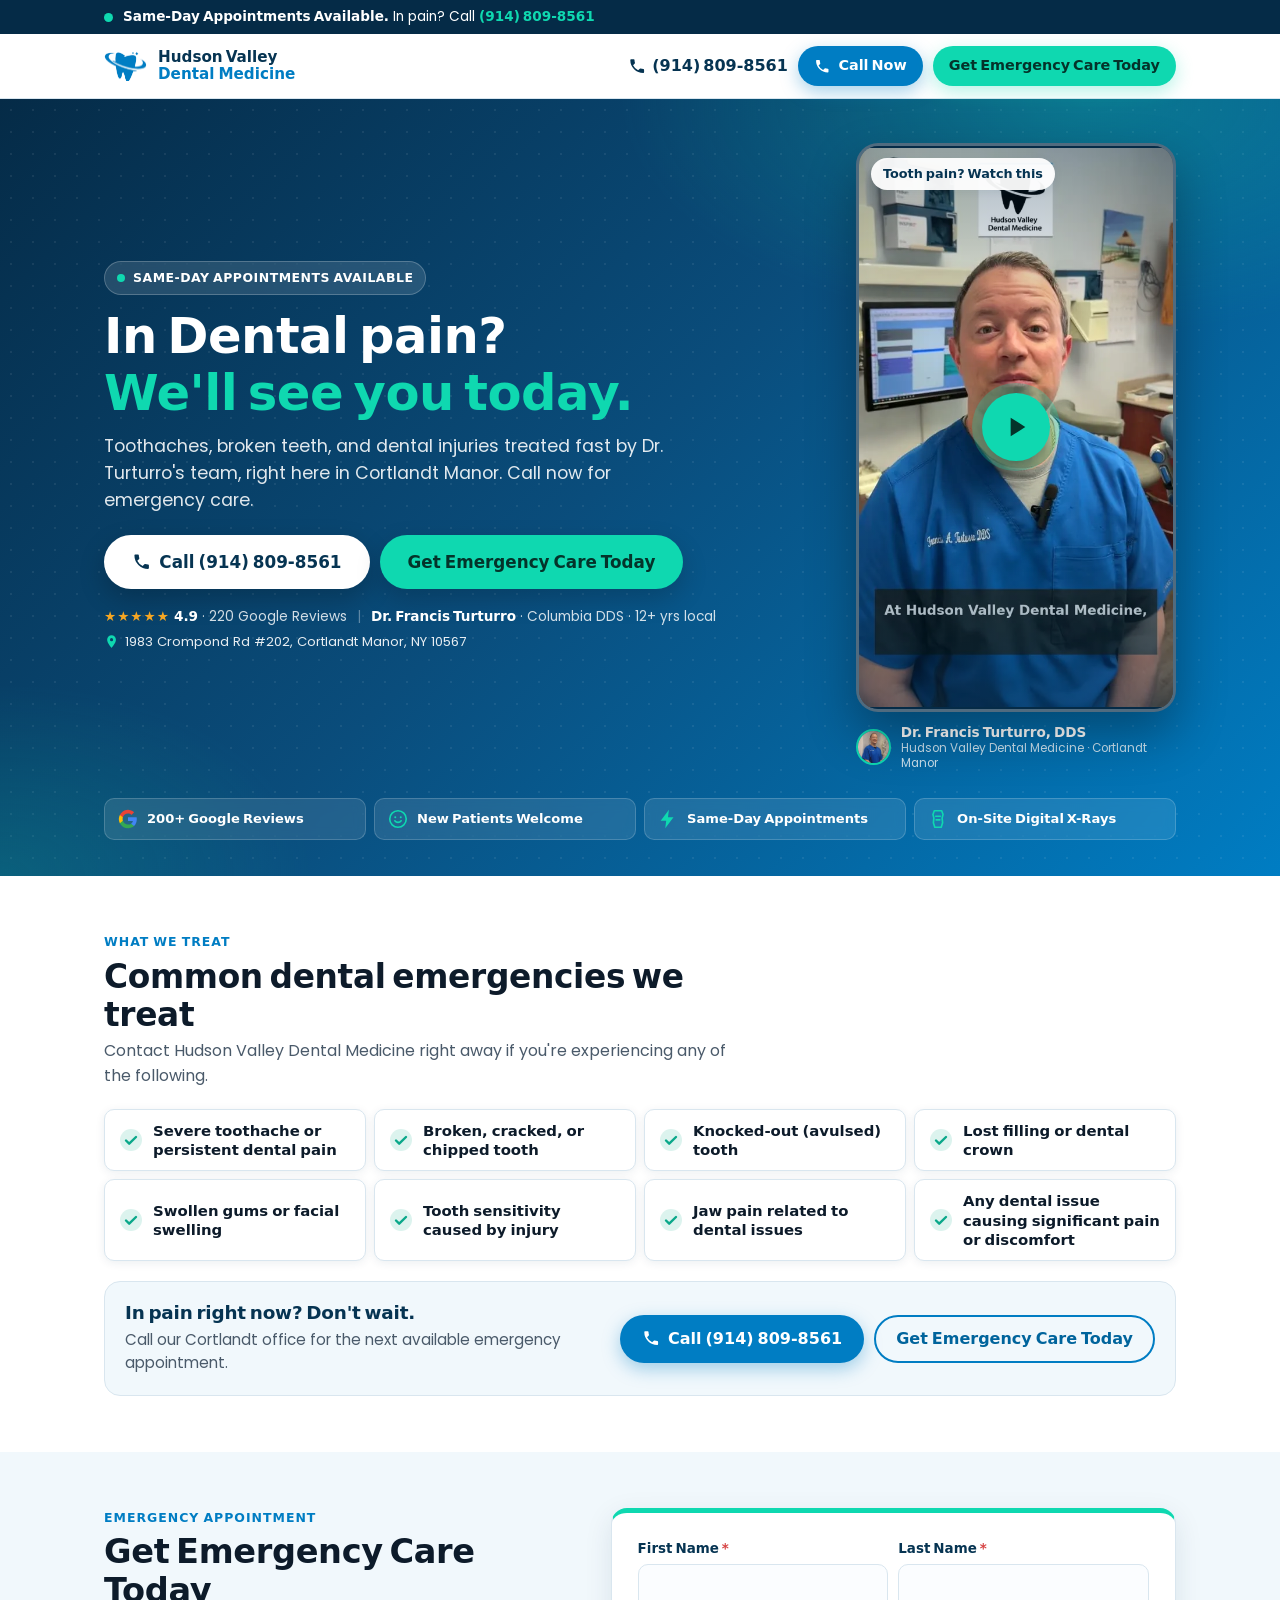
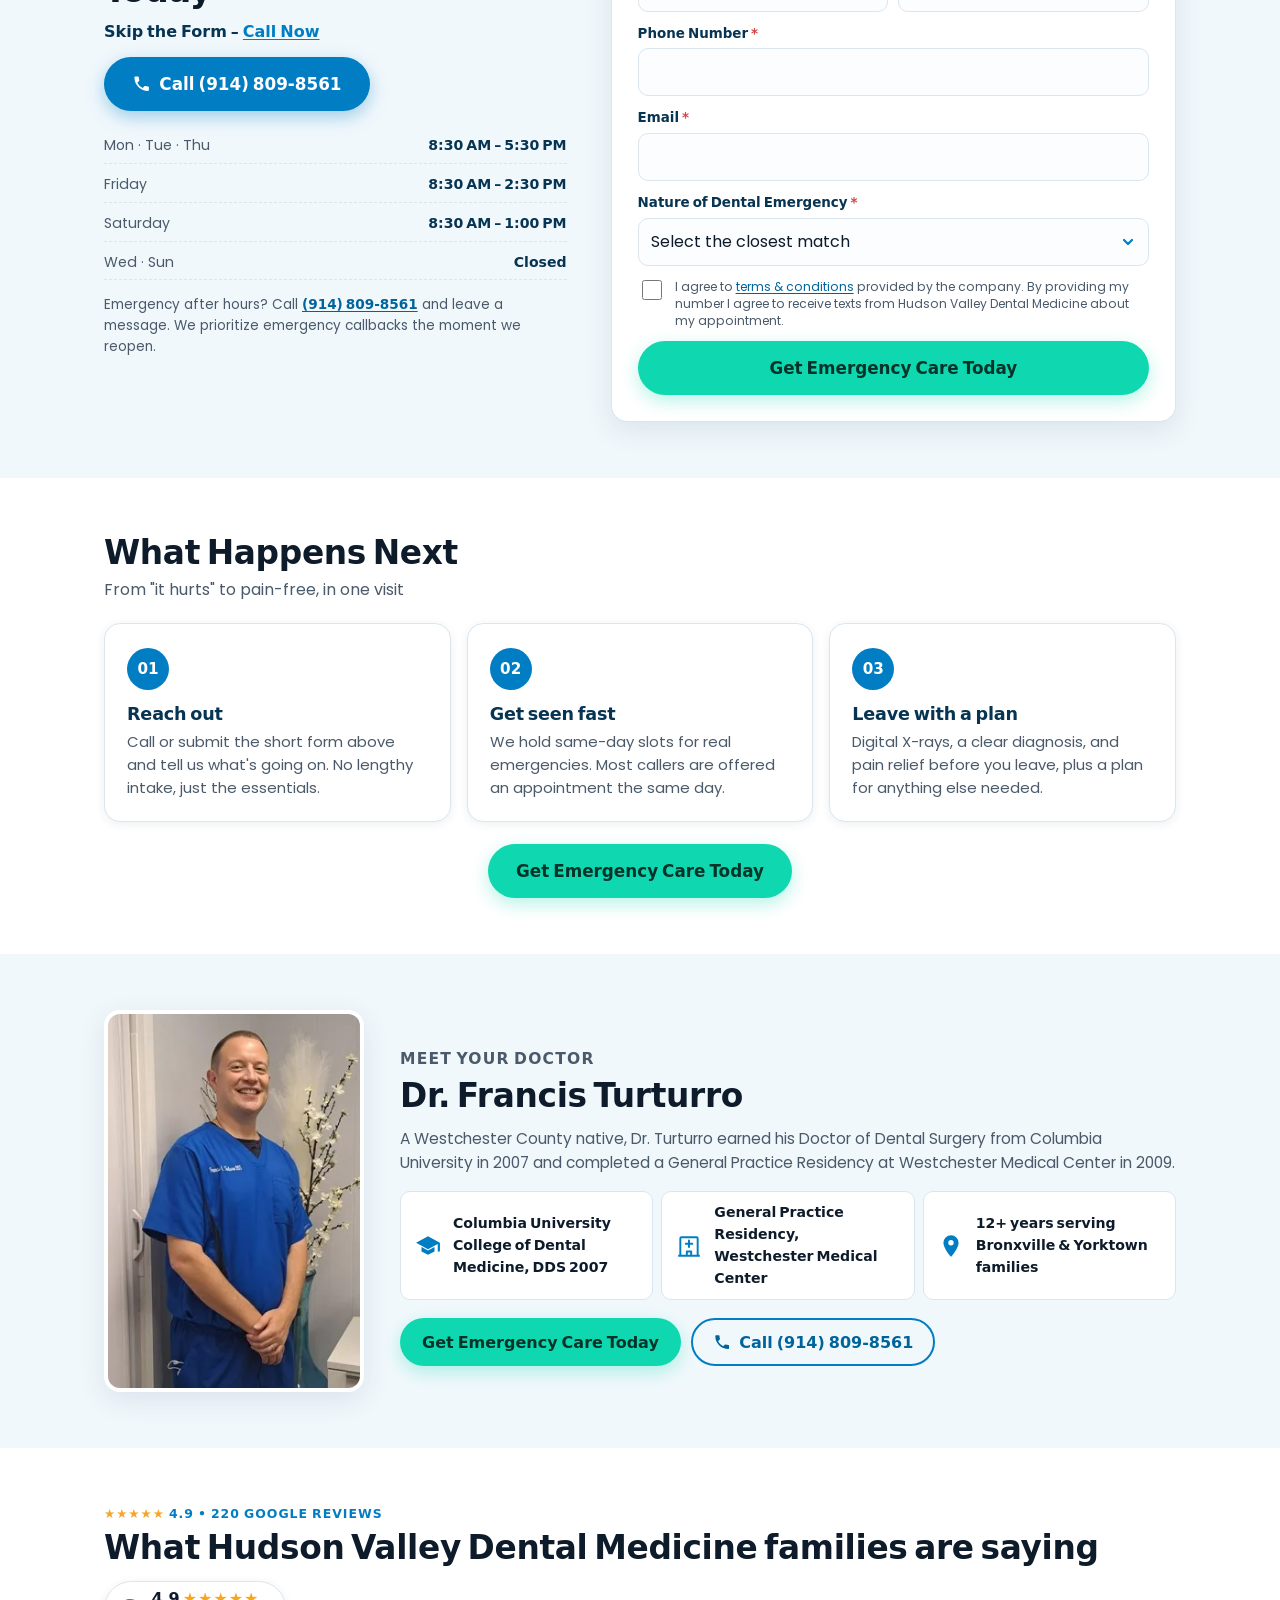
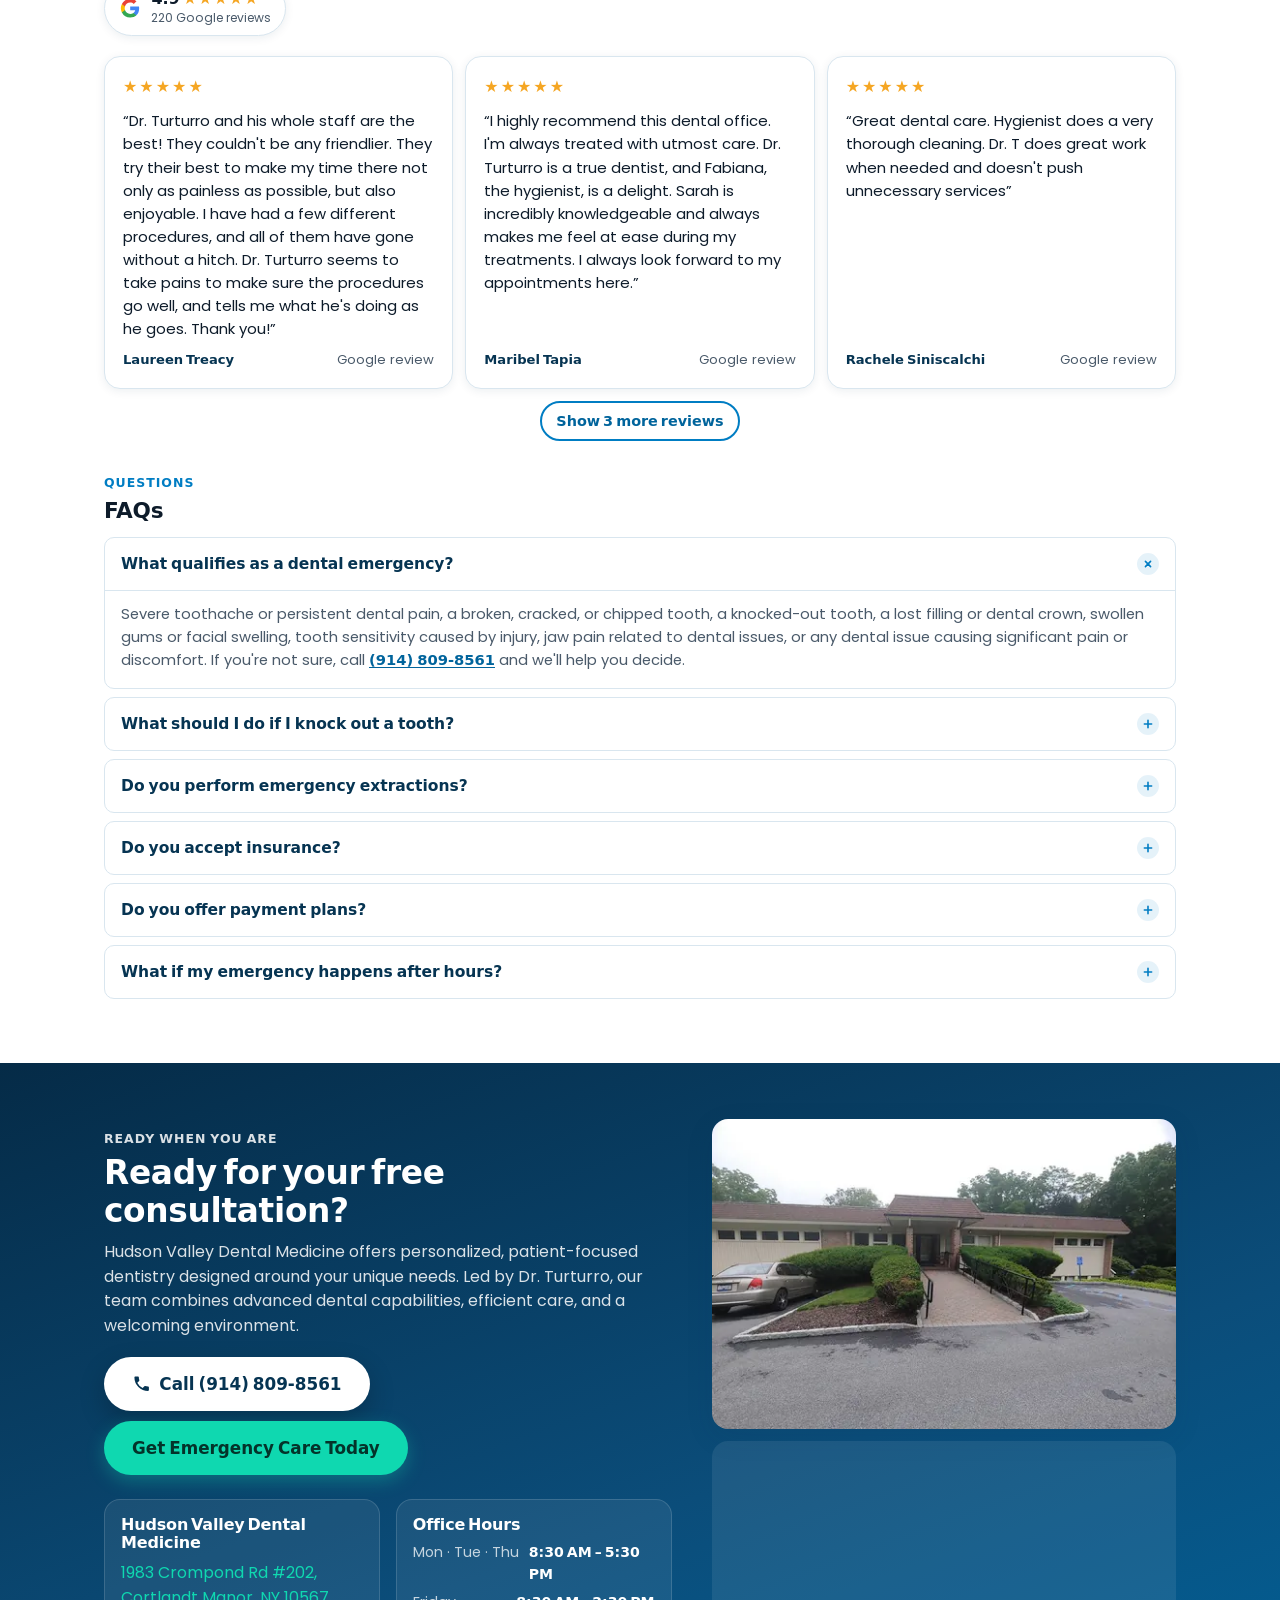
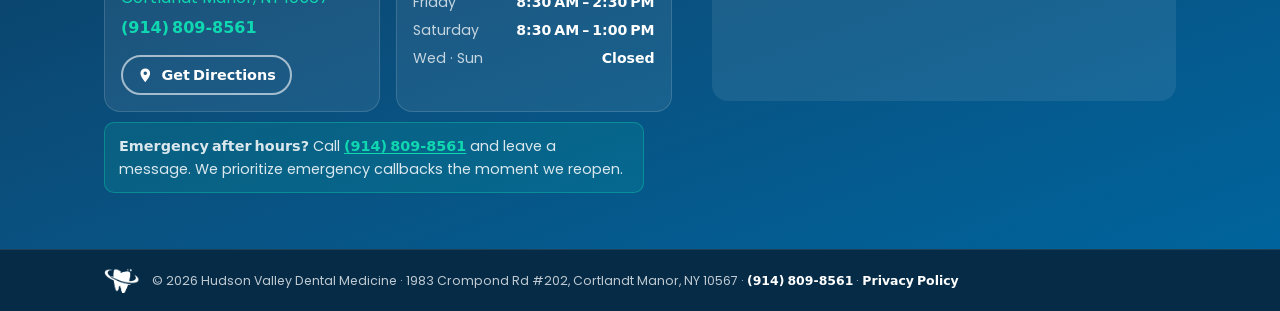
==== commit 08d2693d: "Move "Tooth pain? Watch this" video into the hero Vertical video card with the doctor poster frame a" ====
--- a/index.html
+++ b/index.html
@@ -14,9 +14,8 @@
   <!-- Self-hosted brand font (Poppins) – preload only the weights used above the fold -->
   <link rel="preload" href="assets/fonts/poppins-700.woff2" as="font" type="font/woff2" crossorigin>
   <link rel="preload" href="assets/fonts/poppins-400.woff2" as="font" type="font/woff2" crossorigin>
-  <link rel="preload" href="assets/img/team-hero-540.webp" as="image" type="image/webp" media="(max-width: 959px)">
-  <link rel="preload" href="assets/img/team-hero-1080.webp" as="image" type="image/webp" media="(min-width: 960px)">
-  <link rel="stylesheet" href="css/styles.css?v=4">
+  <link rel="preload" href="assets/img/video-poster-540.webp" as="image" type="image/webp">
+  <link rel="stylesheet" href="css/styles.css?v=5">
 
   <!-- ==========================================================================
        TRACKING (slot) – no tracking code existed in this repository.
@@ -120,19 +119,26 @@
           </p>
         </div>
 
-        <figure class="hero__media">
-          <picture>
-            <source type="image/webp" srcset="assets/img/team-hero-540.webp 540w, assets/img/team-hero-1080.webp 1080w" sizes="(min-width: 960px) 460px, 100vw">
-            <img src="assets/img/team-hero-540.jpg" srcset="assets/img/team-hero-540.jpg 540w, assets/img/team-hero-1080.jpg 1080w" sizes="(min-width: 960px) 460px, 100vw" width="1080" height="1350" alt="Dr. Francis Turturro, DDS, and a team member smiling in a treatment room at Hudson Valley Dental Medicine" fetchpriority="high" decoding="async">
-          </picture>
-          <figcaption>
+        <div class="hero__video" id="videoBox">
+          <button class="hero__video-play" type="button" id="videoPlay" aria-label="Play video: Tooth pain? Watch this">
+            <picture>
+              <source srcset="assets/img/video-poster-540.webp" type="image/webp">
+              <img src="assets/img/video-poster-540.jpg" width="540" height="960" alt="Dr. Francis Turturro, DDS, in a treatment room at Hudson Valley Dental Medicine" fetchpriority="high" decoding="async">
+            </picture>
+            <span class="hero__video-label">Tooth pain? Watch this</span>
+            <span class="hero__video-icon" aria-hidden="true"><svg viewBox="0 0 24 24"><path fill="currentColor" d="M8 5v14l11-7z"/></svg></span>
+          </button>
+          <video class="hero__video-el" id="videoEl" playsinline controls preload="none" poster="assets/img/video-poster-540.jpg" width="540" height="960" hidden>
+            <source src="assets/video/tooth-pain-540.mp4" type="video/mp4">
+          </video>
+          <p class="hero__video-caption">
             <picture>
               <source srcset="assets/img/dr-turturro-avatar-160.webp" type="image/webp">
-              <img src="assets/img/dr-turturro-avatar-160.jpg" width="44" height="44" alt="" loading="lazy" decoding="async">
+              <img src="assets/img/dr-turturro-avatar-160.jpg" width="36" height="36" alt="" loading="lazy" decoding="async">
             </picture>
             <span><strong>Dr. Francis Turturro, DDS</strong>Hudson Valley Dental Medicine · Cortlandt Manor</span>
-          </figcaption>
-        </figure>
+          </p>
+        </div>
       </div>
 
       <ul class="container badges" aria-label="Why patients choose us">
@@ -294,23 +300,6 @@
           </div>
         </div>
 
-        <!-- Approved video ("Tooth pain? Watch this") – loads only when played -->
-        <div class="video-strip" id="videoStrip">
-          <button class="video-strip__play" type="button" id="videoPlay" aria-label="Play video: Tooth pain? Watch this">
-            <picture>
-              <source srcset="assets/img/video-poster-540.webp" type="image/webp">
-              <img src="assets/img/video-poster-540.jpg" width="540" height="960" alt="" loading="lazy" decoding="async">
-            </picture>
-            <span class="video-strip__icon" aria-hidden="true"><svg viewBox="0 0 24 24"><path fill="currentColor" d="M8 5v14l11-7z"/></svg></span>
-          </button>
-          <div class="video-strip__text">
-            <h3>Tooth pain? Watch this</h3>
-            <p>A quick word from Dr. Turturro.</p>
-          </div>
-          <video class="video-strip__video" id="videoEl" playsinline controls preload="none" poster="assets/img/video-poster-540.jpg" width="540" height="960" hidden>
-            <source src="assets/video/tooth-pain-540.mp4" type="video/mp4">
-          </video>
-        </div>
       </div>
     </section>
 
@@ -468,6 +457,6 @@
     <symbol id="i-google" viewBox="0 0 24 24"><path fill="#4285F4" d="M21.6 12.2c0-.7-.1-1.4-.2-2H12v3.9h5.4a4.6 4.6 0 0 1-2 3v2.5h3.2c1.9-1.7 3-4.3 3-7.4z"/><path fill="#34A853" d="M12 22c2.7 0 5-.9 6.6-2.4l-3.2-2.5c-.9.6-2 1-3.4 1-2.6 0-4.8-1.8-5.6-4.1H3.1v2.6A10 10 0 0 0 12 22z"/><path fill="#FBBC05" d="M6.4 14a6 6 0 0 1 0-3.9V7.5H3.1a10 10 0 0 0 0 9z"/><path fill="#EA4335" d="M12 6c1.5 0 2.8.5 3.8 1.5l2.9-2.9A10 10 0 0 0 3.1 7.5l3.3 2.6C7.2 7.8 9.4 6 12 6z"/></symbol>
   </svg>
 
-  <script src="js/main.js?v=4" defer></script>
+  <script src="js/main.js?v=5" defer></script>
 </body>
 </html>
--- a/css/styles.css
+++ b/css/styles.css
@@ -116,11 +116,21 @@
 .hero__address a { color: rgba(255,255,255,.9); text-decoration: none; }
 .hero__address a:hover { text-decoration: underline; }
 
-.hero__media { margin: 0; position: relative; border-radius: var(--radius); overflow: hidden; box-shadow: 0 22px 50px rgba(0,0,0,.32); border: 3px solid rgba(255,255,255,.3); aspect-ratio: 4 / 3; }
-.hero__media img { width: 100%; height: 100%; object-fit: cover; object-position: 50% 28%; }
-.hero__media figcaption { position: absolute; left: 12px; right: 12px; bottom: 12px; display: flex; align-items: center; gap: 10px; padding: 8px 12px 8px 8px; border-radius: 12px; background: rgba(5,43,71,.82); backdrop-filter: blur(8px); border: 1px solid rgba(255,255,255,.18); font-size: .74rem; line-height: 1.25; color: rgba(255,255,255,.8); }
-.hero__media figcaption img { width: 40px; height: 40px; border-radius: 50%; object-fit: cover; border: 2px solid var(--teal); flex: none; }
-.hero__media figcaption strong { display: block; color: #fff; font-size: .85rem; }
+.hero__video { position: relative; width: 100%; max-width: 300px; margin: 0 auto; }
+.hero__video-play { display: block; position: relative; width: 100%; padding: 0; border: 3px solid rgba(255,255,255,.3); border-radius: 22px; overflow: hidden; background: var(--navy); cursor: pointer; box-shadow: 0 22px 50px rgba(0,0,0,.32); aspect-ratio: 9 / 16; }
+.hero__video-play img { width: 100%; height: 100%; object-fit: cover; transition: transform .3s ease; }
+.hero__video-play:hover img { transform: scale(1.03); }
+.hero__video-play::after { content: ""; position: absolute; inset: 0; background: linear-gradient(180deg, rgba(5,43,71,.35) 0%, transparent 35%, transparent 60%, rgba(5,43,71,.55) 100%); pointer-events: none; }
+.hero__video-label { position: absolute; left: 12px; top: 12px; z-index: 1; padding: 6px 12px; border-radius: 999px; background: rgba(255,255,255,.94); color: var(--blue-900); font-size: .8rem; font-weight: 700; box-shadow: var(--shadow-sm); }
+.hero__video-icon { position: absolute; inset: 0; z-index: 1; display: grid; place-items: center; }
+.hero__video-icon svg { width: 68px; height: 68px; padding: 18px; border-radius: 50%; background: var(--teal); color: var(--teal-ink); box-shadow: 0 0 0 10px rgba(15,216,176,.28), 0 10px 30px rgba(0,0,0,.35); transition: transform .2s ease; }
+.hero__video-play:hover .hero__video-icon svg { transform: scale(1.06); }
+.hero__video-el { width: 100%; height: auto; aspect-ratio: 9 / 16; border-radius: 22px; border: 3px solid rgba(255,255,255,.3); background: #000; box-shadow: 0 22px 50px rgba(0,0,0,.32); }
+.hero__video-el[hidden] { display: none; }
+.hero__video.is-playing .hero__video-play { display: none; }
+.hero__video-caption { display: flex; align-items: center; gap: 10px; margin-top: 12px; font-size: .74rem; line-height: 1.25; color: rgba(255,255,255,.78); }
+.hero__video-caption img { width: 36px; height: 36px; border-radius: 50%; object-fit: cover; border: 2px solid var(--teal); flex: none; }
+.hero__video-caption strong { display: block; color: #fff; font-size: .85rem; }
 
 .badges { display: grid; grid-template-columns: 1fr 1fr; gap: 8px; margin-top: 18px; }
 .badges li { display: flex; align-items: center; gap: 8px; padding: 9px 12px; border-radius: var(--radius-sm); background: rgba(255,255,255,.10); border: 1px solid rgba(255,255,255,.18); font-size: .82rem; font-weight: 600; color: #fff; backdrop-filter: blur(6px); }
@@ -191,18 +201,6 @@
 .creds li { display: flex; align-items: center; gap: 12px; padding: 10px 14px; background: #fff; border: 1px solid var(--line); border-radius: var(--radius-sm); font-size: .88rem; font-weight: 600; color: var(--ink); }
 .creds .icon { width: 26px; height: 26px; color: var(--blue); }
 .doctor__cta { display: flex; flex-wrap: wrap; gap: 10px; margin-top: 18px; }
-
-.video-strip { display: grid; grid-template-columns: 84px 1fr; align-items: center; gap: 14px; padding: 12px; background: #fff; border: 1px solid var(--line); border-radius: var(--radius); box-shadow: var(--shadow-sm); }
-.video-strip__play { position: relative; padding: 0; border: 0; border-radius: 10px; overflow: hidden; background: var(--navy); cursor: pointer; aspect-ratio: 9 / 16; }
-.video-strip__play img { width: 100%; height: 100%; object-fit: cover; opacity: .9; }
-.video-strip__icon { position: absolute; inset: 0; display: grid; place-items: center; }
-.video-strip__icon svg { width: 34px; height: 34px; padding: 7px; border-radius: 50%; background: var(--teal); color: var(--teal-ink); box-shadow: 0 4px 14px rgba(0,0,0,.3); }
-.video-strip__text h3 { font-size: 1.05rem; color: var(--blue-900); }
-.video-strip__text p { margin-top: 2px; font-size: .86rem; color: var(--muted); }
-.video-strip__video { grid-column: 1 / -1; width: 100%; max-width: 270px; height: auto; margin: 4px auto 0; border-radius: 12px; background: #000; aspect-ratio: 9 / 16; }
-.video-strip__video[hidden] { display: none; }
-.video-strip.is-playing .video-strip__play { display: none; }
-.video-strip.is-playing { grid-template-columns: 1fr; }
 
 /* Reviews */
 .google-badge { display: inline-flex; align-items: center; gap: 10px; padding: 8px 14px; background: #fff; border: 1px solid var(--line); border-radius: 999px; text-decoration: none; color: var(--ink); box-shadow: var(--shadow-sm); line-height: 1.15; }
@@ -273,7 +271,7 @@
   .header__phone { display: inline-flex; }
   .hero__cta { flex-direction: row; flex-wrap: wrap; }
   .hero__sep { display: inline; }
-  .hero__media { aspect-ratio: 16 / 9; }
+  .hero__video { max-width: 320px; }
   .badges { grid-template-columns: repeat(4, 1fr); }
   .treat-grid { grid-template-columns: repeat(2, 1fr); }
   .urgency-card { grid-template-columns: 1fr auto; align-items: center; }
@@ -288,9 +286,9 @@
   :root { --gutter: 24px; }
   .section { padding: 56px 0; }
   .hero { padding: 44px 0 36px; }
-  .hero__grid { grid-template-columns: 1.1fr .9fr; gap: 44px; align-items: center; }
+  .hero__grid { grid-template-columns: 1fr 320px; gap: 56px; align-items: center; }
   .hero__lead { font-size: 1.1rem; }
-  .hero__media { aspect-ratio: 4 / 3.4; }
+  .hero__video { max-width: 320px; margin: 0; }
   .badges { margin-top: 28px; }
   .treat-grid { grid-template-columns: repeat(4, 1fr); }
   .form-section__grid { grid-template-columns: .9fr 1.1fr; gap: 44px; align-items: start; }
@@ -298,10 +296,9 @@
   .steps { grid-template-columns: repeat(3, 1fr); gap: 16px; }
   .step { padding: 24px 22px 22px; }
   .step__num { position: static; margin-bottom: 14px; width: 42px; height: 42px; font-size: .95rem; }
-  .doctor { grid-template-columns: 260px 1fr; gap: 36px; align-items: start; }
-  .doctor__photo { width: 100%; justify-self: stretch; grid-row: span 2; }
+  .doctor { grid-template-columns: 260px 1fr; gap: 36px; align-items: center; }
+  .doctor__photo { width: 100%; justify-self: stretch; }
   .creds { grid-template-columns: repeat(3, 1fr); }
-  .video-strip { grid-column: 2; }
   .final { grid-template-columns: 1.1fr .9fr; gap: 40px; align-items: start; }
   .map { height: 260px; }
   .footer { padding-bottom: 18px; }
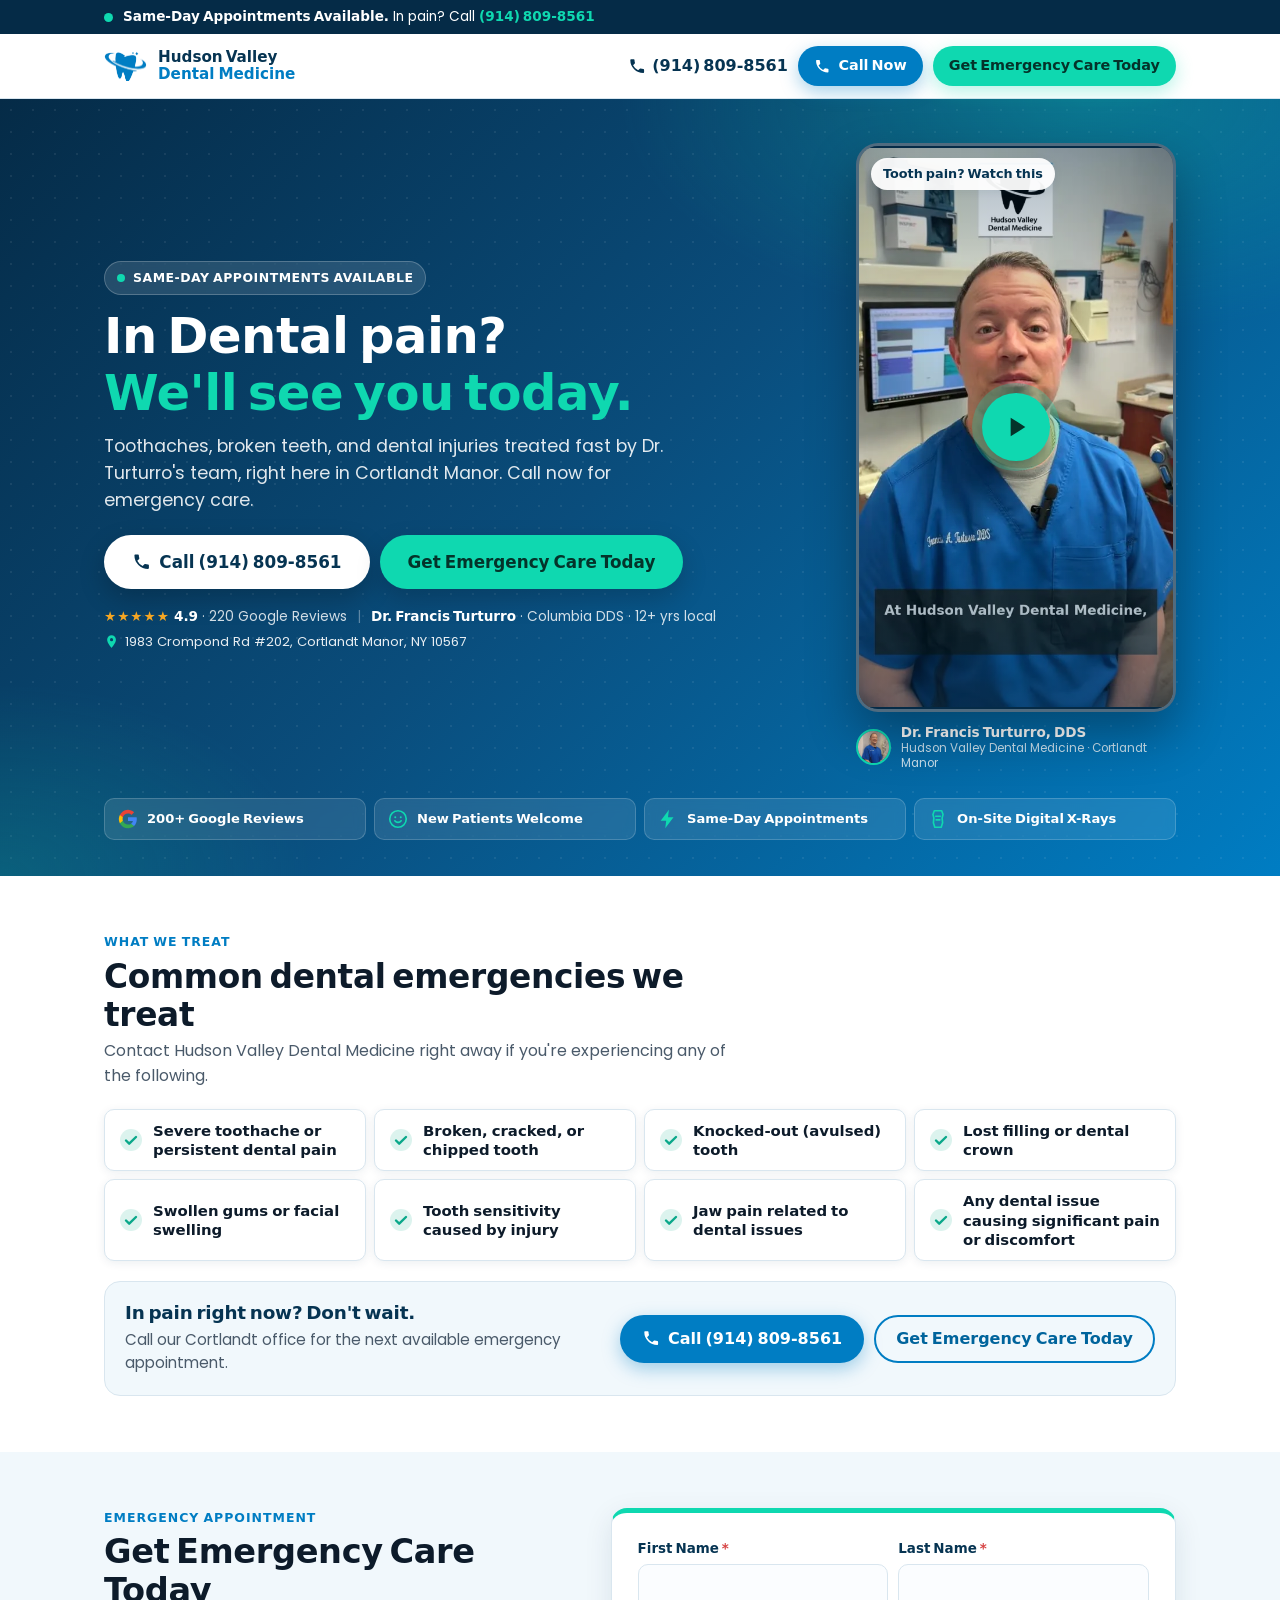
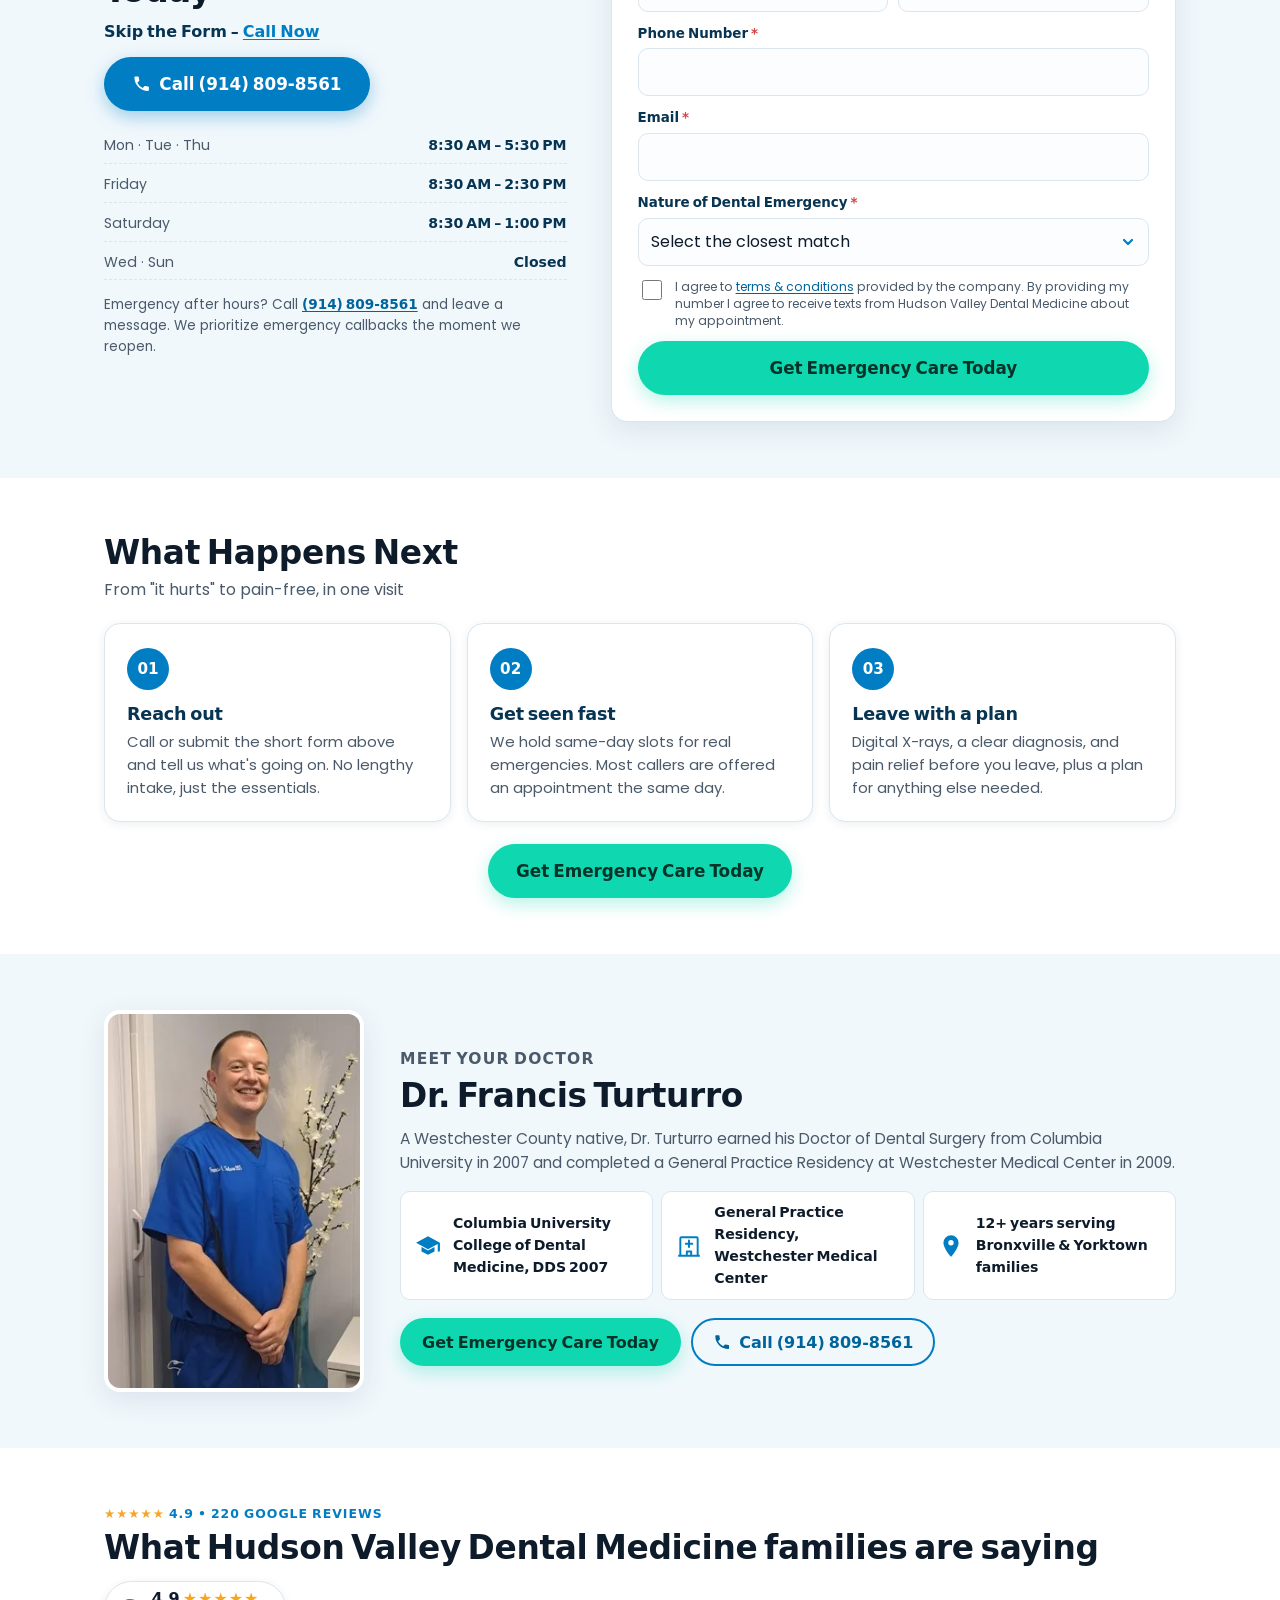
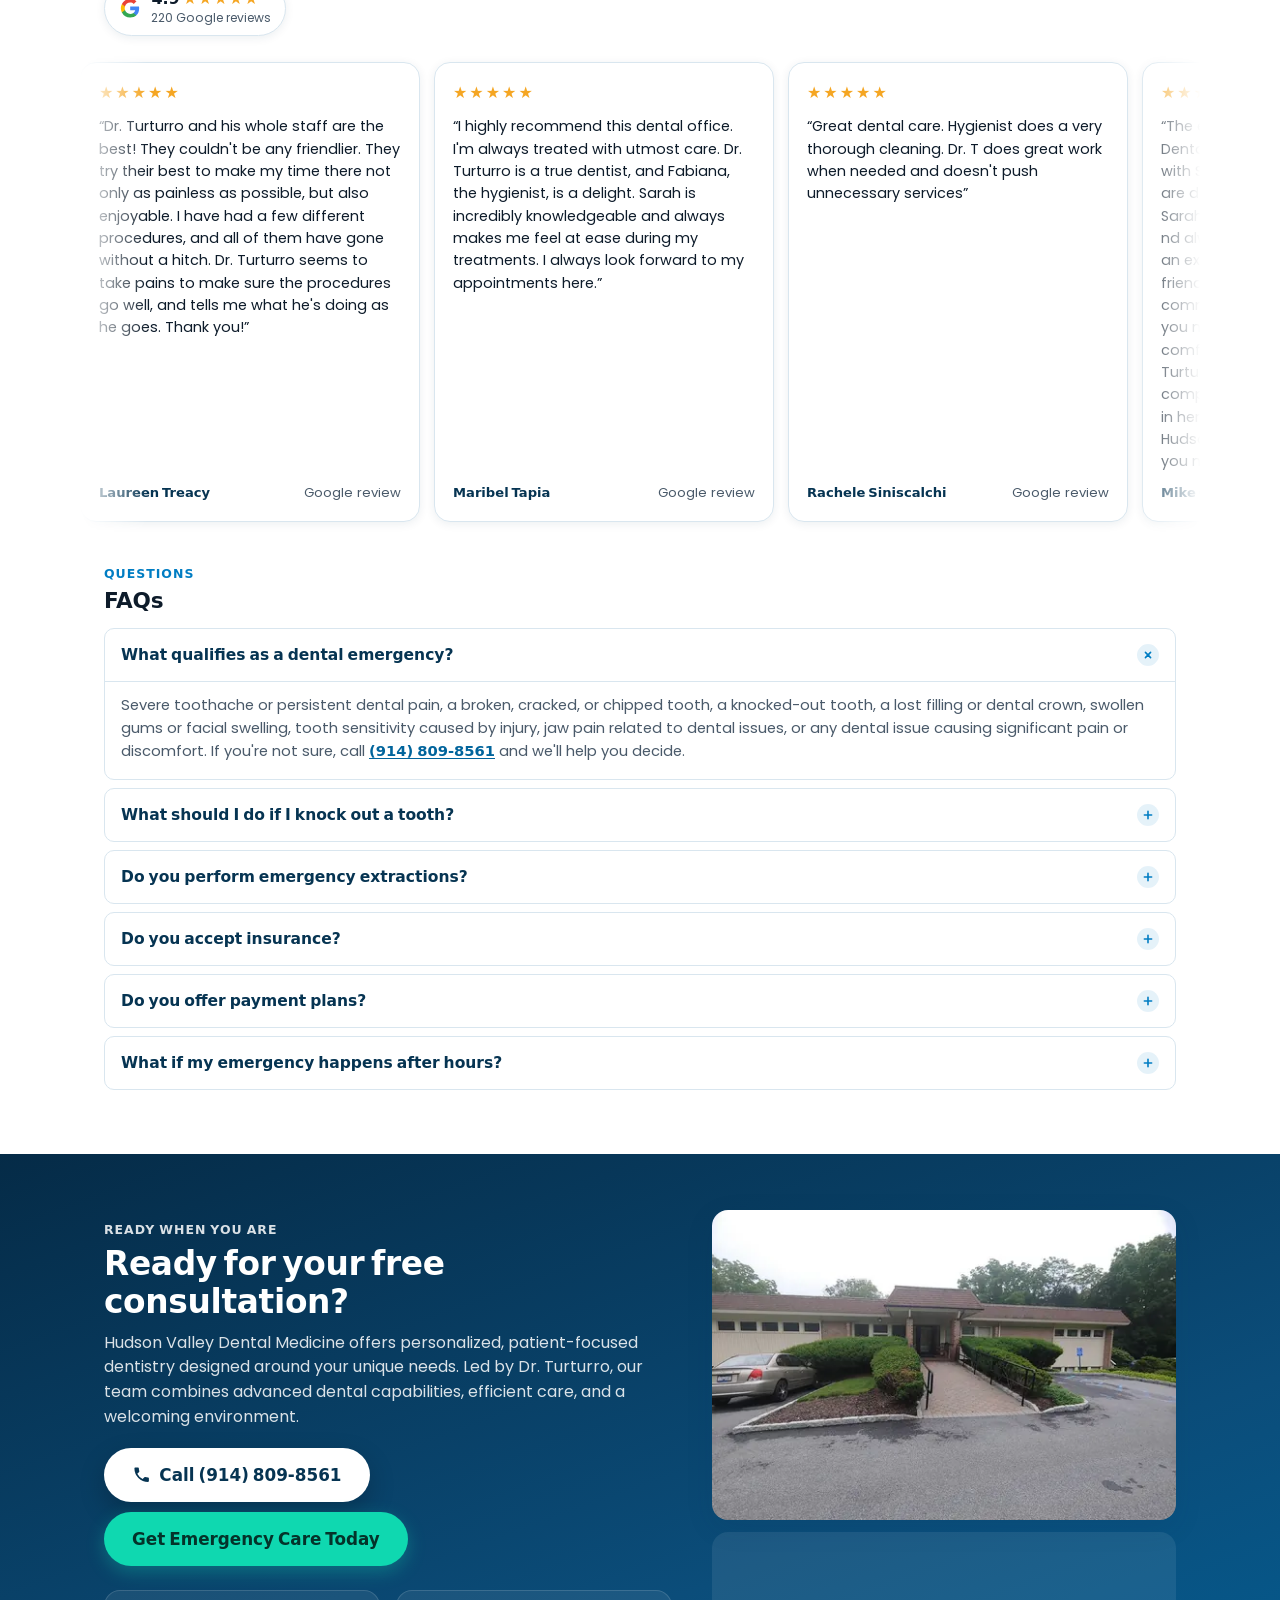
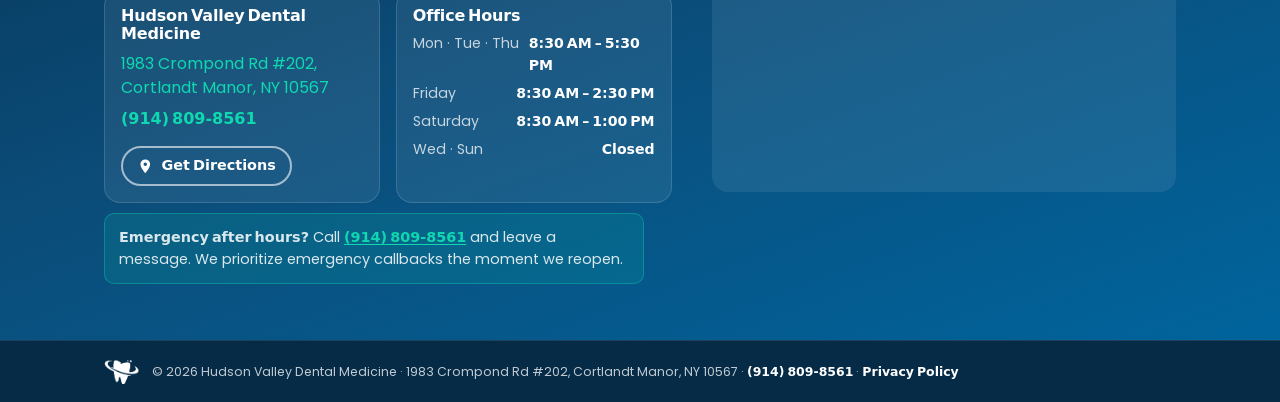
==== commit 22b354f1: "Show Google reviews as a slow continuous ticker Six review cards scroll horizontally at about 30px/s" ====
--- a/index.html
+++ b/index.html
@@ -15,7 +15,7 @@
   <link rel="preload" href="assets/fonts/poppins-700.woff2" as="font" type="font/woff2" crossorigin>
   <link rel="preload" href="assets/fonts/poppins-400.woff2" as="font" type="font/woff2" crossorigin>
   <link rel="preload" href="assets/img/video-poster-540.webp" as="image" type="image/webp">
-  <link rel="stylesheet" href="css/styles.css?v=5">
+  <link rel="stylesheet" href="css/styles.css?v=6">
 
   <!-- ==========================================================================
        TRACKING (slot) – no tracking code existed in this repository.
@@ -317,8 +317,9 @@
           </a>
         </div>
 
-        <!-- Real Google reviews supplied by the client (verbatim). Three shown, three behind "Show more". -->
-        <ul class="reviews" id="reviews">
+        <!-- Real Google reviews supplied by the client (verbatim), shown as a slow continuous ticker. -->
+        <div class="ticker" id="reviewTicker" aria-label="Google reviews from patients">
+        <ul class="reviews ticker__track" id="reviews">
           <li class="review">
             <div class="review__stars" aria-label="5 out of 5 stars">★★★★★</div>
             <p>“Dr. Turturro and his whole staff are the best! They couldn't be any friendlier. They try their best to make my time there not only as painless as possible, but also enjoyable. I have had a few different procedures, and all of them have gone without a hitch. Dr. Turturro seems to take pains to make sure the procedures go well, and tells me what he's doing as he goes. Thank you!”</p>
@@ -334,23 +335,23 @@
             <p>“Great dental care. Hygienist does a very thorough cleaning. Dr. T does great work when needed and doesn't push unnecessary services”</p>
             <footer><strong>Rachele Siniscalchi</strong><span>Google review</span></footer>
           </li>
-          <li class="review review--more" hidden>
+          <li class="review">
             <div class="review__stars" aria-label="5 out of 5 stars">★★★★★</div>
             <p>“The entire experience of Hudson Valley Dental Medicine is stellar. The front desk with Sarah is the first indication that you are dealing with real, caring people. Sarah is knowledgable and personable nd always accommodating. Fabiana is an excellent hygienist and also very friendly. Dr. Turturro is a quieting yet commanding presence. He knows what you need and completes his work in a comfortable manner. Adrianna, Dr. Turturro's dental assistant, is also a competent presence and very engaging in her pleasant demeanor. All in all Hudson Valley Dental Medicine has what you need, want in a dentist's office!”</p>
             <footer><strong>Mike Cartolano</strong><span>Google review</span></footer>
           </li>
-          <li class="review review--more" hidden>
+          <li class="review">
             <div class="review__stars" aria-label="5 out of 5 stars">★★★★★</div>
             <p>“Always a great visit to Hudson Valley Dental Fabianna a great hygienist with great suggestions. Dr Tuturro is a great Dentist calm and relaxing demeanor and transparent Assistant Adriana is helpful and pleasant. And Sarah is great receptionist. makes going to dentist less painful. Highly recommended”</p>
             <footer><strong>Jeff Silver</strong><span>Google review</span></footer>
           </li>
-          <li class="review review--more" hidden>
+          <li class="review">
             <div class="review__stars" aria-label="5 out of 5 stars">★★★★★</div>
             <p>“We had such a great experience with Dr Turturro and our hygienist Fabiana. They were both professional, gentle, and made me and my 2 girl's feel completely at ease. The entire staff was incredibly friendly and welcoming from start to finish. I wish I remembered the name of the woman who took our X-rays-she was so kind and sweet and really made the experience stress-free. Changing our provider and bringing our whole family here was absolutely the right decision. We couldn't be happier!”</p>
             <footer><strong>Anitha</strong><span>Google review</span></footer>
           </li>
         </ul>
-        <p class="reviews__more"><button class="btn btn--ghost btn--sm" type="button" id="moreReviews" aria-expanded="false" aria-controls="reviews">Show 3 more reviews</button></p>
+        </div>
 
         <div class="faq" aria-labelledby="faq-title">
           <p class="kicker">Questions</p>
@@ -457,6 +458,6 @@
     <symbol id="i-google" viewBox="0 0 24 24"><path fill="#4285F4" d="M21.6 12.2c0-.7-.1-1.4-.2-2H12v3.9h5.4a4.6 4.6 0 0 1-2 3v2.5h3.2c1.9-1.7 3-4.3 3-7.4z"/><path fill="#34A853" d="M12 22c2.7 0 5-.9 6.6-2.4l-3.2-2.5c-.9.6-2 1-3.4 1-2.6 0-4.8-1.8-5.6-4.1H3.1v2.6A10 10 0 0 0 12 22z"/><path fill="#FBBC05" d="M6.4 14a6 6 0 0 1 0-3.9V7.5H3.1a10 10 0 0 0 0 9z"/><path fill="#EA4335" d="M12 6c1.5 0 2.8.5 3.8 1.5l2.9-2.9A10 10 0 0 0 3.1 7.5l3.3 2.6C7.2 7.8 9.4 6 12 6z"/></symbol>
   </svg>
 
-  <script src="js/main.js?v=5" defer></script>
+  <script src="js/main.js?v=6" defer></script>
 </body>
 </html>
--- a/css/styles.css
+++ b/css/styles.css
@@ -206,14 +206,20 @@
 .google-badge { display: inline-flex; align-items: center; gap: 10px; padding: 8px 14px; background: #fff; border: 1px solid var(--line); border-radius: 999px; text-decoration: none; color: var(--ink); box-shadow: var(--shadow-sm); line-height: 1.15; }
 .google-badge strong { display: block; font-size: 1rem; }
 .google-badge small { color: var(--muted); font-size: .76rem; }
-.reviews { display: grid; gap: 12px; }
-.review { padding: 18px; background: #fff; border: 1px solid var(--line); border-radius: var(--radius); box-shadow: var(--shadow-sm); display: flex; flex-direction: column; gap: 10px; }
+/* Reviews ticker */
+.ticker { position: relative; overflow: hidden; margin: 0 calc(-1 * var(--gutter)); padding: 6px 0 10px; -webkit-mask-image: linear-gradient(90deg, transparent, #000 6%, #000 94%, transparent); mask-image: linear-gradient(90deg, transparent, #000 6%, #000 94%, transparent); }
+.ticker__track { display: flex; gap: 14px; width: max-content; padding: 0 var(--gutter); }
+.ticker.is-ready .ticker__track { animation: ticker var(--ticker-duration, 80s) linear infinite; }
+.ticker:hover .ticker__track, .ticker:focus-within .ticker__track { animation-play-state: paused; }
+@keyframes ticker { from { transform: translateX(0); } to { transform: translateX(-50%); } }
+.review { flex: 0 0 300px; padding: 18px; background: #fff; border: 1px solid var(--line); border-radius: var(--radius); box-shadow: var(--shadow-sm); display: flex; flex-direction: column; gap: 10px; }
 .review__stars { color: #f5a623; letter-spacing: 2px; font-size: 1rem; }
-.review p { font-size: .93rem; color: var(--ink); flex: 1; }
+.review p { font-size: .9rem; color: var(--ink); flex: 1; }
 .review footer { display: flex; justify-content: space-between; align-items: baseline; gap: 8px; font-size: .82rem; color: var(--muted); }
 .review footer strong { color: var(--blue-900); }
-.review[hidden] { display: none; }
-.reviews__more { margin-top: 12px; text-align: center; }
+/* No JS or reduced motion: a swipeable row instead of a moving one */
+.ticker:not(.is-ready) { overflow-x: auto; scroll-snap-type: x mandatory; -webkit-mask-image: none; mask-image: none; }
+.ticker:not(.is-ready) .review { scroll-snap-align: start; }
 
 /* FAQ accordion */
 .faq { margin-top: 32px; }
@@ -278,7 +284,7 @@
   .urgency-card__cta { flex-direction: row; }
   .final__cta { flex-direction: row; flex-wrap: wrap; }
   .final__details { grid-template-columns: 1fr 1fr; }
-  .reviews { grid-template-columns: repeat(3, 1fr); }
+  .review { flex-basis: 340px; }
 }
 
 /* ---------- Desktop ---------- */
@@ -309,4 +315,6 @@
 @media (prefers-reduced-motion: reduce) {
   *, *::before, *::after { animation: none !important; transition: none !important; }
   .btn:hover { transform: none; }
+  .ticker { overflow-x: auto; scroll-snap-type: x mandatory; -webkit-mask-image: none; mask-image: none; }
+  .ticker .review { scroll-snap-align: start; }
 }
